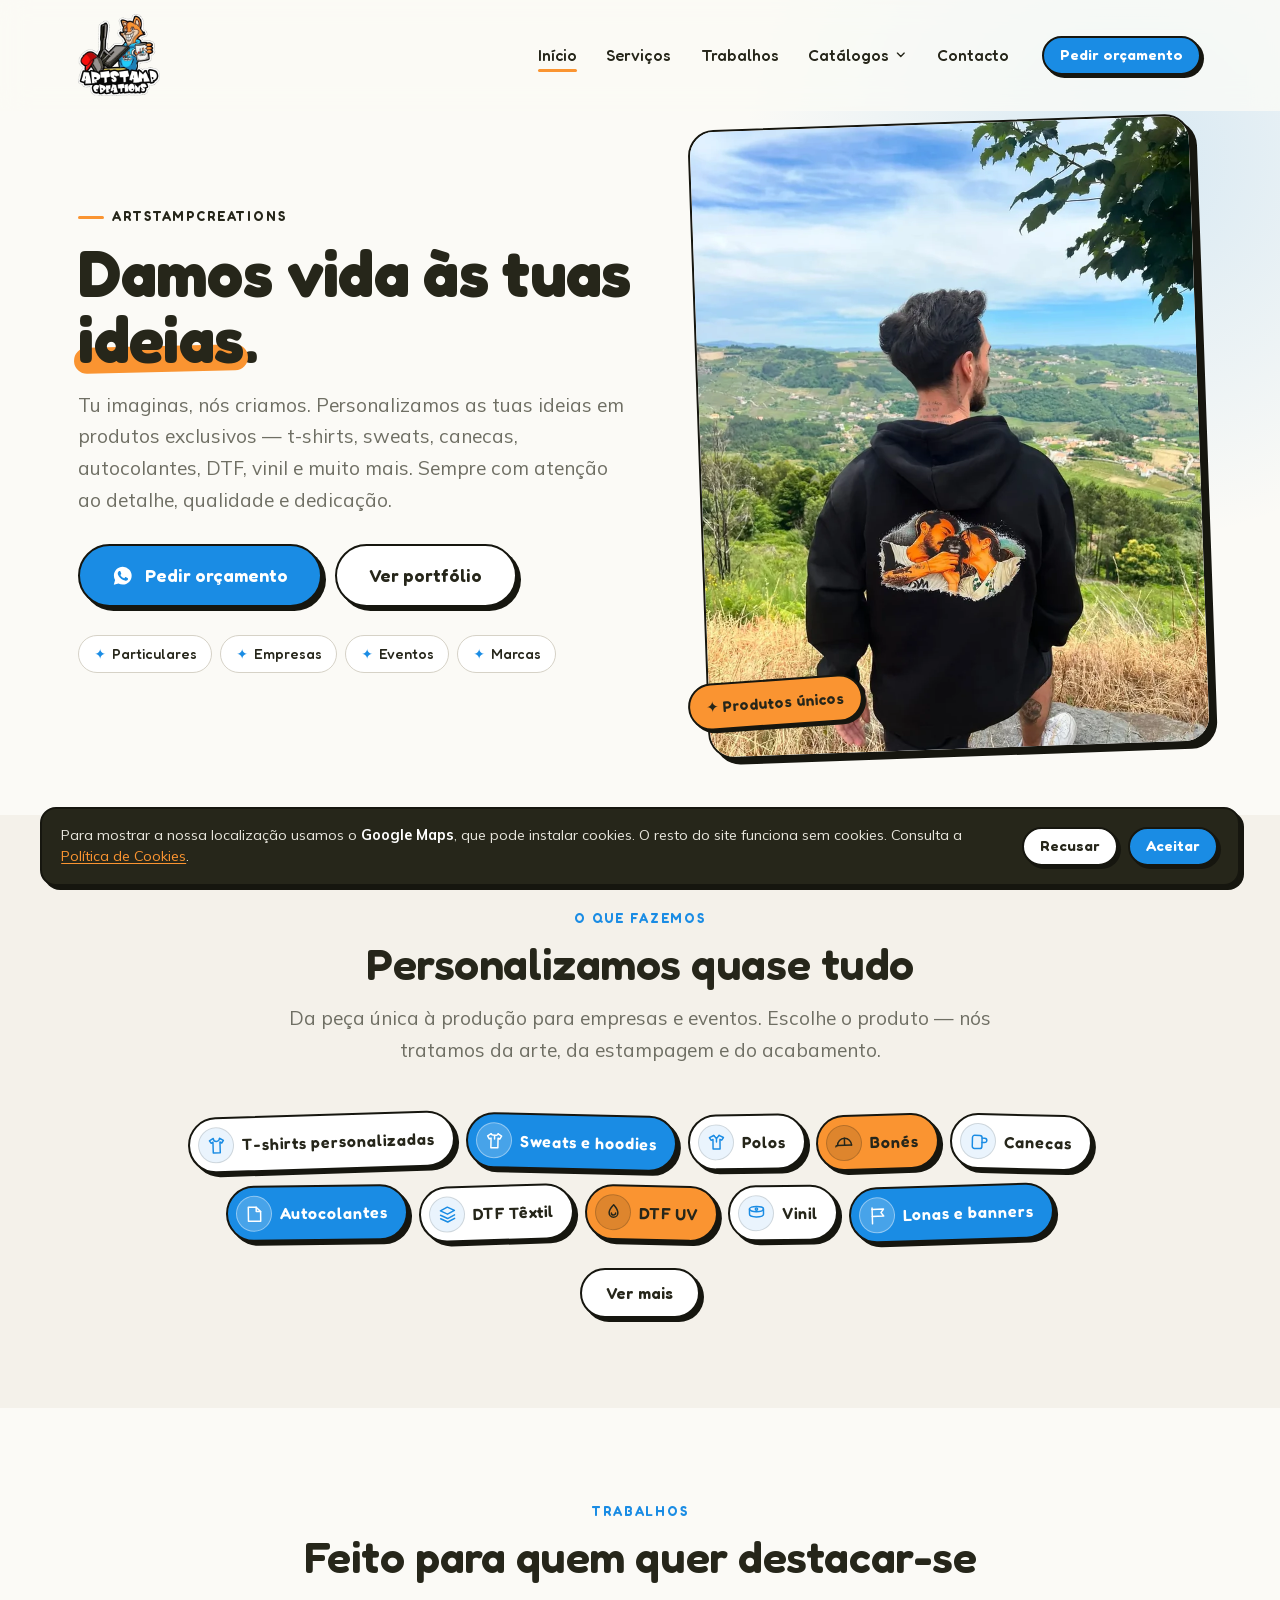
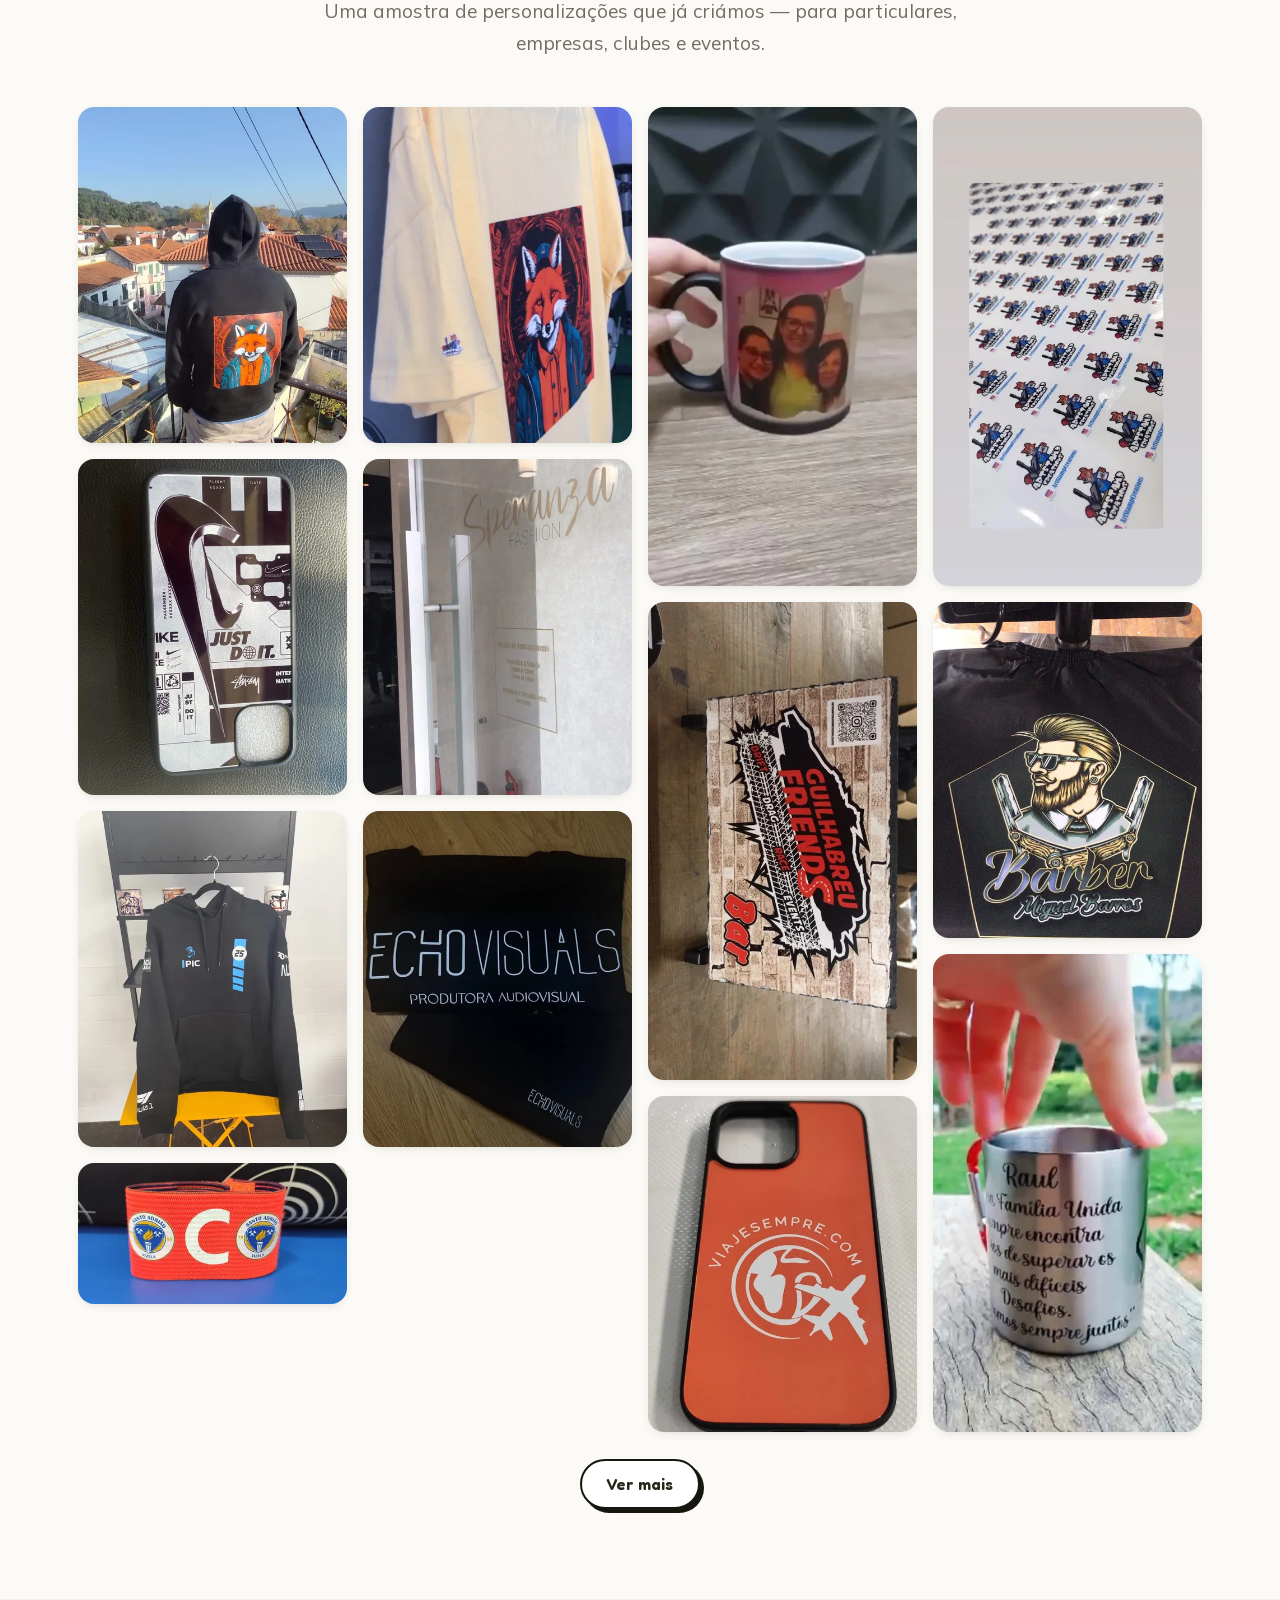
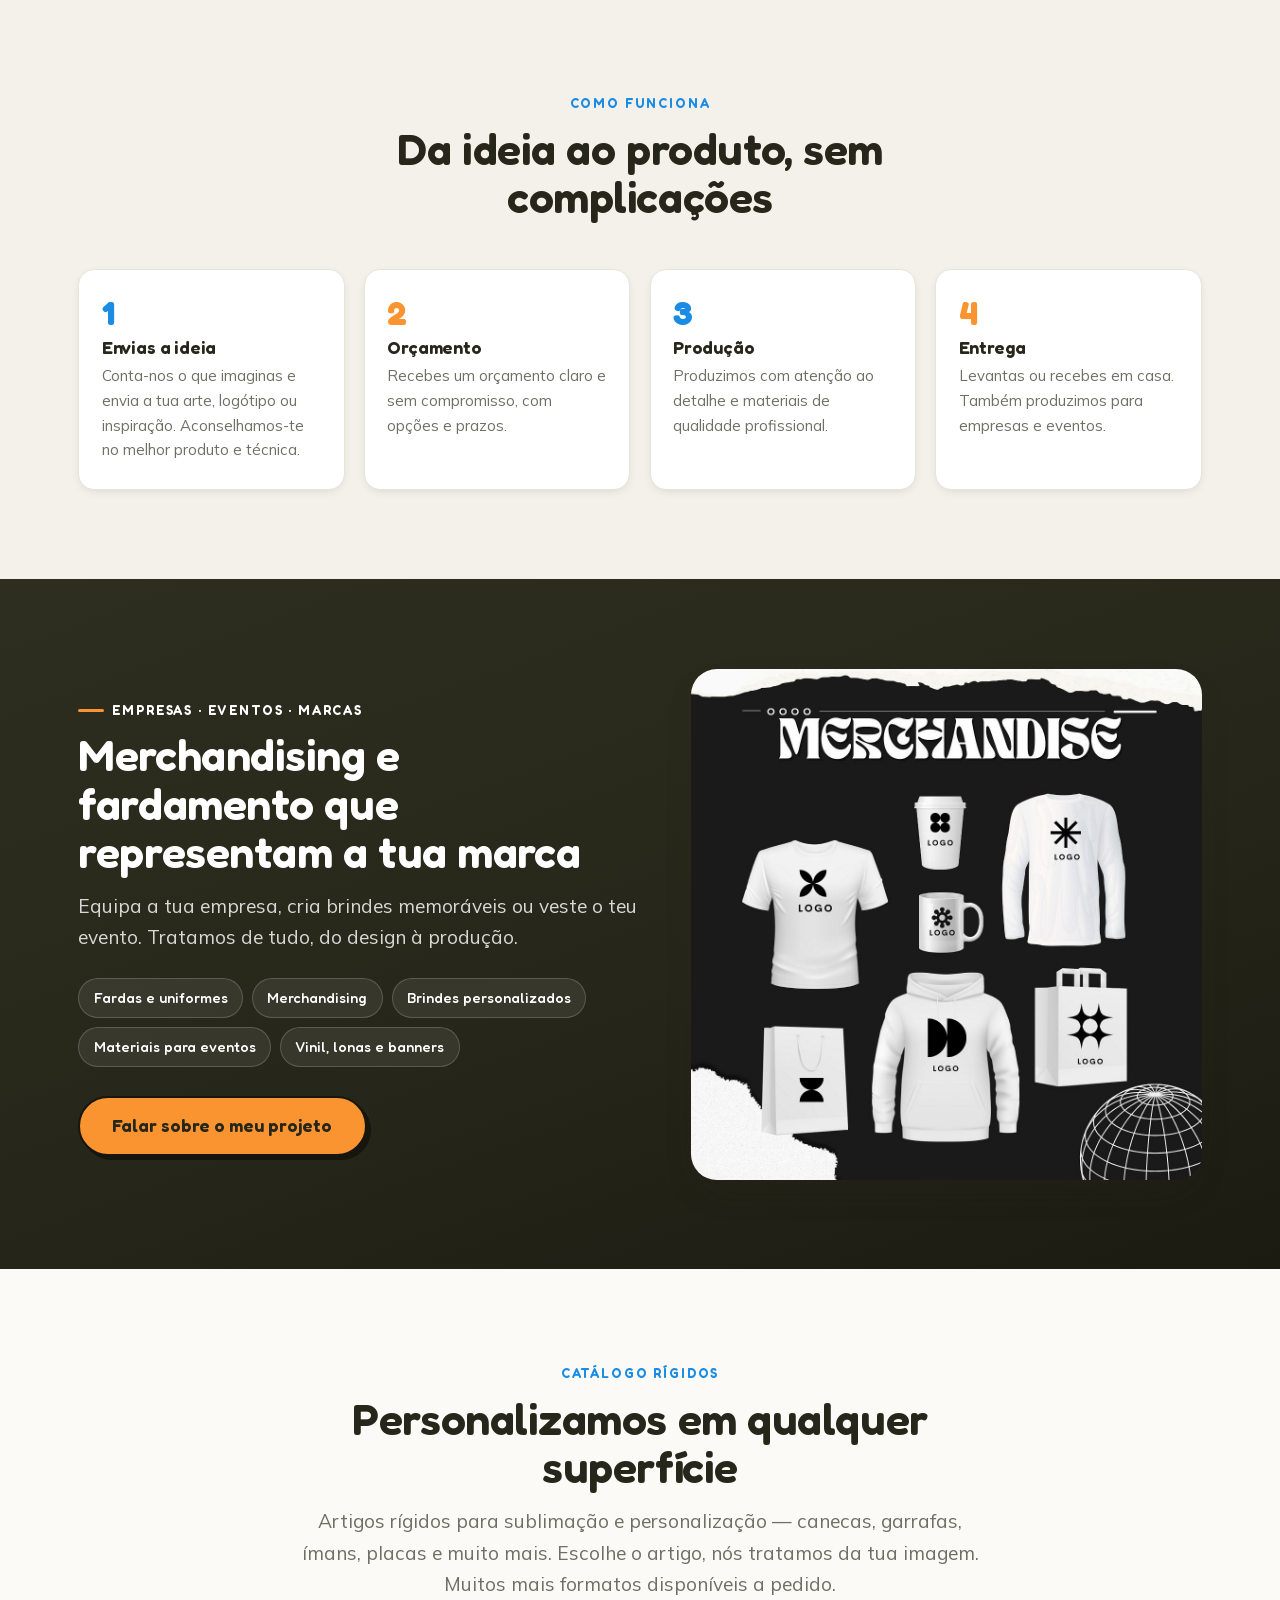
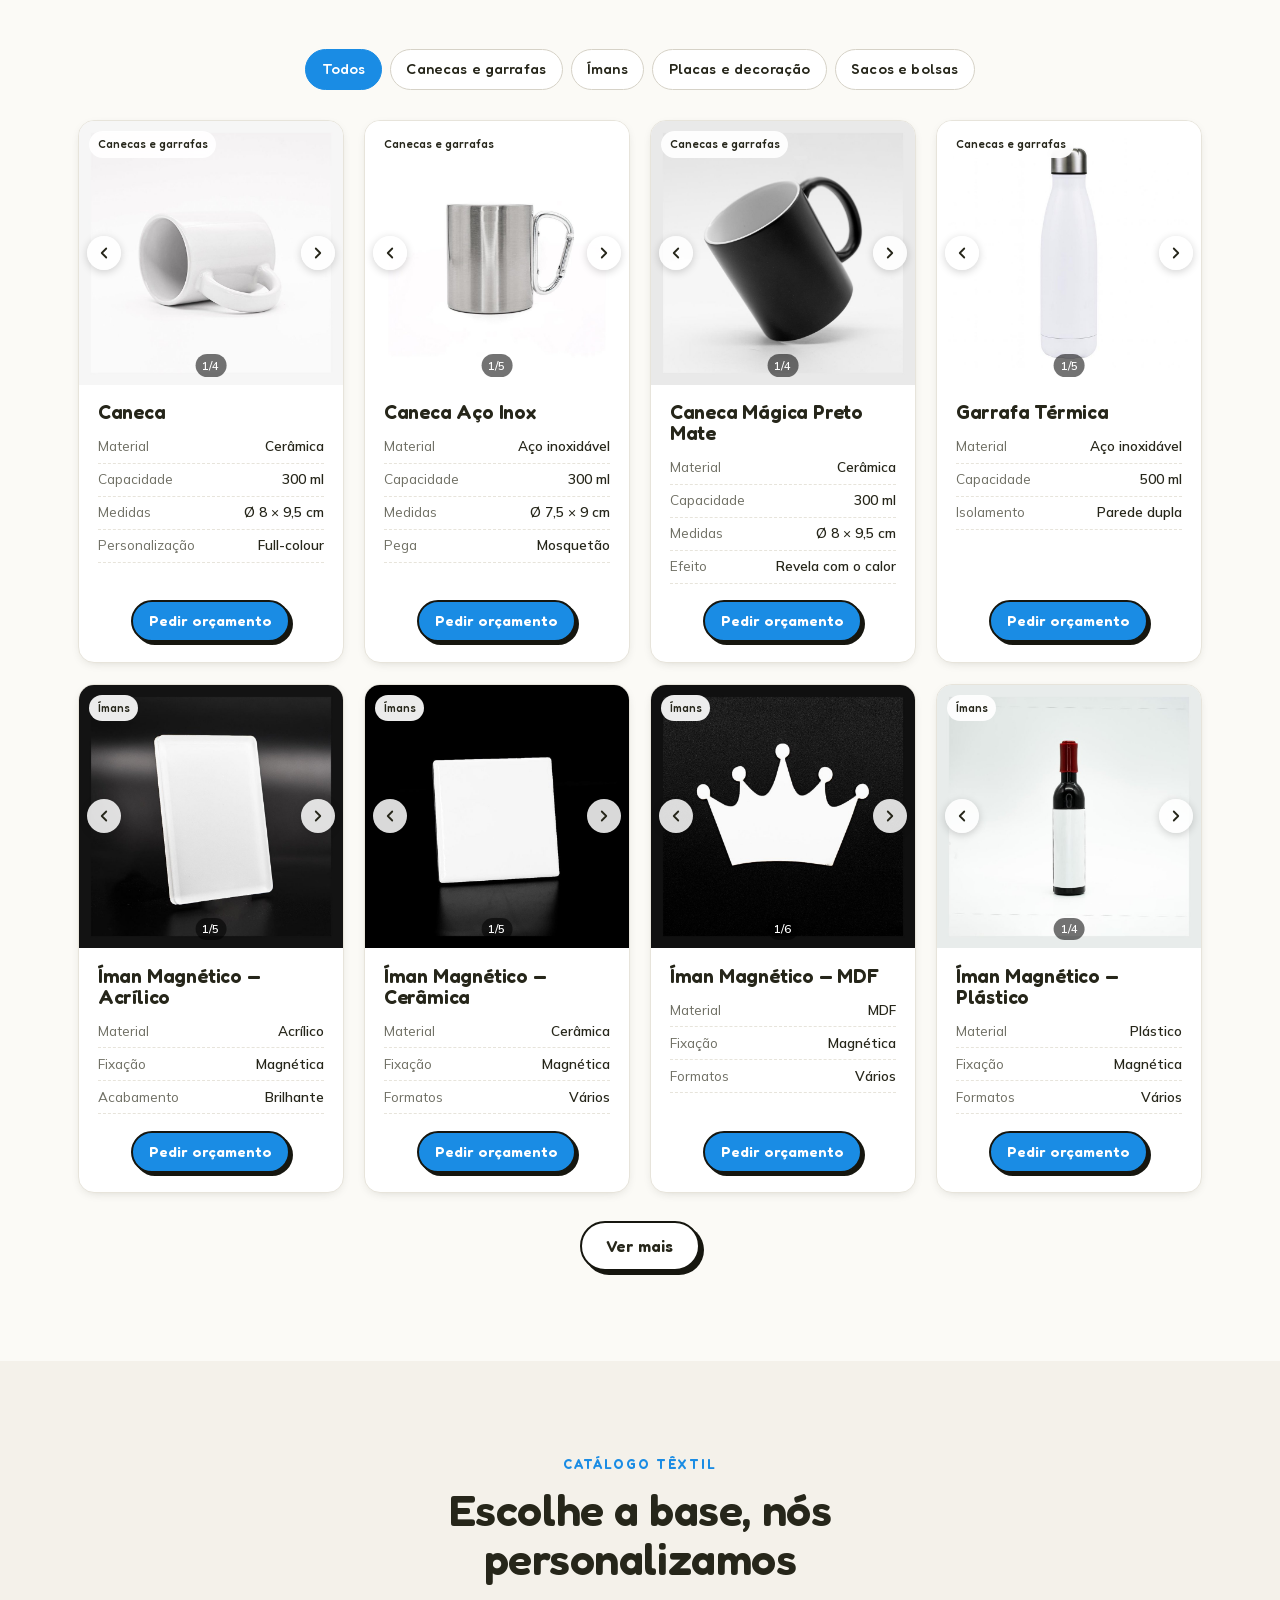
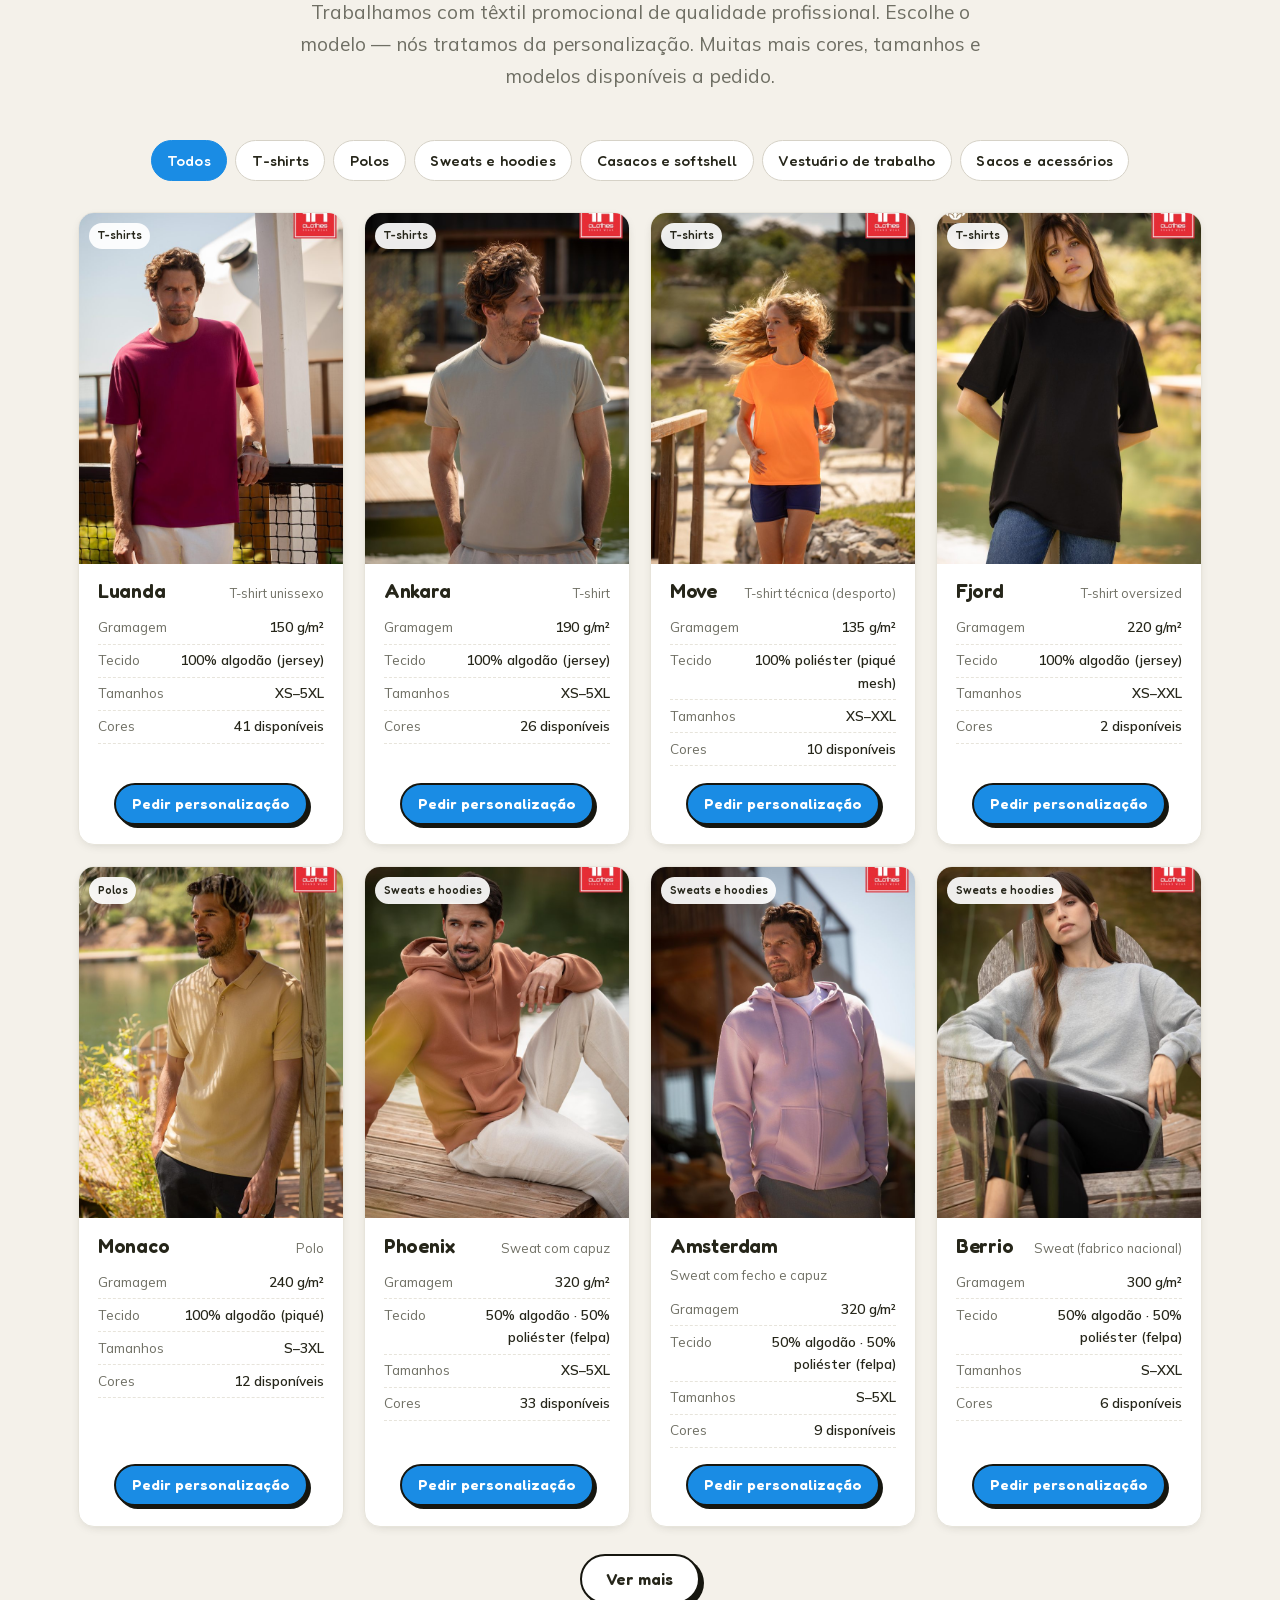
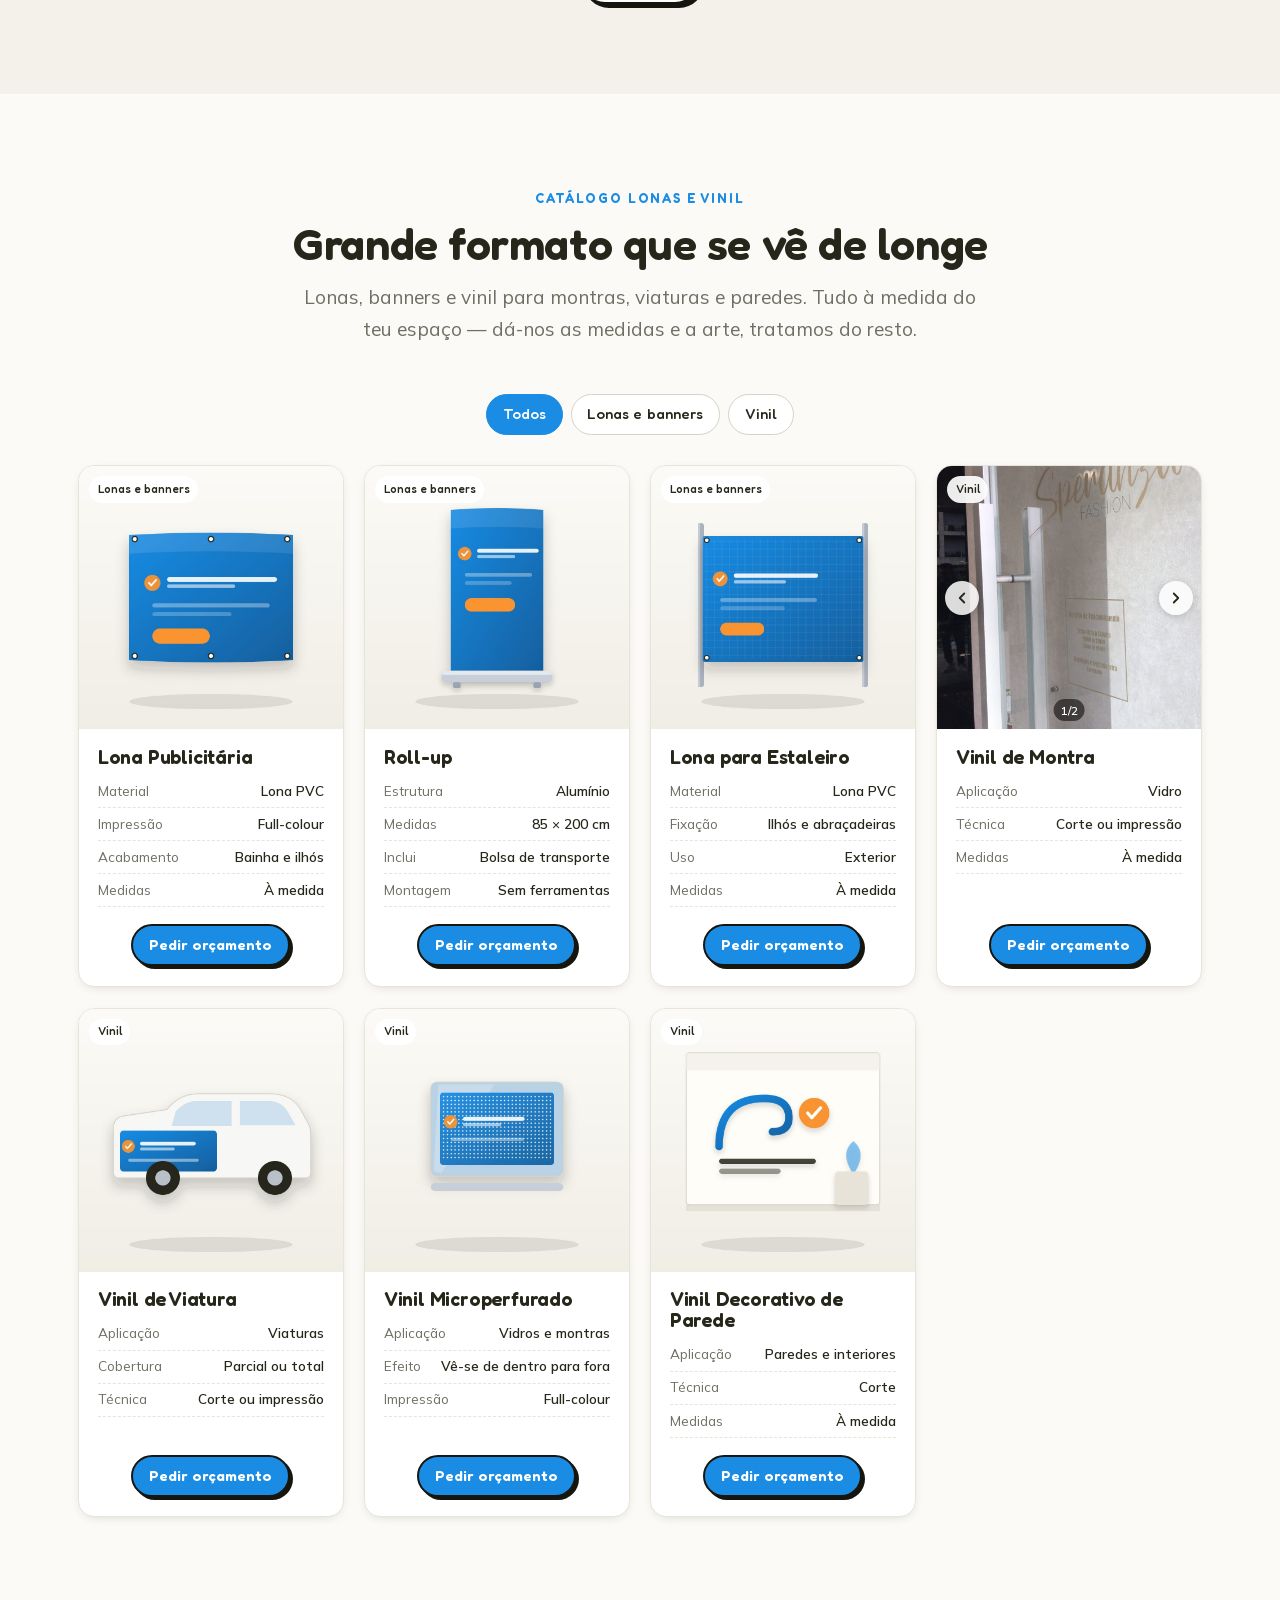
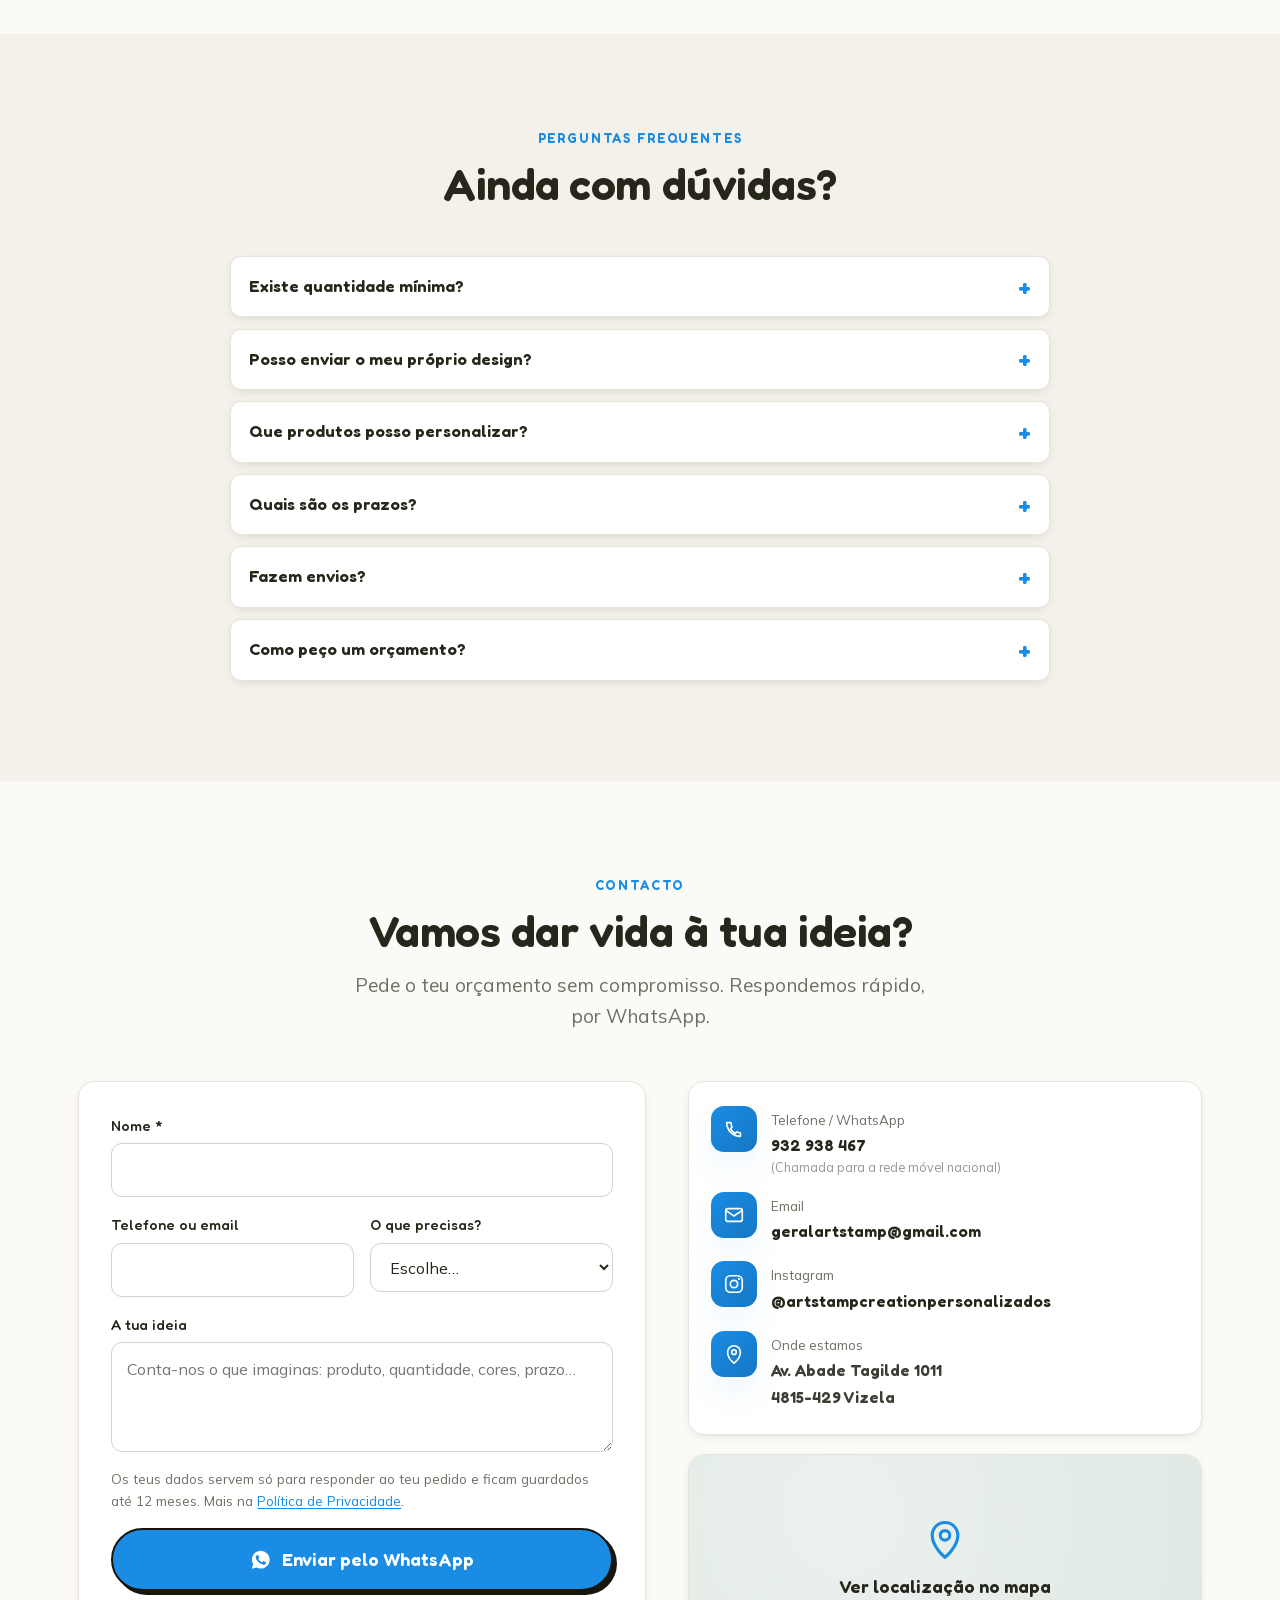
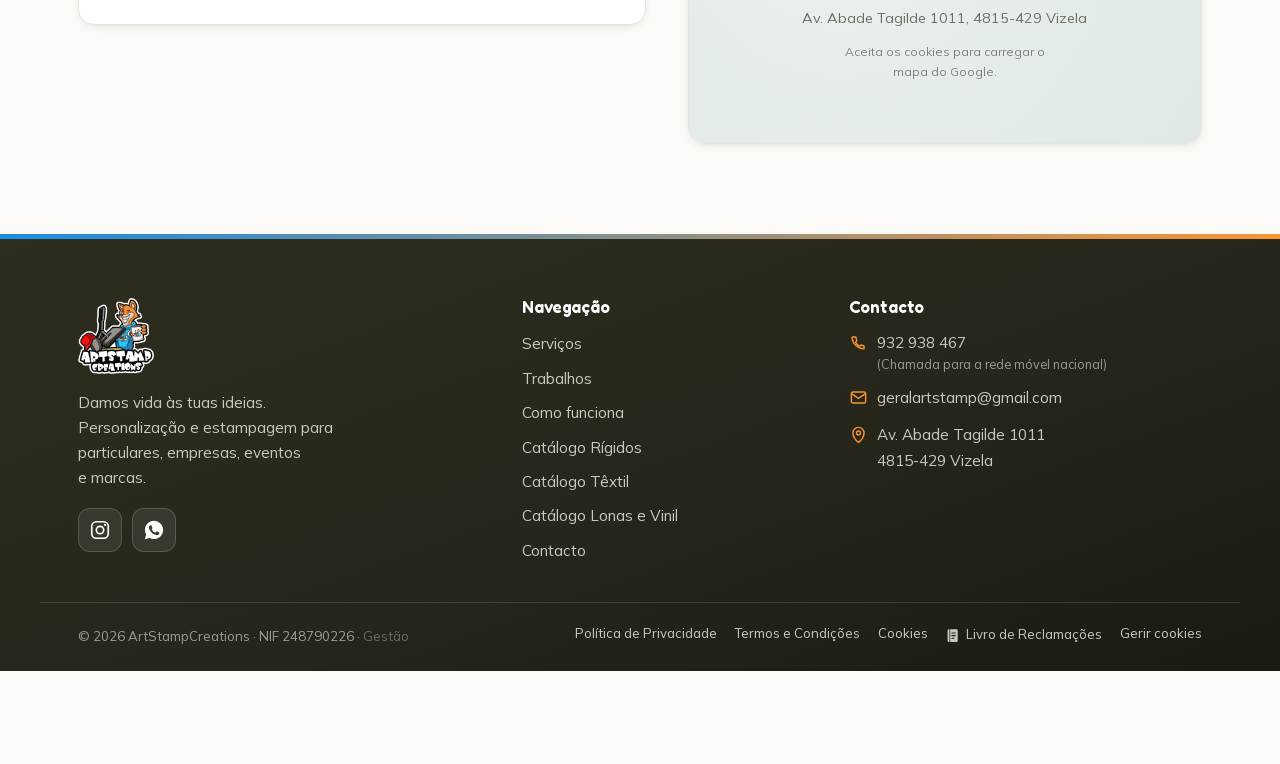
==== index.html @ 6c76837d "O «Gestão» do rodapé leva ao painel novo, e o guia passa a ser o dele O backoffice deixa de ser o Pa" ====
<!doctype html>
<html lang="pt">
<head>
  <meta charset="utf-8" />
  <meta name="viewport" content="width=device-width, initial-scale=1" />
  <title>ArtStampCreations — Personalização e Estampagem | Tu imaginas, nós criamos</title>
  <meta name="description" content="Damos vida às tuas ideias. Personalização de t-shirts, sweats, polos, bonés, canecas, autocolantes, DTF têxtil e UV, vinil, lonas e banners. Para particulares, empresas, eventos e marcas." />
  <!-- só max-image-preview: index,follow, max-snippet e max-video-preview já são
       o comportamento por omissão e só acrescentariam superfície para erro -->
  <meta name="robots" content="max-image-preview:large" />
  <meta name="theme-color" content="#1A8CE4" />
  <link rel="icon" type="image/png" href="assets/img/favicon.png" />
  <link rel="apple-touch-icon" href="assets/img/apple-touch-icon.png" />
  <meta property="og:type" content="website" />
  <meta property="og:title" content="ArtStampCreations — Tu imaginas, nós criamos" />
  <meta property="og:description" content="Personalização e estampagem de produtos únicos. T-shirts, sweats, canecas, autocolantes, DTF, vinil e muito mais." />
  <meta property="og:image" content="https://artstampcreations.pt/assets/img/og.jpg" />
  <meta property="og:image:width" content="1200" />
  <meta property="og:image:height" content="630" />
  <meta property="og:image:alt" content="Trabalhos personalizados da ArtStampCreations" />
  <meta property="og:url" content="https://artstampcreations.pt/" />
  <meta property="og:locale" content="pt_PT" />
  <meta name="twitter:card" content="summary_large_image" />
  <link rel="canonical" href="https://artstampcreations.pt/" />
  <!--pre:jsonld--><script type="application/ld+json">
{
  "@context": "https://schema.org",
  "@graph": [
    {
      "@type": [
        "LocalBusiness",
        "Store"
      ],
      "@id": "https://artstampcreations.pt/#loja",
      "name": "ArtStampCreations",
      "alternateName": [
        "Art Stamp Creations",
        "ArtStamp Creations",
        "ArtStamp",
        "Art Stamp"
      ],
      "description": "Estampagem e personalização de t-shirts, sweats, fardas, canecas, brindes, autocolantes, vinil e lonas, em Vizela.",
      "url": "https://artstampcreations.pt/",
      "logo": "https://artstampcreations.pt/assets/img/logo.webp",
      "image": "https://artstampcreations.pt/assets/img/og.jpg",
      "telephone": "+351932938467",
      "email": "geralartstamp@gmail.com",
      "vatID": "PT248790226",
      "priceRange": "€€",
      "address": {
        "@type": "PostalAddress",
        "streetAddress": "Av. Abade Tagilde 1011",
        "postalCode": "4815-429",
        "addressLocality": "Vizela",
        "addressRegion": "Braga",
        "addressCountry": "PT"
      },
      "geo": {
        "@type": "GeoCoordinates",
        "latitude": 41.3758249,
        "longitude": -8.3047875
      },
      "areaServed": [
        {
          "@type": "City",
          "name": "Vizela"
        },
        {
          "@type": "City",
          "name": "Guimarães"
        },
        {
          "@type": "City",
          "name": "Felgueiras"
        },
        {
          "@type": "City",
          "name": "Lousada"
        },
        {
          "@type": "City",
          "name": "Santo Tirso"
        },
        {
          "@type": "City",
          "name": "Fafe"
        }
      ],
      "sameAs": [
        "https://www.instagram.com/artstampcreationpersonalizados",
        "https://maps.app.goo.gl/Ldxvx7jcarjanmXb6"
      ],
      "hasOfferCatalog": {
        "@type": "OfferCatalog",
        "name": "Serviços de personalização e estampagem",
        "itemListElement": [
          {
            "@type": "Offer",
            "itemOffered": {
              "@type": "Service",
              "name": "T-shirts personalizadas",
              "description": "Estampagem de alta qualidade em t-shirts para todas as ocasiões — do exemplar único à produção para eventos."
            }
          },
          {
            "@type": "Offer",
            "itemOffered": {
              "@type": "Service",
              "name": "Sweats e hoodies",
              "description": "Sweatshirts e hoodies personalizados, confortáveis e resistentes, com a sua arte ou logótipo."
            }
          },
          {
            "@type": "Offer",
            "itemOffered": {
              "@type": "Service",
              "name": "Polos",
              "description": "Polos elegantes para equipas, empresas e uniformes, com estampagem ou vinil."
            }
          },
          {
            "@type": "Offer",
            "itemOffered": {
              "@type": "Service",
              "name": "Bonés",
              "description": "Bonés personalizados para marcas, eventos e equipas — o detalhe que completa o look."
            }
          },
          {
            "@type": "Offer",
            "itemOffered": {
              "@type": "Service",
              "name": "Canecas",
              "description": "Canecas com fotografias, frases ou logótipos. Presentes únicos que ficam para sempre."
            }
          },
          {
            "@type": "Offer",
            "itemOffered": {
              "@type": "Service",
              "name": "Autocolantes",
              "description": "Autocolantes e etiquetas em qualquer forma e tamanho — para produtos, montras e brindes."
            }
          },
          {
            "@type": "Offer",
            "itemOffered": {
              "@type": "Service",
              "name": "DTF Têxtil",
              "description": "Transfers DTF de cores vivas e grande durabilidade, ideais para designs detalhados em tecido."
            }
          },
          {
            "@type": "Offer",
            "itemOffered": {
              "@type": "Service",
              "name": "DTF UV",
              "description": "Autocolantes DTF UV com relevo e acabamento premium para copos, capas, brindes e superfícies rígidas."
            }
          },
          {
            "@type": "Offer",
            "itemOffered": {
              "@type": "Service",
              "name": "Vinil",
              "description": "Corte de vinil para montras, viaturas, paredes e decoração — impacto visual garantido."
            }
          },
          {
            "@type": "Offer",
            "itemOffered": {
              "@type": "Service",
              "name": "Lonas e banners",
              "description": "Lonas e banners de grande formato para eventos, campanhas e sinalética."
            }
          },
          {
            "@type": "Offer",
            "itemOffered": {
              "@type": "Service",
              "name": "Fardas e merchandising",
              "description": "Fardas, uniformes e brindes com a tua marca, para empresas, clubes e eventos."
            }
          },
          {
            "@type": "Offer",
            "itemOffered": {
              "@type": "Service",
              "name": "Brindes e artigos rígidos",
              "description": "Ímans, placas, puzzles, garrafas e outros artigos para sublimação."
            }
          },
          {
            "@type": "Offer",
            "itemOffered": {
              "@type": "Service",
              "name": "Vestuário de trabalho",
              "description": "Coletes, softshell de alta visibilidade e aventais, com o teu logótipo."
            }
          },
          {
            "@type": "Offer",
            "itemOffered": {
              "@type": "Service",
              "name": "Sacos e bolsas",
              "description": "Sacos de algodão, totes e bolsas em cortiça personalizados à tua medida."
            }
          },
          {
            "@type": "Offer",
            "itemOffered": {
              "@type": "Service",
              "name": "Capas de telemóvel",
              "description": "Capas com fotografia, logótipo ou arte, em acabamento premium."
            }
          }
        ]
      },
      "hasMap": "https://maps.app.goo.gl/Ldxvx7jcarjanmXb6"
    },
    {
      "@type": "WebSite",
      "@id": "https://artstampcreations.pt/#site",
      "url": "https://artstampcreations.pt/",
      "name": "ArtStampCreations",
      "inLanguage": "pt-PT",
      "publisher": {
        "@id": "https://artstampcreations.pt/#loja"
      }
    },
    {
      "@type": [
        "WebPage",
        "FAQPage"
      ],
      "@id": "https://artstampcreations.pt/",
      "url": "https://artstampcreations.pt/",
      "name": "ArtStampCreations — Personalização e Estampagem",
      "inLanguage": "pt-PT",
      "isPartOf": {
        "@id": "https://artstampcreations.pt/#site"
      },
      "about": {
        "@id": "https://artstampcreations.pt/#loja"
      },
      "mainEntity": [
        {
          "@type": "Question",
          "name": "Existe quantidade mínima?",
          "acceptedAnswer": {
            "@type": "Answer",
            "text": "Não há mínimos. Fazemos desde uma peça única até grandes produções para empresas e eventos."
          }
        },
        {
          "@type": "Question",
          "name": "Posso enviar o meu próprio design?",
          "acceptedAnswer": {
            "@type": "Answer",
            "text": "Sim! Aceitamos a tua arte ou logótipo. Se precisares, também ajudamos a criar ou ajustar o design."
          }
        },
        {
          "@type": "Question",
          "name": "Que produtos posso personalizar?",
          "acceptedAnswer": {
            "@type": "Answer",
            "text": "T-shirts, sweats, hoodies, polos, bonés, canecas, autocolantes, capas, brindes, vinil de montra, lonas e banners — e muito mais."
          }
        },
        {
          "@type": "Question",
          "name": "Quais são os prazos?",
          "acceptedAnswer": {
            "@type": "Answer",
            "text": "Dependem do produto e da quantidade. Indicamos sempre o prazo no orçamento, antes de avançar."
          }
        },
        {
          "@type": "Question",
          "name": "Fazem envios?",
          "acceptedAnswer": {
            "@type": "Answer",
            "text": "Sim, enviamos para todo o país. Também pode combinar o levantamento diretamente connosco."
          }
        },
        {
          "@type": "Question",
          "name": "Como peço um orçamento?",
          "acceptedAnswer": {
            "@type": "Answer",
            "text": "Fala connosco por WhatsApp ou pelo formulário de contacto — respondemos rapidamente."
          }
        }
      ]
    }
  ]
}
  </script><!--/pre:jsonld-->
  <link rel="preload" as="font" type="font/woff2" href="assets/fonts/fredoka-var.woff2" crossorigin />
  <link rel="preload" as="font" type="font/woff2" href="assets/fonts/mulish-var.woff2" crossorigin />
  <link rel="stylesheet" href="assets/css/fonts.css?v=86cc8da4" />
  <link rel="stylesheet" href="assets/css/base.css?v=2c9c2830" />
  <link rel="stylesheet" href="assets/css/styles.css?v=1270376a" />
</head>
<body>
  <a class="skip-link" href="#conteudo">Saltar para o conteúdo</a>

  <!-- ================= HEADER / NAVBAR ================= -->
  <header id="site-header" class="site-header" data-header>
    <div class="container nav">
      <a class="nav__brand" href="#inicio" aria-label="ArtStampCreations — início">
        <img class="nav__logo" src="assets/img/logo.webp" alt="ArtStampCreations — estampagem e personalização em Vizela" width="248" height="250" />
      </a>
      <div class="nav__spacer"></div>
      <nav class="nav__links" aria-label="Navegação principal">
        <a href="#inicio">Início</a>
        <a href="#servicos">Serviços</a>
        <a href="#trabalhos">Trabalhos</a>
        <div class="nav__dd" data-dd>
          <button class="nav__dd-toggle" type="button" aria-haspopup="true" aria-expanded="false">Catálogos<svg class="nav__dd-caret" viewBox="0 0 24 24" fill="none" stroke="currentColor" stroke-width="2.4" stroke-linecap="round" stroke-linejoin="round" aria-hidden="true"><path d="M6 9l6 6 6-6"/></svg></button>
          <div class="nav__dd-menu" role="menu">
            <a href="#rigidos" role="menuitem">Catálogo Rígidos</a>
            <a href="#modelos" role="menuitem">Catálogo Têxtil</a>
            <a href="#lonas" role="menuitem">Catálogo Lonas e Vinil</a>
          </div>
        </div>
        <a href="#contacto">Contacto</a>
      </nav>
      <div class="nav__actions">
        <a class="btn btn--primary btn--sm nav__cta" href="https://wa.me/351932938467?text=Ol%C3%A1%21%20Gostaria%20de%20um%20or%C3%A7amento." target="_blank" rel="noopener">Pedir orçamento</a>
        <button class="nav__toggle" type="button" aria-expanded="false" aria-controls="mobile-menu" data-menu-open aria-label="Abrir menu">
          <span class="nav__burger" aria-hidden="true"></span>
        </button>
      </div>
    </div>
  </header>

  <!-- ================= MENU MOBILE (ECRÃ INTEIRO) ================= -->
  <div id="mobile-menu" class="mobile-menu" aria-hidden="true">
    <div class="mobile-menu__inner">
      <div class="mobile-menu__top">
        <img class="mobile-menu__logo" src="assets/img/logo.webp" alt="ArtStampCreations" width="248" height="250" />
        <button class="mobile-menu__close" type="button" data-menu-close aria-label="Fechar menu">
          <svg viewBox="0 0 24 24" aria-hidden="true"><path d="M6 6l12 12M18 6L6 18" fill="none" stroke="currentColor" stroke-width="2.2" stroke-linecap="round"/></svg>
        </button>
      </div>
      <nav class="mobile-menu__nav" aria-label="Navegação mobile">
        <ul>
          <li><a href="#inicio" data-menu-link><span>01</span> Início</a></li>
          <li><a href="#servicos" data-menu-link><span>02</span> Serviços</a></li>
          <li><a href="#trabalhos" data-menu-link><span>03</span> Trabalhos</a></li>
          <li><a href="#rigidos" data-menu-link><span>04</span> Catálogo Rígidos</a></li>
          <li><a href="#modelos" data-menu-link><span>05</span> Catálogo Têxtil</a></li>
          <li><a href="#lonas" data-menu-link><span>06</span> Catálogo Lonas e Vinil</a></li>
          <li><a href="#contacto" data-menu-link><span>07</span> Contacto</a></li>
        </ul>
      </nav>
      <div class="mobile-menu__footer">
        <a class="btn btn--primary btn--lg" href="https://wa.me/351932938467?text=Ol%C3%A1%21%20Gostaria%20de%20um%20or%C3%A7amento." target="_blank" rel="noopener" data-menu-link>
          <svg viewBox="0 0 24 24" aria-hidden="true" fill="currentColor"><path d="M12.04 2C6.58 2 2.13 6.45 2.13 11.91c0 1.75.46 3.45 1.32 4.95L2 22l5.25-1.38c1.45.79 3.08 1.21 4.79 1.21h.01c5.46 0 9.91-4.45 9.91-9.91 0-2.65-1.03-5.14-2.9-7.01A9.82 9.82 0 0012.04 2zm5.8 14.16c-.24.68-1.42 1.31-1.95 1.35-.5.04-.99.21-3.42-.71-2.88-1.14-4.72-4.09-4.86-4.28-.14-.19-1.17-1.56-1.17-2.97 0-1.41.74-2.11 1-2.4.26-.28.57-.35.76-.35.19 0 .38 0 .55.01.18.01.42-.07.65.5.24.58.81 2 .88 2.15.07.14.12.31.02.5-.09.19-.14.31-.28.48-.14.17-.29.37-.42.5-.14.14-.28.29-.12.57.16.28.71 1.17 1.53 1.9 1.05.94 1.94 1.23 2.22 1.37.28.14.44.12.6-.07.16-.19.69-.81.88-1.09.19-.28.37-.23.63-.14.26.09 1.65.78 1.93.92.28.14.47.21.54.33.07.11.07.66-.17 1.34z"/></svg>
          Pedir orçamento
        </a>
        <div class="mobile-menu__contact">
          <a href="tel:+351932938467" data-site="contacts.phone" data-tel>932 938 467</a>
          <!-- legal-comum:nota-chamada v1.1.0 --><small class="call-note">(Chamada para a rede móvel nacional)</small><!-- /legal-comum:nota-chamada -->
          <a href="mailto:geralartstamp@gmail.com" data-site="contacts.email" data-mail>geralartstamp@gmail.com</a>
        </div>
      </div>
    </div>
  </div>

  <main id="conteudo">
    <!-- ================= HERO ================= -->
    <section id="inicio" class="hero">
      <div class="container hero__grid">
        <div class="hero__copy" data-reveal>
          <span class="eyebrow" data-site="hero.eyebrow">ArtStampCreations</span>
          <h1 class="hero__title" id="hero-title">Damos vida às tuas <span class="hl">ideias</span>.</h1>
          <p class="hero__lead" data-site="hero.lead"><strong>Tu imaginas, nós criamos.</strong> Personalizamos as tuas ideias em produtos exclusivos — t-shirts, sweats, canecas, autocolantes, DTF, vinil e muito mais. Sempre com atenção ao detalhe, qualidade e dedicação.</p>
          <div class="hero__cta">
            <a class="btn btn--primary btn--lg" href="https://wa.me/351932938467?text=Ol%C3%A1%21%20Gostaria%20de%20um%20or%C3%A7amento." target="_blank" rel="noopener">
              <svg viewBox="0 0 24 24" aria-hidden="true" fill="currentColor"><path d="M12.04 2C6.58 2 2.13 6.45 2.13 11.91c0 1.75.46 3.45 1.32 4.95L2 22l5.25-1.38c1.45.79 3.08 1.21 4.79 1.21h.01c5.46 0 9.91-4.45 9.91-9.91 0-2.65-1.03-5.14-2.9-7.01A9.82 9.82 0 0012.04 2zm5.8 14.16c-.24.68-1.42 1.31-1.95 1.35-.5.04-.99.21-3.42-.71-2.88-1.14-4.72-4.09-4.86-4.28-.14-.19-1.17-1.56-1.17-2.97 0-1.41.74-2.11 1-2.4.26-.28.57-.35.76-.35.19 0 .38 0 .55.01.18.01.42-.07.65.5.24.58.81 2 .88 2.15.07.14.12.31.02.5-.09.19-.14.31-.28.48-.14.17-.29.37-.42.5-.14.14-.28.29-.12.57.16.28.71 1.17 1.53 1.9 1.05.94 1.94 1.23 2.22 1.37.28.14.44.12.6-.07.16-.19.69-.81.88-1.09.19-.28.37-.23.63-.14.26.09 1.65.78 1.93.92.28.14.47.21.54.33.07.11.07.66-.17 1.34z"/></svg>
              <span data-site="hero.cta_primary">Pedir orçamento</span>
            </a>
            <a class="btn btn--outline btn--lg" href="#trabalhos"><span data-site="hero.cta_secondary">Ver portfólio</span></a>
          </div>
          <ul class="hero__aud" id="hero-aud">
            <li>Particulares</li>
            <li>Empresas</li>
            <li>Eventos</li>
            <li>Marcas</li>
          </ul>
        </div>
        <div class="hero__media" data-reveal>
          <div class="hero__photo">
            <img src="assets/img/trabalhos/hero-hoodie-douro.webp" srcset="assets/img/trabalhos/hero-hoodie-douro-760.webp 760w, assets/img/trabalhos/hero-hoodie-douro.webp 1200w" sizes="(max-width:860px) 92vw, 44vw" data-site-src="hero.image" alt="Hoodie personalizado pela ArtStampCreations" width="1200" height="1600" fetchpriority="high" />
          </div>
          <span class="hero__badge" data-site="hero.badge">✦ Produtos únicos</span>
        </div>
      </div>
    </section>
    <!-- ================= SERVIÇOS ================= -->
    <section id="servicos" class="section section--soft">
      <div class="container">
        <div class="section-head section-head--center" data-reveal>
          <span class="eyebrow">O que fazemos</span>
          <h2 class="section-title">Personalizamos quase tudo</h2>
          <p class="section-lead">Da peça única à produção para empresas e eventos. Escolhe o produto — nós tratamos da arte, da estampagem e do acabamento.</p>
        </div>
        <div class="services__grid" id="services-grid"><!--pre:services-grid--><article class="svc" data-reveal=""><span class="svc__icon" aria-hidden="true"><svg viewBox="0 0 24 24" fill="none" stroke="currentColor" stroke-width="1.7" stroke-linecap="round" stroke-linejoin="round"><path d="M8.5 3.5 4 6l2 3 2-1.2V20h8V7.8L18 9l2-3-4.5-2.5a3.5 3.5 0 0 1-7 0Z"></path></svg></span><h3 class="svc__title">T-shirts personalizadas</h3></article><article class="svc svc--azul" data-reveal=""><span class="svc__icon" aria-hidden="true"><svg viewBox="0 0 24 24" fill="none" stroke="currentColor" stroke-width="1.7" stroke-linecap="round" stroke-linejoin="round"><path d="M8 4 4 6.5 6 10l2-1v11h8V9l2 1 2-3.5L16 4"></path><path d="M8 4c.6 2.4 7.4 2.4 8 0"></path><path d="M12 6v4"></path></svg></span><h3 class="svc__title">Sweats e hoodies</h3></article><article class="svc" data-reveal=""><span class="svc__icon" aria-hidden="true"><svg viewBox="0 0 24 24" fill="none" stroke="currentColor" stroke-width="1.7" stroke-linecap="round" stroke-linejoin="round"><path d="M9 3.5 4 6l2 3 2-1v11h8V8l2 1 2-3-5-2.5"></path><path d="M9 3.5 12 7l3-3.5"></path><path d="M12 7v4"></path></svg></span><h3 class="svc__title">Polos</h3></article><article class="svc svc--laranja" data-reveal=""><span class="svc__icon" aria-hidden="true"><svg viewBox="0 0 24 24" fill="none" stroke="currentColor" stroke-width="1.7" stroke-linecap="round" stroke-linejoin="round"><path d="M4 14a8 8 0 0 1 16 0"></path><path d="M12 6v8"></path><path d="M20 14H4"></path><path d="M4 14c-1 0-2 .4-2 1.5"></path></svg></span><h3 class="svc__title">Bonés</h3></article><article class="svc" data-reveal=""><span class="svc__icon" aria-hidden="true"><svg viewBox="0 0 24 24" fill="none" stroke="currentColor" stroke-width="1.7" stroke-linecap="round" stroke-linejoin="round"><rect x="5" y="5" width="11" height="15" rx="2.5"></rect><path d="M16 8h3a2.5 2.5 0 0 1 0 5h-3"></path></svg></span><h3 class="svc__title">Canecas</h3></article><article class="svc svc--azul" data-reveal=""><span class="svc__icon" aria-hidden="true"><svg viewBox="0 0 24 24" fill="none" stroke="currentColor" stroke-width="1.7" stroke-linecap="round" stroke-linejoin="round"><path d="M5 4h9l5 5v11H5Z"></path><path d="M14 4v5h5"></path></svg></span><h3 class="svc__title">Autocolantes</h3></article><article class="svc" data-reveal=""><span class="svc__icon" aria-hidden="true"><svg viewBox="0 0 24 24" fill="none" stroke="currentColor" stroke-width="1.7" stroke-linecap="round" stroke-linejoin="round"><path d="m12 3 8 4-8 4-8-4Z"></path><path d="m4 12 8 4 8-4"></path><path d="m4 16 8 4 8-4"></path></svg></span><h3 class="svc__title">DTF Têxtil</h3></article><article class="svc svc--laranja" data-reveal=""><span class="svc__icon" aria-hidden="true"><svg viewBox="0 0 24 24" fill="none" stroke="currentColor" stroke-width="1.7" stroke-linecap="round" stroke-linejoin="round"><path d="M12 3s5 5.4 5 9.2A5 5 0 0 1 7 12.2C7 8.4 12 3 12 3Z"></path><path d="M9.6 12.4a2.4 2.4 0 0 0 4.8 0"></path></svg></span><h3 class="svc__title">DTF UV</h3></article><article class="svc" data-reveal=""><span class="svc__icon" aria-hidden="true"><svg viewBox="0 0 24 24" fill="none" stroke="currentColor" stroke-width="1.7" stroke-linecap="round" stroke-linejoin="round"><ellipse cx="12" cy="6.5" rx="8" ry="3"></ellipse><path d="M4 6.5v6c0 1.7 3.6 3 8 3s8-1.3 8-3v-6"></path><circle cx="12" cy="6.5" r="1.3"></circle></svg></span><h3 class="svc__title">Vinil</h3></article><article class="svc svc--azul" data-reveal=""><span class="svc__icon" aria-hidden="true"><svg viewBox="0 0 24 24" fill="none" stroke="currentColor" stroke-width="1.7" stroke-linecap="round" stroke-linejoin="round"><path d="M6 3v18"></path><path d="M6 4.5h13l-3 4 3 4H6"></path></svg></span><h3 class="svc__title">Lonas e banners</h3></article><article class="svc" data-reveal="" style=""><span class="svc__icon" aria-hidden="true"><svg viewBox="0 0 24 24" fill="none" stroke="currentColor" stroke-width="1.7" stroke-linecap="round" stroke-linejoin="round"><path d="M4 8h16l-1.2 12H5.2Z"></path><path d="M8.5 8V6a3.5 3.5 0 0 1 7 0v2"></path><path d="m12 11.5 1 2 2.2.3-1.6 1.5.4 2.2-2-1-2 1 .4-2.2L8.8 13.8l2.2-.3Z"></path></svg></span><h3 class="svc__title">Fardas e merchandising</h3></article><article class="svc svc--laranja" data-reveal="" style=""><span class="svc__icon" aria-hidden="true"><svg viewBox="0 0 24 24" fill="none" stroke="currentColor" stroke-width="1.7" stroke-linecap="round" stroke-linejoin="round"><rect x="3.5" y="9" width="17" height="11.5" rx="1.6"></rect><path d="M2.5 9h19"></path><path d="M12 9v11.5"></path><path d="M12 9C9.8 9 8 8 8 6.4A2.4 2.4 0 0 1 12 5a2.4 2.4 0 0 1 4 1.4C16 8 14.2 9 12 9Z"></path></svg></span><h3 class="svc__title">Brindes e artigos rígidos</h3></article><article class="svc" data-reveal="" style=""><span class="svc__icon" aria-hidden="true"><svg viewBox="0 0 24 24" fill="none" stroke="currentColor" stroke-width="1.7" stroke-linecap="round" stroke-linejoin="round"><path d="M9 3.5 5 5.5v15h14v-15l-4-2"></path><path d="m9 3.5 3 4 3-4"></path><path d="M5 11h4M15 11h4"></path><path d="M5 14.5h4M15 14.5h4"></path></svg></span><h3 class="svc__title">Vestuário de trabalho</h3></article><article class="svc svc--azul" data-reveal="" style=""><span class="svc__icon" aria-hidden="true"><svg viewBox="0 0 24 24" fill="none" stroke="currentColor" stroke-width="1.7" stroke-linecap="round" stroke-linejoin="round"><path d="M5 7.5h14l-1 13H6Z"></path><path d="M9 7.5V6a3 3 0 0 1 6 0v1.5"></path></svg></span><h3 class="svc__title">Sacos e bolsas</h3></article><article class="svc" data-reveal="" style=""><span class="svc__icon" aria-hidden="true"><svg viewBox="0 0 24 24" fill="none" stroke="currentColor" stroke-width="1.7" stroke-linecap="round" stroke-linejoin="round"><rect x="6.5" y="2.5" width="11" height="19" rx="2.6"></rect><path d="M10.5 5.5h3"></path></svg></span><h3 class="svc__title">Capas de telemóvel</h3></article><!--/pre:services-grid--></div>
        <div class="more-wrap"><button class="btn btn--outline more-btn" type="button" id="more-services" hidden>Ver mais</button></div>
      </div>
    </section>
    <!-- ================= TRABALHOS / PORTFÓLIO ================= -->
    <section id="trabalhos" class="section">
      <div class="container">
        <div class="section-head section-head--center" data-reveal>
          <span class="eyebrow">Trabalhos</span>
          <h2 class="section-title">Feito para quem quer destacar-se</h2>
          <p class="section-lead">Uma amostra de personalizações que já criámos — para particulares, empresas, clubes e eventos.</p>
        </div>
        <div class="gallery" id="gallery-grid"><!--pre:gallery-grid--><div class="gallery__col"><figure class="gitem" data-i="0" data-reveal=""><img src="assets/img/trabalhos/hoodie-raposa-costas.jpg" srcset="assets/img/trabalhos/webp/hoodie-raposa-costas-480.webp 480w, assets/img/trabalhos/webp/hoodie-raposa-costas-760.webp 760w, assets/img/trabalhos/webp/hoodie-raposa-costas-920.webp 920w" sizes="(max-width:375px) 77vw, (max-width:790px) 46vw, (max-width:1050px) 30vw, 23vw" alt="Hoodie com estampagem DTF — trabalho da ArtStampCreations" loading="lazy" width="920" height="1150"><figcaption>Hoodie com estampagem DTF</figcaption></figure><figure class="gitem" data-i="4" data-reveal=""><img src="assets/img/trabalhos/capa-telemovel-nike.jpg" srcset="assets/img/trabalhos/webp/capa-telemovel-nike-480.webp 480w, assets/img/trabalhos/webp/capa-telemovel-nike-760.webp 760w, assets/img/trabalhos/webp/capa-telemovel-nike-1280.webp 1280w" sizes="(max-width:375px) 77vw, (max-width:790px) 46vw, (max-width:1050px) 30vw, 23vw" alt="Capa de telemóvel (DTF UV) — trabalho da ArtStampCreations" loading="lazy" width="1280" height="1600"><figcaption>Capa de telemóvel (DTF UV)</figcaption></figure><figure class="gitem" data-i="8" data-reveal=""><img src="assets/img/trabalhos/hoodie-clube-ipic.jpg" srcset="assets/img/trabalhos/webp/hoodie-clube-ipic-480.webp 480w, assets/img/trabalhos/webp/hoodie-clube-ipic-760.webp 760w, assets/img/trabalhos/webp/hoodie-clube-ipic-1280.webp 1280w" sizes="(max-width:375px) 77vw, (max-width:790px) 46vw, (max-width:1050px) 30vw, 23vw" alt="Equipamento de clube — trabalho da ArtStampCreations" loading="lazy" width="1280" height="1600"><figcaption>Equipamento de clube</figcaption></figure><figure class="gitem" data-i="12" data-reveal=""><img src="assets/img/trabalhos/bracadeira-capitao.jpg" srcset="assets/img/trabalhos/webp/bracadeira-capitao-480.webp 480w, assets/img/trabalhos/webp/bracadeira-capitao-760.webp 760w, assets/img/trabalhos/webp/bracadeira-capitao-1440.webp 1440w" sizes="(max-width:375px) 77vw, (max-width:790px) 46vw, (max-width:1050px) 30vw, 23vw" alt="Braçadeira de capitão — trabalho da ArtStampCreations" loading="lazy" width="1440" height="754"><figcaption>Braçadeira de capitão</figcaption></figure><figure class="gitem" data-i="16" data-reveal="" style=""><img src="assets/img/trabalhos/azulejo-foto-casal.jpg" srcset="assets/img/trabalhos/webp/azulejo-foto-casal-480.webp 480w, assets/img/trabalhos/webp/azulejo-foto-casal-760.webp 760w, assets/img/trabalhos/webp/azulejo-foto-casal-1280.webp 1280w" sizes="(max-width:375px) 77vw, (max-width:790px) 46vw, (max-width:1050px) 30vw, 23vw" alt="Azulejo com fotografia — trabalho da ArtStampCreations" loading="lazy" width="1280" height="1600"><figcaption>Azulejo com fotografia</figcaption></figure><figure class="gitem" data-i="20" data-reveal="" style=""><img src="assets/img/trabalhos/capa-telemovel-fcp.jpg" srcset="assets/img/trabalhos/webp/capa-telemovel-fcp-480.webp 480w, assets/img/trabalhos/webp/capa-telemovel-fcp-760.webp 760w, assets/img/trabalhos/webp/capa-telemovel-fcp-1145.webp 1145w" sizes="(max-width:375px) 77vw, (max-width:790px) 46vw, (max-width:1050px) 30vw, 23vw" alt="Capa de telemóvel personalizada — trabalho da ArtStampCreations" loading="lazy" width="1145" height="1431"><figcaption>Capa de telemóvel personalizada</figcaption></figure></div><div class="gallery__col"><figure class="gitem" data-i="1" data-reveal=""><img src="assets/img/trabalhos/tshirt-raposa-vermelha.jpg" srcset="assets/img/trabalhos/webp/tshirt-raposa-vermelha-480.webp 480w, assets/img/trabalhos/webp/tshirt-raposa-vermelha-760.webp 760w, assets/img/trabalhos/webp/tshirt-raposa-vermelha-937.webp 937w" sizes="(max-width:375px) 77vw, (max-width:790px) 46vw, (max-width:1050px) 30vw, 23vw" alt="T-shirt com arte personalizada — trabalho da ArtStampCreations" loading="lazy" width="937" height="1172"><figcaption>T-shirt com arte personalizada</figcaption></figure><figure class="gitem" data-i="5" data-reveal=""><img src="assets/img/trabalhos/vinil-montra-speranza.jpg" srcset="assets/img/trabalhos/webp/vinil-montra-speranza-480.webp 480w, assets/img/trabalhos/webp/vinil-montra-speranza-760.webp 760w, assets/img/trabalhos/webp/vinil-montra-speranza-937.webp 937w" sizes="(max-width:375px) 77vw, (max-width:790px) 46vw, (max-width:1050px) 30vw, 23vw" alt="Vinil de montra — trabalho da ArtStampCreations" loading="lazy" width="937" height="1172"><figcaption>Vinil de montra</figcaption></figure><figure class="gitem" data-i="9" data-reveal=""><img src="assets/img/trabalhos/tshirt-echovisuals.jpg" srcset="assets/img/trabalhos/webp/tshirt-echovisuals-480.webp 480w, assets/img/trabalhos/webp/tshirt-echovisuals-760.webp 760w, assets/img/trabalhos/webp/tshirt-echovisuals-900.webp 900w" sizes="(max-width:375px) 77vw, (max-width:790px) 46vw, (max-width:1050px) 30vw, 23vw" alt="T-shirt para empresa — trabalho da ArtStampCreations" loading="lazy" width="900" height="1125"><figcaption>T-shirt para empresa</figcaption></figure><figure class="gitem" data-i="13" data-reveal="" style=""><img src="assets/img/trabalhos/casaco-personal-trainer.jpg" srcset="assets/img/trabalhos/webp/casaco-personal-trainer-480.webp 480w, assets/img/trabalhos/webp/casaco-personal-trainer-760.webp 760w, assets/img/trabalhos/webp/casaco-personal-trainer-1024.webp 1024w" sizes="(max-width:375px) 77vw, (max-width:790px) 46vw, (max-width:1050px) 30vw, 23vw" alt="Casaco para personal trainer — trabalho da ArtStampCreations" loading="lazy" width="1024" height="1365"><figcaption>Casaco para personal trainer</figcaption></figure><figure class="gitem" data-i="17" data-reveal="" style=""><img src="assets/img/trabalhos/vinil-montra-cafe.jpg" srcset="assets/img/trabalhos/webp/vinil-montra-cafe-480.webp 480w, assets/img/trabalhos/webp/vinil-montra-cafe-760.webp 760w, assets/img/trabalhos/webp/vinil-montra-cafe-1200.webp 1200w" sizes="(max-width:375px) 77vw, (max-width:790px) 46vw, (max-width:1050px) 30vw, 23vw" alt="Decoração de montra em vinil — trabalho da ArtStampCreations" loading="lazy" width="1200" height="1600"><figcaption>Decoração de montra em vinil</figcaption></figure><figure class="gitem" data-i="21" data-reveal="" style=""><img src="assets/img/trabalhos/canetas-personalizadas.jpg" srcset="assets/img/trabalhos/webp/canetas-personalizadas-480.webp 480w, assets/img/trabalhos/webp/canetas-personalizadas-760.webp 760w, assets/img/trabalhos/webp/canetas-personalizadas-1126.webp 1126w" sizes="(max-width:375px) 77vw, (max-width:790px) 46vw, (max-width:1050px) 30vw, 23vw" alt="Canetas personalizadas — trabalho da ArtStampCreations" loading="lazy" width="1126" height="1407"><figcaption>Canetas personalizadas</figcaption></figure></div><div class="gallery__col"><figure class="gitem" data-i="2" data-reveal=""><img src="assets/img/trabalhos/caneca-magica-foto.jpg" srcset="assets/img/trabalhos/webp/caneca-magica-foto-480.webp 480w, assets/img/trabalhos/webp/caneca-magica-foto-640.webp 640w" sizes="(max-width:375px) 77vw, (max-width:790px) 46vw, (max-width:1050px) 30vw, 23vw" alt="Caneca mágica com fotografia — trabalho da ArtStampCreations" loading="lazy" width="640" height="1138"><figcaption>Caneca mágica com fotografia</figcaption></figure><figure class="gitem" data-i="6" data-reveal=""><img src="assets/img/trabalhos/dtf-textil-transfer.jpg" srcset="assets/img/trabalhos/webp/dtf-textil-transfer-480.webp 480w, assets/img/trabalhos/webp/dtf-textil-transfer-640.webp 640w" sizes="(max-width:375px) 77vw, (max-width:790px) 46vw, (max-width:1050px) 30vw, 23vw" alt="Transfer DTF têxtil — trabalho da ArtStampCreations" loading="lazy" width="640" height="1138"><figcaption>Transfer DTF têxtil</figcaption></figure><figure class="gitem" data-i="10" data-reveal=""><img src="assets/img/trabalhos/caneca-inox-texto.jpg" srcset="assets/img/trabalhos/webp/caneca-inox-texto-480.webp 480w, assets/img/trabalhos/webp/caneca-inox-texto-640.webp 640w" sizes="(max-width:375px) 77vw, (max-width:790px) 46vw, (max-width:1050px) 30vw, 23vw" alt="Caneca inox com mensagem — trabalho da ArtStampCreations" loading="lazy" width="640" height="1138"><figcaption>Caneca inox com mensagem</figcaption></figure><figure class="gitem" data-i="14" data-reveal="" style=""><img src="assets/img/trabalhos/tshirts-evento.jpg" srcset="assets/img/trabalhos/webp/tshirts-evento-480.webp 480w, assets/img/trabalhos/webp/tshirts-evento-760.webp 760w, assets/img/trabalhos/webp/tshirts-evento-1023.webp 1023w" sizes="(max-width:375px) 77vw, (max-width:790px) 46vw, (max-width:1050px) 30vw, 23vw" alt="T-shirts para evento — trabalho da ArtStampCreations" loading="lazy" width="1023" height="1364"><figcaption>T-shirts para evento</figcaption></figure><figure class="gitem" data-i="18" data-reveal="" style=""><img src="assets/img/trabalhos/tshirt-crest-loja.jpg" srcset="assets/img/trabalhos/webp/tshirt-crest-loja-480.webp 480w, assets/img/trabalhos/webp/tshirt-crest-loja-760.webp 760w, assets/img/trabalhos/webp/tshirt-crest-loja-1086.webp 1086w" sizes="(max-width:375px) 77vw, (max-width:790px) 46vw, (max-width:1050px) 30vw, 23vw" alt="T-shirt com emblema — trabalho da ArtStampCreations" loading="lazy" width="1086" height="1448"><figcaption>T-shirt com emblema</figcaption></figure><figure class="gitem" data-i="22" data-reveal="" style=""><img src="assets/img/trabalhos/tshirt-texto-humor.jpg" srcset="assets/img/trabalhos/webp/tshirt-texto-humor-480.webp 480w, assets/img/trabalhos/webp/tshirt-texto-humor-760.webp 760w, assets/img/trabalhos/webp/tshirt-texto-humor-1024.webp 1024w" sizes="(max-width:375px) 77vw, (max-width:790px) 46vw, (max-width:1050px) 30vw, 23vw" alt="T-shirt com frase — trabalho da ArtStampCreations" loading="lazy" width="1024" height="1365"><figcaption>T-shirt com frase</figcaption></figure></div><div class="gallery__col"><figure class="gitem" data-i="3" data-reveal=""><img src="assets/img/trabalhos/autocolantes-mascote.jpg" srcset="assets/img/trabalhos/webp/autocolantes-mascote-480.webp 480w, assets/img/trabalhos/webp/autocolantes-mascote-722.webp 722w" sizes="(max-width:375px) 77vw, (max-width:790px) 46vw, (max-width:1050px) 30vw, 23vw" alt="Autocolantes personalizados — trabalho da ArtStampCreations" loading="lazy" width="722" height="1284"><figcaption>Autocolantes personalizados</figcaption></figure><figure class="gitem" data-i="7" data-reveal=""><img src="assets/img/trabalhos/saco-tote-barber.jpg" srcset="assets/img/trabalhos/webp/saco-tote-barber-480.webp 480w, assets/img/trabalhos/webp/saco-tote-barber-760.webp 760w, assets/img/trabalhos/webp/saco-tote-barber-938.webp 938w" sizes="(max-width:375px) 77vw, (max-width:790px) 46vw, (max-width:1050px) 30vw, 23vw" alt="Saco tote personalizado — trabalho da ArtStampCreations" loading="lazy" width="938" height="1172"><figcaption>Saco tote personalizado</figcaption></figure><figure class="gitem" data-i="11" data-reveal=""><img src="assets/img/trabalhos/capa-telemovel-laranja.jpg" srcset="assets/img/trabalhos/webp/capa-telemovel-laranja-480.webp 480w, assets/img/trabalhos/webp/capa-telemovel-laranja-760.webp 760w, assets/img/trabalhos/webp/capa-telemovel-laranja-916.webp 916w" sizes="(max-width:375px) 77vw, (max-width:790px) 46vw, (max-width:1050px) 30vw, 23vw" alt="Capa de telemóvel com logótipo — trabalho da ArtStampCreations" loading="lazy" width="916" height="1145"><figcaption>Capa de telemóvel com logótipo</figcaption></figure><figure class="gitem" data-i="15" data-reveal="" style=""><img src="assets/img/trabalhos/mangas-sublimadas.jpg" srcset="assets/img/trabalhos/webp/mangas-sublimadas-480.webp 480w, assets/img/trabalhos/webp/mangas-sublimadas-760.webp 760w, assets/img/trabalhos/webp/mangas-sublimadas-938.webp 938w" sizes="(max-width:375px) 77vw, (max-width:790px) 46vw, (max-width:1050px) 30vw, 23vw" alt="Vestuário desportivo sublimado — trabalho da ArtStampCreations" loading="lazy" width="938" height="1172"><figcaption>Vestuário desportivo sublimado</figcaption></figure><figure class="gitem" data-i="19" data-reveal="" style=""><img src="assets/img/trabalhos/autocolantes-redondos.jpg" srcset="assets/img/trabalhos/webp/autocolantes-redondos-480.webp 480w, assets/img/trabalhos/webp/autocolantes-redondos-760.webp 760w, assets/img/trabalhos/webp/autocolantes-redondos-938.webp 938w" sizes="(max-width:375px) 77vw, (max-width:790px) 46vw, (max-width:1050px) 30vw, 23vw" alt="Autocolantes em vinil — trabalho da ArtStampCreations" loading="lazy" width="938" height="1172"><figcaption>Autocolantes em vinil</figcaption></figure><figure class="gitem" data-i="23" data-reveal="" style=""><img src="assets/img/trabalhos/autocolantes-bella-donna.jpg" srcset="assets/img/trabalhos/webp/autocolantes-bella-donna-480.webp 480w, assets/img/trabalhos/webp/autocolantes-bella-donna-760.webp 760w, assets/img/trabalhos/webp/autocolantes-bella-donna-1145.webp 1145w" sizes="(max-width:375px) 77vw, (max-width:790px) 46vw, (max-width:1050px) 30vw, 23vw" alt="Autocolantes para cabeleireiro — trabalho da ArtStampCreations" loading="lazy" width="1145" height="1431"><figcaption>Autocolantes para cabeleireiro</figcaption></figure></div><!--/pre:gallery-grid--></div>
        <div class="more-wrap"><button class="btn btn--outline more-btn" type="button" id="more-gallery" hidden>Ver mais</button></div>
      </div>
    </section>
    <!-- ================= COMO FUNCIONA ================= -->
    <section id="como" class="section section--soft">
      <div class="container">
        <div class="section-head section-head--center" data-reveal>
          <span class="eyebrow">Como funciona</span>
          <h2 class="section-title">Da ideia ao produto, sem complicações</h2>
        </div>
        <div class="steps" id="steps-grid"><!--pre:steps-grid--><article class="step" data-reveal=""><div class="step__n">1</div><h3>Envias a ideia</h3><p>Conta-nos o que imaginas e envia a tua arte, logótipo ou inspiração. Aconselhamos-te no melhor produto e técnica.</p></article><article class="step" data-reveal=""><div class="step__n">2</div><h3>Orçamento</h3><p>Recebes um orçamento claro e sem compromisso, com opções e prazos.</p></article><article class="step" data-reveal=""><div class="step__n">3</div><h3>Produção</h3><p>Produzimos com atenção ao detalhe e materiais de qualidade profissional.</p></article><article class="step" data-reveal=""><div class="step__n">4</div><h3>Entrega</h3><p>Levantas ou recebes em casa. Também produzimos para empresas e eventos.</p></article><!--/pre:steps-grid--></div>
      </div>
    </section>


    <!-- ================= FAIXA B2B ================= -->
    <section id="b2b" class="section section--dark">
      <div class="container">
        <div class="b2b__grid">
          <div data-reveal>
            <span class="eyebrow" style="color:#fff">Empresas · Eventos · Marcas</span>
            <h2 class="section-title">Merchandising e fardamento que representam a tua marca</h2>
            <p class="section-lead" style="color:rgba(255,255,255,.82)">Equipa a tua empresa, cria brindes memoráveis ou veste o teu evento. Tratamos de tudo, do design à produção.</p>
            <ul class="b2b__list" id="b2b-list"><!--pre:b2b-list--><li>Fardas e uniformes</li><li>Merchandising</li><li>Brindes personalizados</li><li>Materiais para eventos</li><li>Vinil, lonas e banners</li><!--/pre:b2b-list--></ul>
            <a class="btn btn--accent btn--lg" id="b2b-cta" href="https://wa.me/351932938467?text=Ol%C3%A1%21%20Gostaria%20de%20falar%20sobre%20um%20projeto%20para%20a%20minha%20empresa." target="_blank" rel="noopener">Falar sobre o meu projeto</a>
          </div>
          <div class="b2b__media" data-reveal>
            <img id="b2b-img" data-site-src="b2b.image" src="assets/img/trabalhos/merchandising.jpg" alt="Merchandising personalizado — t-shirts, canecas, sacos e hoodies" loading="lazy" width="1080" height="1080" />
          </div>
        </div>
      </div>
    </section>

    <!-- ================= CATÁLOGO RÍGIDOS ================= -->
    <section id="rigidos" class="section">
      <div class="container">
        <div class="section-head section-head--center" data-reveal>
          <span class="eyebrow">Catálogo Rígidos</span>
          <h2 class="section-title">Personalizamos em qualquer superfície</h2>
          <p class="section-lead">Artigos rígidos para sublimação e personalização — canecas, garrafas, ímans, placas e muito mais. Escolhe o artigo, nós tratamos da tua imagem. Muitos mais formatos disponíveis a pedido.</p>
        </div>
        <div class="filters" id="rigidos-filters" role="group" aria-label="Filtrar artigos por categoria"><!--pre:rigidos-filters--><button class="chip" aria-pressed="true" data-cat="Todos">Todos</button><button class="chip" aria-pressed="false" data-cat="Canecas e garrafas">Canecas e garrafas</button><button class="chip" aria-pressed="false" data-cat="Ímans">Ímans</button><button class="chip" aria-pressed="false" data-cat="Placas e decoração">Placas e decoração</button><button class="chip" aria-pressed="false" data-cat="Sacos e bolsas">Sacos e bolsas</button><!--/pre:rigidos-filters--></div>
        <div class="models__grid" id="rigidos-grid"><!--pre:rigidos-grid--><article class="model" data-cat="Canecas e garrafas" data-reveal=""><div class="model__media"><img class="rig__img" src="assets/img/rigidos/caneca-1.jpg" data-imgs="assets/img/rigidos/caneca-1.jpg|assets/img/rigidos/caneca-2.jpg|assets/img/rigidos/caneca-3.jpg|assets/img/rigidos/caneca-4.jpg" data-i="0" alt="Caneca personalizado — ArtStampCreations, Vizela (foto 1 de 4)" loading="lazy"><span class="model__cat">Canecas e garrafas</span><button class="rig__nav rig__nav--prev" type="button" data-dir="-1" aria-label="Imagem anterior"><svg viewBox="0 0 24 24" fill="none" stroke="currentColor" stroke-width="2.4" stroke-linecap="round" stroke-linejoin="round"><path d="M15 6l-6 6 6 6"></path></svg></button><button class="rig__nav rig__nav--next" type="button" data-dir="1" aria-label="Imagem seguinte"><svg viewBox="0 0 24 24" fill="none" stroke="currentColor" stroke-width="2.4" stroke-linecap="round" stroke-linejoin="round"><path d="M9 6l6 6-6 6"></path></svg></button><span class="rig__count">1/4</span></div><div class="model__body"><div class="model__head"><h3 class="model__name">Caneca</h3></div><ul class="model__specs"><li><span>Material</span><b>Cerâmica</b></li><li><span>Capacidade</span><b>300 ml</b></li><li><span>Medidas</span><b>Ø 8 × 9,5 cm</b></li><li><span>Personalização</span><b>Full-colour</b></li></ul><a class="btn btn--primary btn--sm model__cta" href="https://wa.me/351932938467?text=Ol%C3%A1!%20Tenho%20interesse%20no%20artigo%20Caneca.%20Podem%20dar-me%20um%20or%C3%A7amento%3F" target="_blank" rel="noopener">Pedir orçamento</a></div></article><article class="model" data-cat="Canecas e garrafas" data-reveal=""><div class="model__media"><img class="rig__img" src="assets/img/rigidos/caneca-inox-1.jpg" data-imgs="assets/img/rigidos/caneca-inox-1.jpg|assets/img/rigidos/caneca-inox-2.jpg|assets/img/rigidos/caneca-inox-3.jpg|assets/img/rigidos/caneca-inox-4.jpg|assets/img/rigidos/caneca-inox-5.jpg" data-i="0" alt="Caneca Aço Inox personalizado — ArtStampCreations, Vizela (foto 1 de 5)" loading="lazy"><span class="model__cat">Canecas e garrafas</span><button class="rig__nav rig__nav--prev" type="button" data-dir="-1" aria-label="Imagem anterior"><svg viewBox="0 0 24 24" fill="none" stroke="currentColor" stroke-width="2.4" stroke-linecap="round" stroke-linejoin="round"><path d="M15 6l-6 6 6 6"></path></svg></button><button class="rig__nav rig__nav--next" type="button" data-dir="1" aria-label="Imagem seguinte"><svg viewBox="0 0 24 24" fill="none" stroke="currentColor" stroke-width="2.4" stroke-linecap="round" stroke-linejoin="round"><path d="M9 6l6 6-6 6"></path></svg></button><span class="rig__count">1/5</span></div><div class="model__body"><div class="model__head"><h3 class="model__name">Caneca Aço Inox</h3></div><ul class="model__specs"><li><span>Material</span><b>Aço inoxidável</b></li><li><span>Capacidade</span><b>300 ml</b></li><li><span>Medidas</span><b>Ø 7,5 × 9 cm</b></li><li><span>Pega</span><b>Mosquetão</b></li></ul><a class="btn btn--primary btn--sm model__cta" href="https://wa.me/351932938467?text=Ol%C3%A1!%20Tenho%20interesse%20no%20artigo%20Caneca%20A%C3%A7o%20Inox.%20Podem%20dar-me%20um%20or%C3%A7amento%3F" target="_blank" rel="noopener">Pedir orçamento</a></div></article><article class="model" data-cat="Canecas e garrafas" data-reveal=""><div class="model__media"><img class="rig__img" src="assets/img/rigidos/caneca-magica-1.jpg" data-imgs="assets/img/rigidos/caneca-magica-1.jpg|assets/img/rigidos/caneca-magica-2.jpg|assets/img/rigidos/caneca-magica-3.jpg|assets/img/rigidos/caneca-magica-4.jpg" data-i="0" alt="Caneca Mágica Preto Mate personalizado — ArtStampCreations, Vizela (foto 1 de 4)" loading="lazy"><span class="model__cat">Canecas e garrafas</span><button class="rig__nav rig__nav--prev" type="button" data-dir="-1" aria-label="Imagem anterior"><svg viewBox="0 0 24 24" fill="none" stroke="currentColor" stroke-width="2.4" stroke-linecap="round" stroke-linejoin="round"><path d="M15 6l-6 6 6 6"></path></svg></button><button class="rig__nav rig__nav--next" type="button" data-dir="1" aria-label="Imagem seguinte"><svg viewBox="0 0 24 24" fill="none" stroke="currentColor" stroke-width="2.4" stroke-linecap="round" stroke-linejoin="round"><path d="M9 6l6 6-6 6"></path></svg></button><span class="rig__count">1/4</span></div><div class="model__body"><div class="model__head"><h3 class="model__name">Caneca Mágica Preto Mate</h3></div><ul class="model__specs"><li><span>Material</span><b>Cerâmica</b></li><li><span>Capacidade</span><b>300 ml</b></li><li><span>Medidas</span><b>Ø 8 × 9,5 cm</b></li><li><span>Efeito</span><b>Revela com o calor</b></li></ul><a class="btn btn--primary btn--sm model__cta" href="https://wa.me/351932938467?text=Ol%C3%A1!%20Tenho%20interesse%20no%20artigo%20Caneca%20M%C3%A1gica%20Preto%20Mate.%20Podem%20dar-me%20um%20or%C3%A7amento%3F" target="_blank" rel="noopener">Pedir orçamento</a></div></article><article class="model" data-cat="Canecas e garrafas" data-reveal=""><div class="model__media"><img class="rig__img" src="assets/img/rigidos/garrafa-1.jpg" data-imgs="assets/img/rigidos/garrafa-1.jpg|assets/img/rigidos/garrafa-2.jpg|assets/img/rigidos/garrafa-3.jpg|assets/img/rigidos/garrafa-4.jpg|assets/img/rigidos/garrafa-5.jpg" data-i="0" alt="Garrafa Térmica personalizado — ArtStampCreations, Vizela (foto 1 de 5)" loading="lazy"><span class="model__cat">Canecas e garrafas</span><button class="rig__nav rig__nav--prev" type="button" data-dir="-1" aria-label="Imagem anterior"><svg viewBox="0 0 24 24" fill="none" stroke="currentColor" stroke-width="2.4" stroke-linecap="round" stroke-linejoin="round"><path d="M15 6l-6 6 6 6"></path></svg></button><button class="rig__nav rig__nav--next" type="button" data-dir="1" aria-label="Imagem seguinte"><svg viewBox="0 0 24 24" fill="none" stroke="currentColor" stroke-width="2.4" stroke-linecap="round" stroke-linejoin="round"><path d="M9 6l6 6-6 6"></path></svg></button><span class="rig__count">1/5</span></div><div class="model__body"><div class="model__head"><h3 class="model__name">Garrafa Térmica</h3></div><ul class="model__specs"><li><span>Material</span><b>Aço inoxidável</b></li><li><span>Capacidade</span><b>500 ml</b></li><li><span>Isolamento</span><b>Parede dupla</b></li></ul><a class="btn btn--primary btn--sm model__cta" href="https://wa.me/351932938467?text=Ol%C3%A1!%20Tenho%20interesse%20no%20artigo%20Garrafa%20T%C3%A9rmica.%20Podem%20dar-me%20um%20or%C3%A7amento%3F" target="_blank" rel="noopener">Pedir orçamento</a></div></article><article class="model" data-cat="Ímans" data-reveal=""><div class="model__media"><img class="rig__img" src="assets/img/rigidos/iman-acrilico-1.jpg" data-imgs="assets/img/rigidos/iman-acrilico-1.jpg|assets/img/rigidos/iman-acrilico-2.jpg|assets/img/rigidos/iman-acrilico-3.jpg|assets/img/rigidos/iman-acrilico-4.jpg|assets/img/rigidos/iman-acrilico-5.jpg" data-i="0" alt="Íman Magnético — Acrílico personalizado — ArtStampCreations, Vizela (foto 1 de 5)" loading="lazy"><span class="model__cat">Ímans</span><button class="rig__nav rig__nav--prev" type="button" data-dir="-1" aria-label="Imagem anterior"><svg viewBox="0 0 24 24" fill="none" stroke="currentColor" stroke-width="2.4" stroke-linecap="round" stroke-linejoin="round"><path d="M15 6l-6 6 6 6"></path></svg></button><button class="rig__nav rig__nav--next" type="button" data-dir="1" aria-label="Imagem seguinte"><svg viewBox="0 0 24 24" fill="none" stroke="currentColor" stroke-width="2.4" stroke-linecap="round" stroke-linejoin="round"><path d="M9 6l6 6-6 6"></path></svg></button><span class="rig__count">1/5</span></div><div class="model__body"><div class="model__head"><h3 class="model__name">Íman Magnético — Acrílico</h3></div><ul class="model__specs"><li><span>Material</span><b>Acrílico</b></li><li><span>Fixação</span><b>Magnética</b></li><li><span>Acabamento</span><b>Brilhante</b></li></ul><a class="btn btn--primary btn--sm model__cta" href="https://wa.me/351932938467?text=Ol%C3%A1!%20Tenho%20interesse%20no%20artigo%20%C3%8Dman%20Magn%C3%A9tico%20%E2%80%94%20Acr%C3%ADlico.%20Podem%20dar-me%20um%20or%C3%A7amento%3F" target="_blank" rel="noopener">Pedir orçamento</a></div></article><article class="model" data-cat="Ímans" data-reveal=""><div class="model__media"><img class="rig__img" src="assets/img/rigidos/iman-ceramica-1.jpg" data-imgs="assets/img/rigidos/iman-ceramica-1.jpg|assets/img/rigidos/iman-ceramica-2.jpg|assets/img/rigidos/iman-ceramica-3.jpg|assets/img/rigidos/iman-ceramica-4.jpg|assets/img/rigidos/iman-ceramica-5.jpg" data-i="0" alt="Íman Magnético — Cerâmica personalizado — ArtStampCreations, Vizela (foto 1 de 5)" loading="lazy"><span class="model__cat">Ímans</span><button class="rig__nav rig__nav--prev" type="button" data-dir="-1" aria-label="Imagem anterior"><svg viewBox="0 0 24 24" fill="none" stroke="currentColor" stroke-width="2.4" stroke-linecap="round" stroke-linejoin="round"><path d="M15 6l-6 6 6 6"></path></svg></button><button class="rig__nav rig__nav--next" type="button" data-dir="1" aria-label="Imagem seguinte"><svg viewBox="0 0 24 24" fill="none" stroke="currentColor" stroke-width="2.4" stroke-linecap="round" stroke-linejoin="round"><path d="M9 6l6 6-6 6"></path></svg></button><span class="rig__count">1/5</span></div><div class="model__body"><div class="model__head"><h3 class="model__name">Íman Magnético — Cerâmica</h3></div><ul class="model__specs"><li><span>Material</span><b>Cerâmica</b></li><li><span>Fixação</span><b>Magnética</b></li><li><span>Formatos</span><b>Vários</b></li></ul><a class="btn btn--primary btn--sm model__cta" href="https://wa.me/351932938467?text=Ol%C3%A1!%20Tenho%20interesse%20no%20artigo%20%C3%8Dman%20Magn%C3%A9tico%20%E2%80%94%20Cer%C3%A2mica.%20Podem%20dar-me%20um%20or%C3%A7amento%3F" target="_blank" rel="noopener">Pedir orçamento</a></div></article><article class="model" data-cat="Ímans" data-reveal=""><div class="model__media"><img class="rig__img" src="assets/img/rigidos/iman-mdf-1.jpg" data-imgs="assets/img/rigidos/iman-mdf-1.jpg|assets/img/rigidos/iman-mdf-2.jpg|assets/img/rigidos/iman-mdf-3.jpg|assets/img/rigidos/iman-mdf-4.jpg|assets/img/rigidos/iman-mdf-5.jpg|assets/img/rigidos/iman-mdf-6.jpg" data-i="0" alt="Íman Magnético — MDF personalizado — ArtStampCreations, Vizela (foto 1 de 6)" loading="lazy"><span class="model__cat">Ímans</span><button class="rig__nav rig__nav--prev" type="button" data-dir="-1" aria-label="Imagem anterior"><svg viewBox="0 0 24 24" fill="none" stroke="currentColor" stroke-width="2.4" stroke-linecap="round" stroke-linejoin="round"><path d="M15 6l-6 6 6 6"></path></svg></button><button class="rig__nav rig__nav--next" type="button" data-dir="1" aria-label="Imagem seguinte"><svg viewBox="0 0 24 24" fill="none" stroke="currentColor" stroke-width="2.4" stroke-linecap="round" stroke-linejoin="round"><path d="M9 6l6 6-6 6"></path></svg></button><span class="rig__count">1/6</span></div><div class="model__body"><div class="model__head"><h3 class="model__name">Íman Magnético — MDF</h3></div><ul class="model__specs"><li><span>Material</span><b>MDF</b></li><li><span>Fixação</span><b>Magnética</b></li><li><span>Formatos</span><b>Vários</b></li></ul><a class="btn btn--primary btn--sm model__cta" href="https://wa.me/351932938467?text=Ol%C3%A1!%20Tenho%20interesse%20no%20artigo%20%C3%8Dman%20Magn%C3%A9tico%20%E2%80%94%20MDF.%20Podem%20dar-me%20um%20or%C3%A7amento%3F" target="_blank" rel="noopener">Pedir orçamento</a></div></article><article class="model" data-cat="Ímans" data-reveal=""><div class="model__media"><img class="rig__img" src="assets/img/rigidos/iman-plastico-1.jpg" data-imgs="assets/img/rigidos/iman-plastico-1.jpg|assets/img/rigidos/iman-plastico-2.jpg|assets/img/rigidos/iman-plastico-3.jpg|assets/img/rigidos/iman-plastico-4.jpg" data-i="0" alt="Íman Magnético — Plástico personalizado — ArtStampCreations, Vizela (foto 1 de 4)" loading="lazy"><span class="model__cat">Ímans</span><button class="rig__nav rig__nav--prev" type="button" data-dir="-1" aria-label="Imagem anterior"><svg viewBox="0 0 24 24" fill="none" stroke="currentColor" stroke-width="2.4" stroke-linecap="round" stroke-linejoin="round"><path d="M15 6l-6 6 6 6"></path></svg></button><button class="rig__nav rig__nav--next" type="button" data-dir="1" aria-label="Imagem seguinte"><svg viewBox="0 0 24 24" fill="none" stroke="currentColor" stroke-width="2.4" stroke-linecap="round" stroke-linejoin="round"><path d="M9 6l6 6-6 6"></path></svg></button><span class="rig__count">1/4</span></div><div class="model__body"><div class="model__head"><h3 class="model__name">Íman Magnético — Plástico</h3></div><ul class="model__specs"><li><span>Material</span><b>Plástico</b></li><li><span>Fixação</span><b>Magnética</b></li><li><span>Formatos</span><b>Vários</b></li></ul><a class="btn btn--primary btn--sm model__cta" href="https://wa.me/351932938467?text=Ol%C3%A1!%20Tenho%20interesse%20no%20artigo%20%C3%8Dman%20Magn%C3%A9tico%20%E2%80%94%20Pl%C3%A1stico.%20Podem%20dar-me%20um%20or%C3%A7amento%3F" target="_blank" rel="noopener">Pedir orçamento</a></div></article><article class="model" data-cat="Placas e decoração" data-reveal="" style=""><div class="model__media"><img class="rig__img" src="assets/img/rigidos/placa-rua-1.jpg" data-imgs="assets/img/rigidos/placa-rua-1.jpg" data-i="0" alt="Placa de Rua em Alumínio personalizado — ArtStampCreations, Vizela" loading="lazy"><span class="model__cat">Placas e decoração</span></div><div class="model__body"><div class="model__head"><h3 class="model__name">Placa de Rua em Alumínio</h3></div><ul class="model__specs"><li><span>Material</span><b>Alumínio</b></li><li><span>Proteção</span><b>Anti-UV</b></li><li><span>Uso</span><b>Interior e exterior</b></li></ul><a class="btn btn--primary btn--sm model__cta" href="https://wa.me/351932938467?text=Ol%C3%A1!%20Tenho%20interesse%20no%20artigo%20Placa%20de%20Rua%20em%20Alum%C3%ADnio.%20Podem%20dar-me%20um%20or%C3%A7amento%3F" target="_blank" rel="noopener">Pedir orçamento</a></div></article><article class="model" data-cat="Placas e decoração" data-reveal="" style=""><div class="model__media"><img class="rig__img" src="assets/img/rigidos/pedra-xisto-1.jpg" data-imgs="assets/img/rigidos/pedra-xisto-1.jpg|assets/img/rigidos/pedra-xisto-2.jpg|assets/img/rigidos/pedra-xisto-3.jpg|assets/img/rigidos/pedra-xisto-4.jpg" data-i="0" alt="Pedra de Xisto personalizado — ArtStampCreations, Vizela (foto 1 de 4)" loading="lazy"><span class="model__cat">Placas e decoração</span><button class="rig__nav rig__nav--prev" type="button" data-dir="-1" aria-label="Imagem anterior"><svg viewBox="0 0 24 24" fill="none" stroke="currentColor" stroke-width="2.4" stroke-linecap="round" stroke-linejoin="round"><path d="M15 6l-6 6 6 6"></path></svg></button><button class="rig__nav rig__nav--next" type="button" data-dir="1" aria-label="Imagem seguinte"><svg viewBox="0 0 24 24" fill="none" stroke="currentColor" stroke-width="2.4" stroke-linecap="round" stroke-linejoin="round"><path d="M9 6l6 6-6 6"></path></svg></button><span class="rig__count">1/4</span></div><div class="model__body"><div class="model__head"><h3 class="model__name">Pedra de Xisto</h3></div><ul class="model__specs"><li><span>Material</span><b>Xisto natural</b></li><li><span>Peça</span><b>Única (natural)</b></li><li><span>Suporte</span><b>Inclui cavalete</b></li></ul><a class="btn btn--primary btn--sm model__cta" href="https://wa.me/351932938467?text=Ol%C3%A1!%20Tenho%20interesse%20no%20artigo%20Pedra%20de%20Xisto.%20Podem%20dar-me%20um%20or%C3%A7amento%3F" target="_blank" rel="noopener">Pedir orçamento</a></div></article><article class="model" data-cat="Placas e decoração" data-reveal="" style=""><div class="model__media"><img class="rig__img" src="assets/img/rigidos/puzzle-1.jpg" data-imgs="assets/img/rigidos/puzzle-1.jpg|assets/img/rigidos/puzzle-2.jpg" data-i="0" alt="Puzzle 70 peças personalizado — ArtStampCreations, Vizela (foto 1 de 2)" loading="lazy"><span class="model__cat">Placas e decoração</span><button class="rig__nav rig__nav--prev" type="button" data-dir="-1" aria-label="Imagem anterior"><svg viewBox="0 0 24 24" fill="none" stroke="currentColor" stroke-width="2.4" stroke-linecap="round" stroke-linejoin="round"><path d="M15 6l-6 6 6 6"></path></svg></button><button class="rig__nav rig__nav--next" type="button" data-dir="1" aria-label="Imagem seguinte"><svg viewBox="0 0 24 24" fill="none" stroke="currentColor" stroke-width="2.4" stroke-linecap="round" stroke-linejoin="round"><path d="M9 6l6 6-6 6"></path></svg></button><span class="rig__count">1/2</span></div><div class="model__body"><div class="model__head"><h3 class="model__name">Puzzle 70 peças</h3></div><ul class="model__specs"><li><span>Peças</span><b>70</b></li><li><span>Dimensões</span><b>29 × 21 cm</b></li><li><span>Material</span><b>Cartão</b></li></ul><a class="btn btn--primary btn--sm model__cta" href="https://wa.me/351932938467?text=Ol%C3%A1!%20Tenho%20interesse%20no%20artigo%20Puzzle%2070%20pe%C3%A7as.%20Podem%20dar-me%20um%20or%C3%A7amento%3F" target="_blank" rel="noopener">Pedir orçamento</a></div></article><article class="model" data-cat="Sacos e bolsas" data-reveal="" style=""><div class="model__media"><img class="rig__img" src="assets/img/rigidos/saco-algodao.jpg" data-imgs="assets/img/rigidos/saco-algodao.jpg" data-i="0" alt="Saco de Algodão personalizado — ArtStampCreations, Vizela" loading="lazy"><span class="model__cat">Sacos e bolsas</span></div><div class="model__body"><div class="model__head"><h3 class="model__name">Saco de Algodão</h3></div><ul class="model__specs"><li><span>Material</span><b>100% algodão</b></li><li><span>Gramagem</span><b>140 g/m²</b></li><li><span>Medidas</span><b>38 × 42 cm</b></li><li><span>Alças</span><b>Longas</b></li></ul><a class="btn btn--primary btn--sm model__cta" href="https://wa.me/351932938467?text=Ol%C3%A1!%20Tenho%20interesse%20no%20artigo%20Saco%20de%20Algod%C3%A3o.%20Podem%20dar-me%20um%20or%C3%A7amento%3F" target="_blank" rel="noopener">Pedir orçamento</a></div></article><article class="model" data-cat="Sacos e bolsas" data-reveal="" style=""><div class="model__media"><img class="rig__img" src="assets/img/rigidos/bolsa-cortica.jpg" data-imgs="assets/img/rigidos/bolsa-cortica.jpg" data-i="0" alt="Bolsa Lyrixon em Cortiça personalizado — ArtStampCreations, Vizela" loading="lazy"><span class="model__cat">Sacos e bolsas</span></div><div class="model__body"><div class="model__head"><h3 class="model__name">Bolsa Lyrixon em Cortiça</h3></div><ul class="model__specs"><li><span>Material</span><b>Cortiça natural</b></li><li><span>Resistência</span><b>Até 8 kg</b></li><li><span>Asas</span><b>Reforçadas</b></li></ul><a class="btn btn--primary btn--sm model__cta" href="https://wa.me/351932938467?text=Ol%C3%A1!%20Tenho%20interesse%20no%20artigo%20Bolsa%20Lyrixon%20em%20Corti%C3%A7a.%20Podem%20dar-me%20um%20or%C3%A7amento%3F" target="_blank" rel="noopener">Pedir orçamento</a></div></article><!--/pre:rigidos-grid--></div>
        <div class="more-wrap"><button class="btn btn--outline more-btn" type="button" id="more-rigidos" hidden>Ver mais</button></div>
      </div>
    </section>

    <!-- ================= CATÁLOGO TÊXTIL (THCLOTHES) ================= -->
    <section id="modelos" class="section section--soft">
      <div class="container">
        <div class="section-head section-head--center" data-reveal>
          <span class="eyebrow">Catálogo Têxtil</span>
          <h2 class="section-title">Escolhe a base, nós personalizamos</h2>
          <p class="section-lead" id="models-intro">Trabalhamos com têxtil promocional de qualidade profissional. Escolhe o modelo — nós tratamos da personalização. Muitas mais cores, tamanhos e modelos disponíveis a pedido.</p>
        </div>
        <div class="filters" id="models-filters" role="group" aria-label="Filtrar artigos por categoria"><!--pre:models-filters--><button class="chip" aria-pressed="true" data-cat="Todos">Todos</button><button class="chip" aria-pressed="false" data-cat="T-shirts">T-shirts</button><button class="chip" aria-pressed="false" data-cat="Polos">Polos</button><button class="chip" aria-pressed="false" data-cat="Sweats e hoodies">Sweats e hoodies</button><button class="chip" aria-pressed="false" data-cat="Casacos e softshell">Casacos e softshell</button><button class="chip" aria-pressed="false" data-cat="Vestuário de trabalho">Vestuário de trabalho</button><button class="chip" aria-pressed="false" data-cat="Sacos e acessórios">Sacos e acessórios</button><!--/pre:models-filters--></div>
        <div class="models__grid" id="models-grid"><!--pre:models-grid--><article class="model" data-cat="T-shirts" data-reveal=""><div class="model__media"><img src="assets/img/modelos/luanda.jpg" alt="Modelo Luanda — T-shirt unissexo" loading="lazy"><span class="model__cat">T-shirts</span></div><div class="model__body"><div class="model__head"><h3 class="model__name">Luanda</h3><span class="model__tag">T-shirt unissexo</span></div><ul class="model__specs"><li><span>Gramagem</span><b>150 g/m²</b></li><li><span>Tecido</span><b>100% algodão (jersey)</b></li><li><span>Tamanhos</span><b>XS–5XL</b></li><li><span>Cores</span><b>41 disponíveis</b></li></ul><a class="btn btn--primary btn--sm model__cta" href="https://wa.me/351932938467?text=Ol%C3%A1!%20Tenho%20interesse%20no%20modelo%20Luanda%20para%20personalizar.%20Podem%20dar-me%20um%20or%C3%A7amento%3F" target="_blank" rel="noopener">Pedir personalização</a></div></article><article class="model" data-cat="T-shirts" data-reveal=""><div class="model__media"><img src="assets/img/modelos/ankara.jpg" alt="Modelo Ankara — T-shirt" loading="lazy"><span class="model__cat">T-shirts</span></div><div class="model__body"><div class="model__head"><h3 class="model__name">Ankara</h3><span class="model__tag">T-shirt</span></div><ul class="model__specs"><li><span>Gramagem</span><b>190 g/m²</b></li><li><span>Tecido</span><b>100% algodão (jersey)</b></li><li><span>Tamanhos</span><b>XS–5XL</b></li><li><span>Cores</span><b>26 disponíveis</b></li></ul><a class="btn btn--primary btn--sm model__cta" href="https://wa.me/351932938467?text=Ol%C3%A1!%20Tenho%20interesse%20no%20modelo%20Ankara%20para%20personalizar.%20Podem%20dar-me%20um%20or%C3%A7amento%3F" target="_blank" rel="noopener">Pedir personalização</a></div></article><article class="model" data-cat="T-shirts" data-reveal=""><div class="model__media"><img src="assets/img/modelos/move.jpg" alt="Modelo Move — T-shirt técnica (desporto)" loading="lazy"><span class="model__cat">T-shirts</span></div><div class="model__body"><div class="model__head"><h3 class="model__name">Move</h3><span class="model__tag">T-shirt técnica (desporto)</span></div><ul class="model__specs"><li><span>Gramagem</span><b>135 g/m²</b></li><li><span>Tecido</span><b>100% poliéster (piqué mesh)</b></li><li><span>Tamanhos</span><b>XS–XXL</b></li><li><span>Cores</span><b>10 disponíveis</b></li></ul><a class="btn btn--primary btn--sm model__cta" href="https://wa.me/351932938467?text=Ol%C3%A1!%20Tenho%20interesse%20no%20modelo%20Move%20para%20personalizar.%20Podem%20dar-me%20um%20or%C3%A7amento%3F" target="_blank" rel="noopener">Pedir personalização</a></div></article><article class="model" data-cat="T-shirts" data-reveal=""><div class="model__media"><img src="assets/img/modelos/fjord.jpg" alt="Modelo Fjord — T-shirt oversized" loading="lazy"><span class="model__cat">T-shirts</span></div><div class="model__body"><div class="model__head"><h3 class="model__name">Fjord</h3><span class="model__tag">T-shirt oversized</span></div><ul class="model__specs"><li><span>Gramagem</span><b>220 g/m²</b></li><li><span>Tecido</span><b>100% algodão (jersey)</b></li><li><span>Tamanhos</span><b>XS–XXL</b></li><li><span>Cores</span><b>2 disponíveis</b></li></ul><a class="btn btn--primary btn--sm model__cta" href="https://wa.me/351932938467?text=Ol%C3%A1!%20Tenho%20interesse%20no%20modelo%20Fjord%20para%20personalizar.%20Podem%20dar-me%20um%20or%C3%A7amento%3F" target="_blank" rel="noopener">Pedir personalização</a></div></article><article class="model" data-cat="Polos" data-reveal=""><div class="model__media"><img src="assets/img/modelos/monaco.jpg" alt="Modelo Monaco — Polo" loading="lazy"><span class="model__cat">Polos</span></div><div class="model__body"><div class="model__head"><h3 class="model__name">Monaco</h3><span class="model__tag">Polo</span></div><ul class="model__specs"><li><span>Gramagem</span><b>240 g/m²</b></li><li><span>Tecido</span><b>100% algodão (piqué)</b></li><li><span>Tamanhos</span><b>S–3XL</b></li><li><span>Cores</span><b>12 disponíveis</b></li></ul><a class="btn btn--primary btn--sm model__cta" href="https://wa.me/351932938467?text=Ol%C3%A1!%20Tenho%20interesse%20no%20modelo%20Monaco%20para%20personalizar.%20Podem%20dar-me%20um%20or%C3%A7amento%3F" target="_blank" rel="noopener">Pedir personalização</a></div></article><article class="model" data-cat="Sweats e hoodies" data-reveal=""><div class="model__media"><img src="assets/img/modelos/phoenix.jpg" alt="Modelo Phoenix — Sweat com capuz" loading="lazy"><span class="model__cat">Sweats e hoodies</span></div><div class="model__body"><div class="model__head"><h3 class="model__name">Phoenix</h3><span class="model__tag">Sweat com capuz</span></div><ul class="model__specs"><li><span>Gramagem</span><b>320 g/m²</b></li><li><span>Tecido</span><b>50% algodão · 50% poliéster (felpa)</b></li><li><span>Tamanhos</span><b>XS–5XL</b></li><li><span>Cores</span><b>33 disponíveis</b></li></ul><a class="btn btn--primary btn--sm model__cta" href="https://wa.me/351932938467?text=Ol%C3%A1!%20Tenho%20interesse%20no%20modelo%20Phoenix%20para%20personalizar.%20Podem%20dar-me%20um%20or%C3%A7amento%3F" target="_blank" rel="noopener">Pedir personalização</a></div></article><article class="model" data-cat="Sweats e hoodies" data-reveal=""><div class="model__media"><img src="assets/img/modelos/amsterdam.jpg" alt="Modelo Amsterdam — Sweat com fecho e capuz" loading="lazy"><span class="model__cat">Sweats e hoodies</span></div><div class="model__body"><div class="model__head"><h3 class="model__name">Amsterdam</h3><span class="model__tag">Sweat com fecho e capuz</span></div><ul class="model__specs"><li><span>Gramagem</span><b>320 g/m²</b></li><li><span>Tecido</span><b>50% algodão · 50% poliéster (felpa)</b></li><li><span>Tamanhos</span><b>S–5XL</b></li><li><span>Cores</span><b>9 disponíveis</b></li></ul><a class="btn btn--primary btn--sm model__cta" href="https://wa.me/351932938467?text=Ol%C3%A1!%20Tenho%20interesse%20no%20modelo%20Amsterdam%20para%20personalizar.%20Podem%20dar-me%20um%20or%C3%A7amento%3F" target="_blank" rel="noopener">Pedir personalização</a></div></article><article class="model" data-cat="Sweats e hoodies" data-reveal=""><div class="model__media"><img src="assets/img/modelos/berrio.jpg" alt="Modelo Berrio — Sweat (fabrico nacional)" loading="lazy"><span class="model__cat">Sweats e hoodies</span></div><div class="model__body"><div class="model__head"><h3 class="model__name">Berrio</h3><span class="model__tag">Sweat (fabrico nacional)</span></div><ul class="model__specs"><li><span>Gramagem</span><b>300 g/m²</b></li><li><span>Tecido</span><b>50% algodão · 50% poliéster (felpa)</b></li><li><span>Tamanhos</span><b>S–XXL</b></li><li><span>Cores</span><b>6 disponíveis</b></li></ul><a class="btn btn--primary btn--sm model__cta" href="https://wa.me/351932938467?text=Ol%C3%A1!%20Tenho%20interesse%20no%20modelo%20Berrio%20para%20personalizar.%20Podem%20dar-me%20um%20or%C3%A7amento%3F" target="_blank" rel="noopener">Pedir personalização</a></div></article><article class="model" data-cat="Casacos e softshell" data-reveal="" style=""><div class="model__media"><img src="assets/img/modelos/zagreb.jpg" alt="Modelo Zagreb — Softshell com capuz removível" loading="lazy"><span class="model__cat">Casacos e softshell</span></div><div class="model__body"><div class="model__head"><h3 class="model__name">Zagreb</h3><span class="model__tag">Softshell com capuz removível</span></div><ul class="model__specs"><li><span>Gramagem</span><b>280 g/m²</b></li><li><span>Tecido</span><b>96% poliéster · 4% elastano (2 camadas)</b></li><li><span>Tamanhos</span><b>S–3XL</b></li><li><span>Cores</span><b>9 disponíveis</b></li></ul><a class="btn btn--primary btn--sm model__cta" href="https://wa.me/351932938467?text=Ol%C3%A1!%20Tenho%20interesse%20no%20modelo%20Zagreb%20para%20personalizar.%20Podem%20dar-me%20um%20or%C3%A7amento%3F" target="_blank" rel="noopener">Pedir personalização</a></div></article><article class="model" data-cat="Casacos e softshell" data-reveal="" style=""><div class="model__media"><img src="assets/img/modelos/baku.jpg" alt="Modelo Baku — Colete softshell" loading="lazy"><span class="model__cat">Casacos e softshell</span></div><div class="model__body"><div class="model__head"><h3 class="model__name">Baku</h3><span class="model__tag">Colete softshell</span></div><ul class="model__specs"><li><span>Gramagem</span><b>280 g/m²</b></li><li><span>Tecido</span><b>96% poliéster · 4% elastano (2 camadas)</b></li><li><span>Tamanhos</span><b>S–XXXL</b></li><li><span>Cores</span><b>5 disponíveis</b></li></ul><a class="btn btn--primary btn--sm model__cta" href="https://wa.me/351932938467?text=Ol%C3%A1!%20Tenho%20interesse%20no%20modelo%20Baku%20para%20personalizar.%20Podem%20dar-me%20um%20or%C3%A7amento%3F" target="_blank" rel="noopener">Pedir personalização</a></div></article><article class="model" data-cat="Vestuário de trabalho" data-reveal="" style=""><div class="model__media"><img src="assets/img/modelos/zagreb_work.jpg" alt="Modelo Zagreb Work — Softshell alta-visibilidade" loading="lazy"><span class="model__cat">Vestuário de trabalho</span></div><div class="model__body"><div class="model__head"><h3 class="model__name">Zagreb Work</h3><span class="model__tag">Softshell alta-visibilidade</span></div><ul class="model__specs"><li><span>Gramagem</span><b>300 g/m²</b></li><li><span>Tecido</span><b>100% poliéster (3 camadas)</b></li><li><span>Tamanhos</span><b>S–XXL</b></li><li><span>Cores</span><b>2 disponíveis</b></li></ul><a class="btn btn--primary btn--sm model__cta" href="https://wa.me/351932938467?text=Ol%C3%A1!%20Tenho%20interesse%20no%20modelo%20Zagreb%20Work%20para%20personalizar.%20Podem%20dar-me%20um%20or%C3%A7amento%3F" target="_blank" rel="noopener">Pedir personalização</a></div></article><article class="model" data-cat="Vestuário de trabalho" data-reveal="" style=""><div class="model__media"><img src="assets/img/modelos/alexandria.jpg" alt="Modelo Alexandria — Colete de segurança" loading="lazy"><span class="model__cat">Vestuário de trabalho</span></div><div class="model__body"><div class="model__head"><h3 class="model__name">Alexandria</h3><span class="model__tag">Colete de segurança</span></div><ul class="model__specs"><li><span>Gramagem</span><b>120 g/m²</b></li><li><span>Tecido</span><b>100% poliéster (malha rede)</b></li><li><span>Tamanhos</span><b>M/L · XL/XXL</b></li><li><span>Cores</span><b>2 disponíveis</b></li></ul><a class="btn btn--primary btn--sm model__cta" href="https://wa.me/351932938467?text=Ol%C3%A1!%20Tenho%20interesse%20no%20modelo%20Alexandria%20para%20personalizar.%20Podem%20dar-me%20um%20or%C3%A7amento%3F" target="_blank" rel="noopener">Pedir personalização</a></div></article><article class="model" data-cat="Vestuário de trabalho" data-reveal="" style=""><div class="model__media"><img src="assets/img/modelos/pixel.jpg" alt="Modelo Pixel — Colete multifunções" loading="lazy"><span class="model__cat">Vestuário de trabalho</span></div><div class="model__body"><div class="model__head"><h3 class="model__name">Pixel</h3><span class="model__tag">Colete multifunções</span></div><ul class="model__specs"><li><span>Gramagem</span><b>200 g/m²</b></li><li><span>Tecido</span><b>65% poliéster · 35% algodão (sarja)</b></li><li><span>Tamanhos</span><b>S–XXXL</b></li><li><span>Cores</span><b>4 disponíveis</b></li></ul><a class="btn btn--primary btn--sm model__cta" href="https://wa.me/351932938467?text=Ol%C3%A1!%20Tenho%20interesse%20no%20modelo%20Pixel%20para%20personalizar.%20Podem%20dar-me%20um%20or%C3%A7amento%3F" target="_blank" rel="noopener">Pedir personalização</a></div></article><article class="model" data-cat="Vestuário de trabalho" data-reveal="" style=""><div class="model__media"><img src="assets/img/modelos/vaduz.jpg" alt="Modelo Vaduz — Avental 2 em 1" loading="lazy"><span class="model__cat">Vestuário de trabalho</span></div><div class="model__body"><div class="model__head"><h3 class="model__name">Vaduz</h3><span class="model__tag">Avental 2 em 1</span></div><ul class="model__specs"><li><span>Gramagem</span><b>190 g/m²</b></li><li><span>Tecido</span><b>80% poliéster · 20% algodão</b></li><li><span>Tamanhos</span><b>Único</b></li><li><span>Cores</span><b>3 disponíveis</b></li></ul><a class="btn btn--primary btn--sm model__cta" href="https://wa.me/351932938467?text=Ol%C3%A1!%20Tenho%20interesse%20no%20modelo%20Vaduz%20para%20personalizar.%20Podem%20dar-me%20um%20or%C3%A7amento%3F" target="_blank" rel="noopener">Pedir personalização</a></div></article><article class="model" data-cat="Sacos e acessórios" data-reveal="" style=""><div class="model__media"><img src="assets/img/modelos/tote-bag.jpg" alt="Modelo Saco de alças — Alças longas · costuras reforçadas" loading="lazy"><span class="model__cat">Sacos e acessórios</span></div><div class="model__body"><div class="model__head"><h3 class="model__name">Saco de alças</h3><span class="model__tag">Alças longas · costuras reforçadas</span></div><ul class="model__specs"><li><span>Gramagem</span><b>135 g/m²</b></li><li><span>Tecido</span><b>Canvas · 100% algodão</b></li><li><span>Capacidade</span><b>8 L</b></li><li><span>Cores</span><b>4 disponíveis</b></li></ul><a class="btn btn--primary btn--sm model__cta" href="https://wa.me/351932938467?text=Ol%C3%A1!%20Tenho%20interesse%20no%20modelo%20Saco%20de%20al%C3%A7as%20para%20personalizar.%20Podem%20dar-me%20um%20or%C3%A7amento%3F" target="_blank" rel="noopener">Pedir personalização</a></div></article><!--/pre:models-grid--></div>
        <div class="more-wrap"><button class="btn btn--outline more-btn" type="button" id="more-models" hidden>Ver mais</button></div>
      </div>
    </section>

    <!-- ================= FAQ ================= -->
    <!-- ================= CATÁLOGO LONAS E VINIL ================= -->
    <section id="lonas" class="section">
      <div class="container">
        <div class="section-head section-head--center" data-reveal>
          <span class="eyebrow">Catálogo Lonas e Vinil</span>
          <h2 class="section-title">Grande formato que se vê de longe</h2>
          <p class="section-lead">Lonas, banners e vinil para montras, viaturas e paredes. Tudo à medida do teu espaço — dá-nos as medidas e a arte, tratamos do resto.</p>
        </div>
        <div class="filters" id="lonas-filters" role="group" aria-label="Filtrar artigos por categoria"><!--pre:lonas-filters--><button class="chip" aria-pressed="true" data-cat="Todos">Todos</button><button class="chip" aria-pressed="false" data-cat="Lonas e banners">Lonas e banners</button><button class="chip" aria-pressed="false" data-cat="Vinil">Vinil</button><!--/pre:lonas-filters--></div>
        <div class="models__grid" id="lonas-grid"><!--pre:lonas-grid--><article class="model" data-cat="Lonas e banners" data-reveal=""><div class="model__media"><img class="rig__img" src="assets/img/lonas/lona-publicitaria.jpg" data-imgs="assets/img/lonas/lona-publicitaria.jpg" data-i="0" alt="Lona Publicitária personalizado — ArtStampCreations, Vizela" loading="lazy"><span class="model__cat">Lonas e banners</span></div><div class="model__body"><div class="model__head"><h3 class="model__name">Lona Publicitária</h3></div><ul class="model__specs"><li><span>Material</span><b>Lona PVC</b></li><li><span>Impressão</span><b>Full-colour</b></li><li><span>Acabamento</span><b>Bainha e ilhós</b></li><li><span>Medidas</span><b>À medida</b></li></ul><a class="btn btn--primary btn--sm model__cta" href="https://wa.me/351932938467?text=Ol%C3%A1!%20Tenho%20interesse%20em%20Lona%20Publicit%C3%A1ria.%20Podem%20dar-me%20um%20or%C3%A7amento%3F" target="_blank" rel="noopener">Pedir orçamento</a></div></article><article class="model" data-cat="Lonas e banners" data-reveal=""><div class="model__media"><img class="rig__img" src="assets/img/lonas/rollup.jpg" data-imgs="assets/img/lonas/rollup.jpg" data-i="0" alt="Roll-up personalizado — ArtStampCreations, Vizela" loading="lazy"><span class="model__cat">Lonas e banners</span></div><div class="model__body"><div class="model__head"><h3 class="model__name">Roll-up</h3></div><ul class="model__specs"><li><span>Estrutura</span><b>Alumínio</b></li><li><span>Medidas</span><b>85 × 200 cm</b></li><li><span>Inclui</span><b>Bolsa de transporte</b></li><li><span>Montagem</span><b>Sem ferramentas</b></li></ul><a class="btn btn--primary btn--sm model__cta" href="https://wa.me/351932938467?text=Ol%C3%A1!%20Tenho%20interesse%20em%20Roll-up.%20Podem%20dar-me%20um%20or%C3%A7amento%3F" target="_blank" rel="noopener">Pedir orçamento</a></div></article><article class="model" data-cat="Lonas e banners" data-reveal=""><div class="model__media"><img class="rig__img" src="assets/img/lonas/lona-obra.jpg" data-imgs="assets/img/lonas/lona-obra.jpg" data-i="0" alt="Lona para Estaleiro personalizado — ArtStampCreations, Vizela" loading="lazy"><span class="model__cat">Lonas e banners</span></div><div class="model__body"><div class="model__head"><h3 class="model__name">Lona para Estaleiro</h3></div><ul class="model__specs"><li><span>Material</span><b>Lona PVC</b></li><li><span>Fixação</span><b>Ilhós e abraçadeiras</b></li><li><span>Uso</span><b>Exterior</b></li><li><span>Medidas</span><b>À medida</b></li></ul><a class="btn btn--primary btn--sm model__cta" href="https://wa.me/351932938467?text=Ol%C3%A1!%20Tenho%20interesse%20em%20Lona%20para%20Estaleiro.%20Podem%20dar-me%20um%20or%C3%A7amento%3F" target="_blank" rel="noopener">Pedir orçamento</a></div></article><article class="model" data-cat="Vinil" data-reveal=""><div class="model__media"><img class="rig__img" src="assets/img/trabalhos/vinil-montra-speranza.jpg" data-imgs="assets/img/trabalhos/vinil-montra-speranza.jpg|assets/img/trabalhos/vinil-montra-cafe.jpg" data-i="0" alt="Vinil de Montra personalizado — ArtStampCreations, Vizela (foto 1 de 2)" loading="lazy"><span class="model__cat">Vinil</span><button class="rig__nav rig__nav--prev" type="button" data-dir="-1" aria-label="Imagem anterior"><svg viewBox="0 0 24 24" fill="none" stroke="currentColor" stroke-width="2.4" stroke-linecap="round" stroke-linejoin="round"><path d="M15 6l-6 6 6 6"></path></svg></button><button class="rig__nav rig__nav--next" type="button" data-dir="1" aria-label="Imagem seguinte"><svg viewBox="0 0 24 24" fill="none" stroke="currentColor" stroke-width="2.4" stroke-linecap="round" stroke-linejoin="round"><path d="M9 6l6 6-6 6"></path></svg></button><span class="rig__count">1/2</span></div><div class="model__body"><div class="model__head"><h3 class="model__name">Vinil de Montra</h3></div><ul class="model__specs"><li><span>Aplicação</span><b>Vidro</b></li><li><span>Técnica</span><b>Corte ou impressão</b></li><li><span>Medidas</span><b>À medida</b></li></ul><a class="btn btn--primary btn--sm model__cta" href="https://wa.me/351932938467?text=Ol%C3%A1!%20Tenho%20interesse%20em%20Vinil%20de%20Montra.%20Podem%20dar-me%20um%20or%C3%A7amento%3F" target="_blank" rel="noopener">Pedir orçamento</a></div></article><article class="model" data-cat="Vinil" data-reveal=""><div class="model__media"><img class="rig__img" src="assets/img/lonas/vinil-viatura.jpg" data-imgs="assets/img/lonas/vinil-viatura.jpg" data-i="0" alt="Vinil de Viatura personalizado — ArtStampCreations, Vizela" loading="lazy"><span class="model__cat">Vinil</span></div><div class="model__body"><div class="model__head"><h3 class="model__name">Vinil de Viatura</h3></div><ul class="model__specs"><li><span>Aplicação</span><b>Viaturas</b></li><li><span>Cobertura</span><b>Parcial ou total</b></li><li><span>Técnica</span><b>Corte ou impressão</b></li></ul><a class="btn btn--primary btn--sm model__cta" href="https://wa.me/351932938467?text=Ol%C3%A1!%20Tenho%20interesse%20em%20Vinil%20de%20Viatura.%20Podem%20dar-me%20um%20or%C3%A7amento%3F" target="_blank" rel="noopener">Pedir orçamento</a></div></article><article class="model" data-cat="Vinil" data-reveal=""><div class="model__media"><img class="rig__img" src="assets/img/lonas/vinil-microperfurado.jpg" data-imgs="assets/img/lonas/vinil-microperfurado.jpg" data-i="0" alt="Vinil Microperfurado personalizado — ArtStampCreations, Vizela" loading="lazy"><span class="model__cat">Vinil</span></div><div class="model__body"><div class="model__head"><h3 class="model__name">Vinil Microperfurado</h3></div><ul class="model__specs"><li><span>Aplicação</span><b>Vidros e montras</b></li><li><span>Efeito</span><b>Vê-se de dentro para fora</b></li><li><span>Impressão</span><b>Full-colour</b></li></ul><a class="btn btn--primary btn--sm model__cta" href="https://wa.me/351932938467?text=Ol%C3%A1!%20Tenho%20interesse%20em%20Vinil%20Microperfurado.%20Podem%20dar-me%20um%20or%C3%A7amento%3F" target="_blank" rel="noopener">Pedir orçamento</a></div></article><article class="model" data-cat="Vinil" data-reveal=""><div class="model__media"><img class="rig__img" src="assets/img/lonas/vinil-parede.jpg" data-imgs="assets/img/lonas/vinil-parede.jpg" data-i="0" alt="Vinil Decorativo de Parede personalizado — ArtStampCreations, Vizela" loading="lazy"><span class="model__cat">Vinil</span></div><div class="model__body"><div class="model__head"><h3 class="model__name">Vinil Decorativo de Parede</h3></div><ul class="model__specs"><li><span>Aplicação</span><b>Paredes e interiores</b></li><li><span>Técnica</span><b>Corte</b></li><li><span>Medidas</span><b>À medida</b></li></ul><a class="btn btn--primary btn--sm model__cta" href="https://wa.me/351932938467?text=Ol%C3%A1!%20Tenho%20interesse%20em%20Vinil%20Decorativo%20de%20Parede.%20Podem%20dar-me%20um%20or%C3%A7amento%3F" target="_blank" rel="noopener">Pedir orçamento</a></div></article><!--/pre:lonas-grid--></div>
        <div class="more-wrap"><button class="btn btn--outline more-btn" type="button" id="more-lonas" hidden>Ver mais</button></div>
      </div>
    </section>

    <section id="faq" class="section section--soft">
      <div class="container">
        <div class="section-head section-head--center" data-reveal>
          <span class="eyebrow">Perguntas frequentes</span>
          <h2 class="section-title">Ainda com dúvidas?</h2>
        </div>
        <div class="faq" id="faq-list" data-reveal><!--pre:faq-list--><details><summary>Existe quantidade mínima?</summary><p>Não há mínimos. Fazemos desde uma peça única até grandes produções para empresas e eventos.</p></details><details><summary>Posso enviar o meu próprio design?</summary><p>Sim! Aceitamos a tua arte ou logótipo. Se precisares, também ajudamos a criar ou ajustar o design.</p></details><details><summary>Que produtos posso personalizar?</summary><p>T-shirts, sweats, hoodies, polos, bonés, canecas, autocolantes, capas, brindes, vinil de montra, lonas e banners — e muito mais.</p></details><details><summary>Quais são os prazos?</summary><p>Dependem do produto e da quantidade. Indicamos sempre o prazo no orçamento, antes de avançar.</p></details><details><summary>Fazem envios?</summary><p>Sim, enviamos para todo o país. Também pode combinar o levantamento diretamente connosco.</p></details><details><summary>Como peço um orçamento?</summary><p>Fala connosco por WhatsApp ou pelo formulário de contacto — respondemos rapidamente.</p></details><!--/pre:faq-list--></div>
      </div>
    </section>
    <!-- ================= CONTACTO ================= -->
    <section id="contacto" class="section">
      <div class="container">
        <div class="section-head section-head--center" data-reveal>
          <span class="eyebrow">Contacto</span>
          <h2 class="section-title">Vamos dar vida à tua ideia?</h2>
          <p class="section-lead">Pede o teu orçamento sem compromisso. Respondemos rápido, por WhatsApp.</p>
        </div>
        <div class="contact__grid">
          <form class="contact__form" id="quote-form" data-reveal novalidate>
            <div class="field">
              <label for="f-nome">Nome *</label>
              <input type="text" id="f-nome" name="nome" autocomplete="name" required />
            </div>
            <div class="form__row">
              <div class="field">
                <label for="f-contacto">Telefone ou email</label>
                <input type="text" id="f-contacto" name="contacto" autocomplete="tel" />
              </div>
              <div class="field">
                <label for="f-servico">O que precisas?</label>
                <select id="f-servico" name="servico">
                  <option value="">Escolhe…</option>
                  <option>T-shirts</option>
                  <option>Sweats e hoodies</option>
                  <option>Polos</option>
                  <option>Bonés</option>
                  <option>Canecas</option>
                  <option>Autocolantes</option>
                  <option>DTF Têxtil / UV</option>
                  <option>Vinil</option>
                  <option>Lonas e banners</option>
                  <option>Merchandising / empresa</option>
                  <option>Outro</option>
                </select>
              </div>
            </div>
            <div class="field">
              <label for="f-msg">A tua ideia</label>
              <textarea id="f-msg" name="mensagem" placeholder="Conta-nos o que imaginas: produto, quantidade, cores, prazo…"></textarea>
            </div>
            <p class="consent">Os teus dados servem só para responder ao teu pedido e ficam guardados até 12 meses. Mais na <a href="legal/privacidade.html" target="_blank" rel="noopener">Política de Privacidade</a>.</p>
            <button class="btn btn--primary btn--lg" type="submit">
              <svg viewBox="0 0 24 24" aria-hidden="true" fill="currentColor"><path d="M12.04 2C6.58 2 2.13 6.45 2.13 11.91c0 1.75.46 3.45 1.32 4.95L2 22l5.25-1.38c1.45.79 3.08 1.21 4.79 1.21h.01c5.46 0 9.91-4.45 9.91-9.91 0-2.65-1.03-5.14-2.9-7.01A9.82 9.82 0 0012.04 2zm5.8 14.16c-.24.68-1.42 1.31-1.95 1.35-.5.04-.99.21-3.42-.71-2.88-1.14-4.72-4.09-4.86-4.28-.14-.19-1.17-1.56-1.17-2.97 0-1.41.74-2.11 1-2.4.26-.28.57-.35.76-.35.19 0 .38 0 .55.01.18.01.42-.07.65.5.24.58.81 2 .88 2.15.07.14.12.31.02.5-.09.19-.14.31-.28.48-.14.17-.29.37-.42.5-.14.14-.28.29-.12.57.16.28.71 1.17 1.53 1.9 1.05.94 1.94 1.23 2.22 1.37.28.14.44.12.6-.07.16-.19.69-.81.88-1.09.19-.28.37-.23.63-.14.26.09 1.65.78 1.93.92.28.14.47.21.54.33.07.11.07.66-.17 1.34z"/></svg>
              Enviar pelo WhatsApp
            </button>
          </form>

          <div class="contact__side" data-reveal>
            <div class="contact__card">
              <div class="contact__row">
                <span class="ic" aria-hidden="true"><svg viewBox="0 0 24 24" fill="none" stroke="currentColor" stroke-width="1.8" stroke-linejoin="round"><path d="M4 5c0 8.3 6.7 15 15 15v-3.6l-4-1.2-1.6 1.6a12 12 0 01-5.2-5.2l1.6-1.6L8.6 5H5a1 1 0 00-1 1z"/></svg></span>
                <div><small>Telefone / WhatsApp</small><b><a href="tel:+351932938467" data-site="contacts.phone" data-tel>932 938 467</a></b><!-- legal-comum:nota-chamada v1.1.0 --><small class="call-note">(Chamada para a rede móvel nacional)</small><!-- /legal-comum:nota-chamada --></div>
              </div>
              <div class="contact__row">
                <span class="ic" aria-hidden="true"><svg viewBox="0 0 24 24" fill="none" stroke="currentColor" stroke-width="1.8"><rect x="3" y="5" width="18" height="14" rx="2"/><path d="m3 7 9 6 9-6" stroke-linecap="round"/></svg></span>
                <div><small>Email</small><b><a href="mailto:geralartstamp@gmail.com" data-site="contacts.email" data-mail>geralartstamp@gmail.com</a></b></div>
              </div>
              <div class="contact__row">
                <span class="ic" aria-hidden="true"><svg viewBox="0 0 24 24" fill="none" stroke="currentColor" stroke-width="1.8"><rect x="3" y="3" width="18" height="18" rx="5"/><circle cx="12" cy="12" r="4"/><circle cx="17.5" cy="6.5" r="1.2" fill="currentColor" stroke="none"/></svg></span>
                <div><small>Instagram</small><b><a href="https://www.instagram.com/artstampcreationpersonalizados" target="_blank" rel="noopener" data-site="contacts.instagram_handle" data-ig>@artstampcreationpersonalizados</a></b></div>
              </div>
              <div class="contact__row">
                <span class="ic" aria-hidden="true"><svg viewBox="0 0 24 24" fill="none" stroke="currentColor" stroke-width="1.8" stroke-linejoin="round"><path d="M12 22s7-5.6 7-12a7 7 0 10-14 0c0 6.4 7 12 7 12z"/><circle cx="12" cy="10" r="2.5"/></svg></span>
                <div><small>Onde estamos</small><b><span data-site="contacts.address_line1">Av. Abade Tagilde 1011</span><br><span data-site="contacts.address_line2">4815-429 Vizela</span></b></div>
              </div>
            </div>
            <div class="contact__map" id="map-box" data-embed="https://maps.google.com/maps?q=Av.%20Abade%20Tagilde%201011%2C%204815-429%20Vizela&amp;z=15&amp;hl=pt&amp;output=embed">
              <button class="map-facade" type="button" data-map-load aria-label="Carregar mapa do Google Maps">
                <svg viewBox="0 0 24 24" fill="none" stroke="currentColor" stroke-width="1.7" stroke-linejoin="round" aria-hidden="true"><path d="M12 22s7-5.6 7-12a7 7 0 10-14 0c0 6.4 7 12 7 12z"/><circle cx="12" cy="10" r="2.6"/></svg>
                <span class="map-facade__t">Ver localização no mapa</span>
                <span class="map-facade__s">Av. Abade Tagilde 1011, 4815-429 Vizela</span>
                <span class="map-facade__n">Aceita os cookies para carregar o mapa do Google.</span>
              </button>
            </div>
          </div>
        </div>
      </div>
    </section>
  </main>

  <!-- ================= FOOTER ================= -->
  <footer class="footer">
    <div class="container footer__grid">
      <div class="footer__brand">
        <img class="footer__logo" src="assets/img/logo.webp" alt="ArtStampCreations" width="248" height="250" />
        <p data-site="footer_tagline">Damos vida às tuas ideias. Personalização e estampagem para particulares, empresas, eventos e marcas.</p>
        <div class="footer__social">
          <a href="https://www.instagram.com/artstampcreationpersonalizados" target="_blank" rel="noopener" aria-label="Instagram">
            <svg viewBox="0 0 24 24" fill="none" stroke="currentColor" stroke-width="1.8"><rect x="3" y="3" width="18" height="18" rx="5"/><circle cx="12" cy="12" r="4"/><circle cx="17.5" cy="6.5" r="1.2" fill="currentColor" stroke="none"/></svg>
          </a>
          <a href="https://wa.me/351932938467" target="_blank" rel="noopener" aria-label="WhatsApp">
            <svg viewBox="0 0 24 24" fill="currentColor"><path d="M12.04 2C6.58 2 2.13 6.45 2.13 11.91c0 1.75.46 3.45 1.32 4.95L2 22l5.25-1.38c1.45.79 3.08 1.21 4.79 1.21h.01c5.46 0 9.91-4.45 9.91-9.91 0-2.65-1.03-5.14-2.9-7.01A9.82 9.82 0 0012.04 2zm5.8 14.16c-.24.68-1.42 1.31-1.95 1.35-.5.04-.99.21-3.42-.71-2.88-1.14-4.72-4.09-4.86-4.28-.14-.19-1.17-1.56-1.17-2.97 0-1.41.74-2.11 1-2.4.26-.28.57-.35.76-.35.19 0 .38 0 .55.01.18.01.42-.07.65.5.24.58.81 2 .88 2.15.07.14.12.31.02.5-.09.19-.14.31-.28.48-.14.17-.29.37-.42.5-.14.14-.28.29-.12.57.16.28.71 1.17 1.53 1.9 1.05.94 1.94 1.23 2.22 1.37.28.14.44.12.6-.07.16-.19.69-.81.88-1.09.19-.28.37-.23.63-.14.26.09 1.65.78 1.93.92.28.14.47.21.54.33.07.11.07.66-.17 1.34z"/></svg>
          </a>
        </div>
      </div>
      <nav class="footer__col" aria-label="Navegação do rodapé">
        <h3>Navegação</h3>
        <ul>
          <li><a href="#servicos">Serviços</a></li>
          <li><a href="#trabalhos">Trabalhos</a></li>
          <li><a href="#como">Como funciona</a></li>
          <li><a href="#rigidos">Catálogo Rígidos</a></li>
          <li><a href="#modelos">Catálogo Têxtil</a></li>
          <li><a href="#lonas">Catálogo Lonas e Vinil</a></li>
          <li><a href="#contacto">Contacto</a></li>
        </ul>
      </nav>
      <div class="footer__col">
        <h3>Contacto</h3>
        <div class="footer__contact">
          <span class="frow"><svg viewBox="0 0 24 24" fill="none" stroke="currentColor" stroke-width="1.8" stroke-linejoin="round" aria-hidden="true"><path d="M4 5c0 8.3 6.7 15 15 15v-3.6l-4-1.2-1.6 1.6a12 12 0 01-5.2-5.2l1.6-1.6L8.6 5H5a1 1 0 00-1 1z"/></svg><span><a href="tel:+351932938467" data-site="contacts.phone" data-tel>932 938 467</a><br><!-- legal-comum:nota-chamada v1.1.0 --><small class="call-note">(Chamada para a rede móvel nacional)</small><!-- /legal-comum:nota-chamada --></span></span>
          <span class="frow"><svg viewBox="0 0 24 24" fill="none" stroke="currentColor" stroke-width="1.8" aria-hidden="true"><rect x="3" y="5" width="18" height="14" rx="2"/><path d="m3 7 9 6 9-6" stroke-linecap="round"/></svg><a href="mailto:geralartstamp@gmail.com" data-site="contacts.email" data-mail>geralartstamp@gmail.com</a></span>
          <span class="frow"><svg viewBox="0 0 24 24" fill="none" stroke="currentColor" stroke-width="1.8" stroke-linejoin="round" aria-hidden="true"><path d="M12 22s7-5.6 7-12a7 7 0 10-14 0c0 6.4 7 12 7 12z"/><circle cx="12" cy="10" r="2.5"/></svg><span><span data-site="contacts.address_line1">Av. Abade Tagilde 1011</span><br><span data-site="contacts.address_line2">4815-429 Vizela</span></span></span>
        </div>
      </div>
    </div>
    <div class="container footer__bar">
      <p class="footer__legal">© <span data-year>2026</span> ArtStampCreations · NIF 248790226 · <a class="footer__admin" href="https://backoffice.artstampcreations.pt/" target="_blank" rel="noopener nofollow" title="Área de gestão do site">Gestão</a></p>
      <ul class="footer__links">
        <li><a href="legal/privacidade.html">Política de Privacidade</a></li>
        <li><a href="legal/termos.html">Termos e Condições</a></li>
        <li><a href="legal/cookies.html">Cookies</a></li>
        <li><!-- legal-comum:livro v1.1.0 --><a class="lr-discreto" href="https://www.livroreclamacoes.pt/inicio" target="_blank" rel="noopener" lang="pt"><svg class="lr-icone" xmlns="http://www.w3.org/2000/svg" viewBox="0 0 24 24" width="24" height="24" aria-hidden="true" focusable="false" fill="currentColor"><path fill-rule="evenodd" d="M6 2h12a2 2 0 0 1 2 2v16a2 2 0 0 1-2 2H6a2 2 0 0 1-2-2V4a2 2 0 0 1 2-2Zm1 0v20h1.2V2H7Zm3.8 5.2h5.4a.8.8 0 0 1 0 1.6h-5.4a.8.8 0 0 1 0-1.6Zm0 4h5.4a.8.8 0 0 1 0 1.6h-5.4a.8.8 0 0 1 0-1.6Zm0 4h3.4a.8.8 0 0 1 0 1.6h-3.4a.8.8 0 0 1 0-1.6Z"/></svg><span>Livro de Reclamações</span><span class="lr-sr"> (abre numa nova janela)</span></a><!-- /legal-comum:livro --></li>
        <li><a href="#" data-cookie-manage>Gerir cookies</a></li>
      </ul>
    </div>
  </footer>

  <!-- Consentimento de cookies (mapa Google) -->
  <div id="cookie-banner" class="cookie" role="dialog" aria-label="Consentimento de cookies" hidden>
    <div class="cookie__inner">
      <p class="cookie__txt">Para mostrar a nossa localização usamos o <strong>Google Maps</strong>, que pode instalar cookies. O resto do site funciona sem cookies. Consulta a <a href="legal/cookies.html">Política de Cookies</a>.</p>
      <div class="cookie__btns">
        <button class="btn btn--outline btn--sm" type="button" data-consent="rejected">Recusar</button>
        <button class="btn btn--primary btn--sm" type="button" data-consent="accepted">Aceitar</button>
      </div>
    </div>
  </div>

  <!-- Botão flutuante de WhatsApp (aparece depois do destaque) -->
  <a class="btn btn--wa wa-fab" data-wa-fab href="https://wa.me/351932938467?text=Ol%C3%A1%21%20Gostaria%20de%20um%20or%C3%A7amento." target="_blank" rel="noopener" aria-label="Pedir orçamento pelo WhatsApp">
    <svg viewBox="0 0 24 24" aria-hidden="true" fill="currentColor"><path d="M12.04 2C6.58 2 2.13 6.45 2.13 11.91c0 1.75.46 3.45 1.32 4.95L2 22l5.25-1.38c1.45.79 3.08 1.21 4.79 1.21h.01c5.46 0 9.91-4.45 9.91-9.91 0-2.65-1.03-5.14-2.9-7.01A9.82 9.82 0 0012.04 2zm5.8 14.16c-.24.68-1.42 1.31-1.95 1.35-.5.04-.99.21-3.42-.71-2.88-1.14-4.72-4.09-4.86-4.28-.14-.19-1.17-1.56-1.17-2.97 0-1.41.74-2.11 1-2.4.26-.28.57-.35.76-.35.19 0 .38 0 .55.01.18.01.42-.07.65.5.24.58.81 2 .88 2.15.07.14.12.31.02.5-.09.19-.14.31-.28.48-.14.17-.29.37-.42.5-.14.14-.28.29-.12.57.16.28.71 1.17 1.53 1.9 1.05.94 1.94 1.23 2.22 1.37.28.14.44.12.6-.07.16-.19.69-.81.88-1.09.19-.28.37-.23.63-.14.26.09 1.65.78 1.93.92.28.14.47.21.54.33.07.11.07.66-.17 1.34z"/></svg>
  </a>

  <!-- Lightbox da galeria -->
  <div id="lightbox" class="lightbox" aria-hidden="true" role="dialog" aria-modal="true" aria-label="Galeria de trabalhos">
    <button class="lightbox__btn lightbox__close" data-lb="close" type="button" aria-label="Fechar">×</button>
    <button class="lightbox__btn lightbox__prev" data-lb="prev" type="button" aria-label="Anterior">‹</button>
    <img class="lightbox__img" src="" alt="" />
    <button class="lightbox__btn lightbox__next" data-lb="next" type="button" aria-label="Seguinte">›</button>
    <p class="lightbox__cap"></p>
  </div>

  <script src="assets/js/main.js?v=c3b2ef28" defer></script>
  <script src="assets/js/app.js?v=77d773de" defer></script>
</body>
</html>
---- assets/css/fonts.css ----
/* =============================================================
   ART STAMP CREATIONS — fontes self-hosted (sem cookies / sem 3rd-party)
   Fredoka  → títulos (display arredondado, ecoa o wordmark do logo)
   Mulish   → corpo (sans limpo e legível)
   Ficheiros variáveis (um por família cobre 400–700). Subconjunto latin
   (cobre português). Licença SIL Open Font License.
   ============================================================= */
@font-face {
  font-family: 'Fredoka';
  font-style: normal;
  font-weight: 400 700;
  font-display: swap;
  src: url(../fonts/fredoka-var.woff2) format('woff2');
  unicode-range: U+0000-00FF, U+0131, U+0152-0153, U+02BB-02BC, U+02C6, U+02DA, U+02DC, U+0304, U+0308, U+0329, U+2000-206F, U+20AC, U+2122, U+2191, U+2193, U+2212, U+2215, U+FEFF, U+FFFD;
}
@font-face {
  font-family: 'Mulish';
  font-style: normal;
  font-weight: 400 700;
  font-display: swap;
  src: url(../fonts/mulish-var.woff2) format('woff2');
  unicode-range: U+0000-00FF, U+0131, U+0152-0153, U+02BB-02BC, U+02C6, U+02DA, U+02DC, U+0304, U+0308, U+0329, U+2000-206F, U+20AC, U+2122, U+2191, U+2193, U+2212, U+2215, U+FEFF, U+FFFD;
}
---- assets/css/base.css ----
/* =============================================================
   ART STAMP CREATIONS — base.css
   Design system: tokens (cores do logo), tipografia, reset, primitivos.
   Paleta amostrada do logo: azul #1A8CE4 · carvão #26261A ·
   laranja-raposa #FA9431 · vermelho #E4231A.
   ============================================================= */

:root {
  /* ---- Marca ---- */
  --blue:#1A8CE4;        /* primária (hoodie / logo azul) */
  --blue-600:#1577C4;    /* hover/darker */
  --blue-700:#115F9E;
  --blue-050:#EAF4FD;    /* wash claro */
  --ink:#26261A;         /* carvão-quente (fundo do logo escuro / texto forte) */
  --ink-700:#3A3A2C;
  --orange:#FA9431;      /* acento raposa */
  --orange-600:#E97C13;
  --red:#E4231A;         /* alertas / usar com parcimónia */
  --wa:#25D366;          /* WhatsApp */

  /* ---- Neutros ---- */
  --white:#FFFFFF;
  --paper:#FBFAF6;       /* fundo de página (off-white quente) */
  --bg-soft:#F4F1EA;     /* secções alternadas */
  --bg-mut:#ECE9E1;      /* placeholders / chips */
  --body:#3D3D34;        /* texto corrente */
  --muted:#6F6F64;       /* texto secundário */
  --line:#E7E4DB;        /* linhas subtis */
  --line-2:#D6D2C7;      /* linhas mais fortes */

  /* ---- Gradiente escuro (secções B2B / footer) ---- */
  --grad-dark:linear-gradient(160deg,#2E2E20 0%,#26261A 55%,#1B1B12 100%);
  --grad-blue:linear-gradient(135deg,#1A8CE4 0%,#1577C4 100%);

  /* ---- Tipografia ---- */
  --font-head:'Fredoka', ui-rounded, 'Segoe UI', system-ui, sans-serif;
  --font-body:'Mulish', system-ui, -apple-system, 'Segoe UI', Roboto, sans-serif;
  --fs-lead:clamp(1.05rem, 1.6vw, 1.2rem);

  /* ---- Forma / profundidade ---- */
  --radius:16px;
  --radius-lg:26px;
  --radius-sm:11px;
  --radius-pill:999px;
  --shadow-sm:0 3px 12px -6px rgba(38,38,26,.28);
  --shadow:0 16px 40px -20px rgba(38,38,26,.42);
  --shadow-blue:0 16px 34px -16px rgba(26,140,228,.5);
  /* Botões "sticker" (contorno + sombra sólida deslocada) */
  --stroke:#16160F;
  --stroke-w:2.5px;
  --sticker:4px 4px 0 var(--stroke);
  --sticker-lg:6px 6px 0 var(--stroke);

  /* ---- Movimento ---- */
  --t-fast:.16s ease;
  --t:.28s ease;
  --ease:cubic-bezier(.22,.61,.36,1);

  /* ---- Layout ---- */
  --gutter:clamp(1.1rem, 4vw, 2.4rem);
  --maxw:1200px;
  --header-h:96px;       /* altura base (logo grande) */
  --header-h-min:70px;   /* encolhido no scroll */

  color-scheme: light;
}

/* ---------------- RESET ---------------- */
*,*::before,*::after{box-sizing:border-box}
*{margin:0}
html{-webkit-text-size-adjust:100%;scroll-behavior:smooth;scroll-padding-top:calc(var(--header-h-min) + 12px)}
@media (prefers-reduced-motion:reduce){html{scroll-behavior:auto}}
body{
  font-family:var(--font-body);
  font-size:1rem;
  line-height:1.65;
  color:var(--body);
  background:var(--paper);
  -webkit-font-smoothing:antialiased;
  text-rendering:optimizeLegibility;
  overflow-x:hidden;
}
[hidden]{display:none !important}
img,svg,video{display:block;max-width:100%;height:auto}
img{border-style:none}
a{color:inherit;text-decoration:none}
button{font:inherit;color:inherit;cursor:pointer;background:none;border:none}
input,textarea,select,button{font:inherit}
ul[class],ol[class]{list-style:none;padding:0}
:focus-visible{outline:3px solid var(--blue);outline-offset:2px;border-radius:4px}
::selection{background:var(--blue);color:#fff}

/* ---------------- TIPOGRAFIA ---------------- */
h1,h2,h3,h4{font-family:var(--font-head);font-weight:600;line-height:1.08;color:var(--ink);letter-spacing:-.01em}
h1{font-size:clamp(2.2rem, 5.2vw, 3.9rem);font-weight:700}
h2{font-size:clamp(1.8rem, 3.6vw, 2.8rem)}
h3{font-size:clamp(1.2rem, 2vw, 1.5rem)}
p{text-wrap:pretty}
strong{font-weight:700;color:var(--ink)}
.text-accent{color:var(--blue)}
.text-orange{color:var(--orange)}

/* ---------------- LAYOUT ---------------- */
.container{width:100%;max-width:var(--maxw);margin-inline:auto;padding-inline:var(--gutter)}
.section{padding-block:clamp(3.2rem, 7vw, 6rem);position:relative}
.section--soft{background:var(--bg-soft)}
.section--dark{background:var(--grad-dark);color:#E9E7DE}
.section--dark h2,.section--dark h3{color:#fff}

.section-head{max-width:44rem;margin-bottom:clamp(1.8rem,4vw,3rem)}
.section-head--center{margin-inline:auto;text-align:center}
.eyebrow{display:inline-flex;align-items:center;gap:.5rem;font-family:var(--font-head);font-weight:600;font-size:.82rem;letter-spacing:.14em;text-transform:uppercase;color:var(--blue)}
.eyebrow::before{content:"";width:26px;height:3px;border-radius:2px;background:var(--orange)}
.section-head--center .eyebrow::before{display:none}
.section-title{margin-top:.6rem}
.section-lead{margin-top:.9rem;font-size:var(--fs-lead);color:var(--muted)}

/* ---------------- BOTÕES ---------------- */
.btn{
  display:inline-flex;align-items:center;justify-content:center;gap:.6em;
  font-family:var(--font-head);font-weight:600;font-size:1.02rem;line-height:1;
  padding:.92em 1.5em;border-radius:var(--radius-pill);white-space:nowrap;
  border:var(--stroke-w) solid var(--stroke);
  box-shadow:var(--sticker);
  transition:transform var(--t),box-shadow var(--t),background var(--t-fast),color var(--t-fast);
  will-change:transform;
}
.btn:hover{transform:translate(-2px,-2px);box-shadow:var(--sticker-lg)}
.btn:active{transform:translate(0,0);box-shadow:2px 2px 0 var(--stroke)}
.btn svg{width:1.2em;height:1.2em;flex:none}
.btn--primary{background:var(--blue);color:#fff}
.btn--accent{background:var(--orange);color:var(--ink)}
.btn--dark{background:var(--ink);color:#fff}
.btn--wa{background:var(--wa);color:#073d1c}
.btn--outline{background:#fff;color:var(--ink)}
.btn--outline-light{background:transparent;color:#fff;border-color:#fff;box-shadow:4px 4px 0 rgba(0,0,0,.35)}
.btn--lg{font-size:1.12rem;padding:1.05em 1.8em}
.btn--sm{font-size:.92rem;padding:.68em 1.1em;box-shadow:3px 3px 0 var(--stroke)}
.btn--sm:hover{box-shadow:var(--sticker)}

/* ---------------- CHIPS (filtros) ---------------- */
.chip{
  display:inline-flex;align-items:center;gap:.4em;font-family:var(--font-head);font-weight:500;
  font-size:.92rem;letter-spacing:.01em;padding:.5em 1.05em;border-radius:var(--radius-pill);
  background:#fff;color:var(--ink);border:1.5px solid var(--line-2);cursor:pointer;
  transition:all var(--t-fast);
}
.chip:hover{border-color:var(--blue)}
.chip[aria-pressed="true"]{background:var(--blue);border-color:var(--blue);color:#fff}

/* ---------------- HELPERS ---------------- */
.sr-only{position:absolute;width:1px;height:1px;padding:0;margin:-1px;overflow:hidden;clip:rect(0 0 0 0);white-space:nowrap;border:0}
.skip-link{position:absolute;left:12px;top:-60px;z-index:200;background:var(--ink);color:#fff;padding:.7em 1.1em;border-radius:10px;transition:top var(--t)}
.skip-link:focus{top:12px}
---- assets/css/styles.css ----
/* =============================================================
   ART STAMP CREATIONS — styles.css (componentes e secções)
   ============================================================= */

/* ---------------- HEADER / NAVBAR ---------------- */
.site-header{
  position:fixed;top:0;left:0;right:0;z-index:100;
  background:rgba(251,250,246,.82);
  -webkit-backdrop-filter:saturate(160%) blur(14px);
  backdrop-filter:saturate(160%) blur(14px);
  border-bottom:1px solid transparent;
  transition:background var(--t),box-shadow var(--t),border-color var(--t);
}
.site-header.is-scrolled{
  background:rgba(251,250,246,.95);
  box-shadow:0 10px 30px -20px rgba(38,38,26,.6);
  border-bottom-color:var(--line);
}
.nav{display:flex;align-items:center;gap:1.2rem;padding-block:14px;transition:padding var(--t)}
.site-header.is-scrolled .nav{padding-block:8px}

/* Logo grande que encolhe no scroll (e volta a crescer no topo) */
.nav__brand{display:inline-flex;align-items:center;flex:none;line-height:0}
.nav__logo{height:82px;width:auto;transition:height var(--t)}
.site-header.is-scrolled .nav__logo{height:56px}

.nav__spacer{flex:1}
.nav__links{display:flex;align-items:center;gap:.15rem}
.nav__links a{
  display:inline-block;font-family:var(--font-head);font-weight:500;font-size:1rem;
  color:var(--ink);padding:.5em .85em;border-radius:10px;position:relative;
  transition:color var(--t-fast),background var(--t-fast);
}
.nav__links a::after{
  content:"";position:absolute;left:.85em;right:.85em;bottom:.28em;height:3px;border-radius:2px;
  background:var(--orange);transform:scaleX(0);transform-origin:left;transition:transform var(--t);
}
.nav__links a:hover{color:var(--blue)}
.nav__links a:hover::after,.nav__links a.is-current::after{transform:scaleX(1)}

.nav__actions{display:flex;align-items:center;gap:.6rem}

/* Dropdown de catálogos (navbar) */
.nav__dd{position:relative;display:inline-flex}
.nav__dd-toggle{display:inline-flex;align-items:center;gap:.3em;font-family:var(--font-head);font-weight:500;font-size:1rem;color:var(--ink);padding:.5em .85em;border-radius:10px;background:none;border:0;cursor:pointer;transition:color var(--t-fast)}
.nav__dd-toggle:hover,.nav__dd.is-open .nav__dd-toggle,.nav__dd-toggle.is-current{color:var(--blue)}
.nav__dd-caret{width:.85em;height:.85em;transition:transform var(--t)}
.nav__dd.is-open .nav__dd-caret{transform:rotate(180deg)}
.nav__dd-menu{position:absolute;top:calc(100% + 6px);left:0;min-width:212px;background:#fff;border:1px solid var(--line);border-radius:14px;box-shadow:0 18px 44px -22px rgba(0,0,0,.45);padding:.4rem;display:flex;flex-direction:column;gap:.1rem;opacity:0;visibility:hidden;transform:translateY(8px);transition:opacity var(--t),transform var(--t),visibility var(--t);z-index:120}
.nav__dd:hover .nav__dd-menu,.nav__dd:focus-within .nav__dd-menu,.nav__dd.is-open .nav__dd-menu{opacity:1;visibility:visible;transform:none}
.nav__dd-menu a{display:block;font-family:var(--font-head);font-weight:500;font-size:.98rem;color:var(--ink);padding:.6em .8em;border-radius:9px;white-space:nowrap;transition:background var(--t-fast),color var(--t-fast)}
.nav__dd-menu a:hover{background:rgba(26,140,228,.09);color:var(--blue)}

/* Hamburger */
.nav__toggle{display:none;width:48px;height:48px;border-radius:12px;border:1.5px solid var(--line-2);align-items:center;justify-content:center;background:#fff;transition:border-color var(--t-fast)}
.nav__toggle:hover{border-color:var(--ink)}
.nav__burger,.nav__burger::before,.nav__burger::after{content:"";display:block;width:22px;height:2.6px;border-radius:2px;background:var(--ink);transition:transform var(--t),opacity var(--t-fast)}
.nav__burger{position:relative}
.nav__burger::before{position:absolute;top:-7px}
.nav__burger::after{position:absolute;top:7px}

/* ---------------- MENU MOBILE (ECRÃ INTEIRO) ---------------- */
.mobile-menu{
  position:fixed;inset:0;z-index:130;background:var(--grad-dark);color:#fff;
  overflow:hidden auto;opacity:0;visibility:hidden;transform:translateY(-8px);
  transition:opacity .32s var(--ease),transform .38s var(--ease),visibility .32s;
}
.mobile-menu.is-open{opacity:1;visibility:visible;transform:none}
.mobile-menu::before{content:"";position:absolute;top:0;left:0;right:0;height:6px;background:linear-gradient(90deg,var(--blue),var(--orange))}
.mobile-menu__inner{position:relative;z-index:2;min-height:100%;display:flex;flex-direction:column;gap:1.2rem;padding:20px var(--gutter) calc(28px + env(safe-area-inset-bottom));max-width:640px;margin-inline:auto}
.mobile-menu__top{display:flex;align-items:center;justify-content:space-between}
.mobile-menu__logo{height:64px;width:auto}
.mobile-menu__close{width:48px;height:48px;border-radius:12px;border:1.5px solid rgba(255,255,255,.28);display:flex;align-items:center;justify-content:center;color:#fff}
.mobile-menu__close svg{width:24px;height:24px}
.mobile-menu__nav{margin-top:.5rem}
.mobile-menu__nav ul{display:flex;flex-direction:column}
.mobile-menu__nav a{display:flex;align-items:baseline;gap:.9rem;font-family:var(--font-head);font-weight:600;font-size:clamp(1.7rem,7vw,2.3rem);color:#fff;padding:.42em 0;border-bottom:1px solid rgba(255,255,255,.1)}
.mobile-menu__nav a span{font-size:.85rem;color:var(--orange);font-weight:600;min-width:2ch}
.mobile-menu__nav a:hover{color:var(--orange)}
.mobile-menu__footer{margin-top:auto;display:flex;flex-direction:column;gap:1rem;padding-top:1.4rem}
.mobile-menu__contact{display:flex;flex-direction:column;gap:.3rem;color:#CFCFCF}
.mobile-menu__contact a{color:#CFCFCF}
.mobile-menu__contact a:hover{color:#fff}
body.menu-open{overflow:hidden}
.call-note{display:block;font-family:var(--font-body);font-weight:400;font-size:.78rem;line-height:1.3;opacity:.72}

/* ---------------- RESPONSIVO NAV ---------------- */
@media (max-width:920px){
  .nav__links,.nav__cta{display:none}
  .nav__toggle{display:inline-flex}
  .nav__actions{margin-left:auto}
  .nav__logo{height:62px}
  .site-header.is-scrolled .nav__logo{height:48px}
}

/* ---------------- HERO ---------------- */
.hero{position:relative;padding-top:calc(var(--header-h) + 1.6rem);padding-bottom:clamp(2.4rem,5vw,4rem);overflow:hidden}
.hero::before{content:"";position:absolute;top:-18%;right:-12%;width:62vw;max-width:760px;height:760px;background:radial-gradient(circle at 60% 40%,rgba(26,140,228,.16),transparent 60%);pointer-events:none;z-index:0}
.hero__grid{position:relative;z-index:1;display:grid;grid-template-columns:1.05fr .95fr;gap:clamp(2rem,5vw,4rem);align-items:center}
.hero .eyebrow{color:var(--ink)}
.hero__title{font-size:clamp(2.4rem,5.6vw,4.05rem);line-height:1.02;margin-top:.7rem}
.hero__title .hl{position:relative;white-space:nowrap;z-index:1}
.hero__title .hl::after{content:"";position:absolute;left:-.07em;right:-.07em;bottom:.08em;height:.4em;background:var(--orange);border-radius:.22em;z-index:-1;transform:rotate(-1.4deg)}
.hero__lead{margin-top:1.15rem;font-size:var(--fs-lead);color:var(--muted);max-width:38rem}
.hero__lead strong{color:var(--ink)}
.hero__cta{display:flex;flex-wrap:wrap;gap:.8rem;margin-top:1.7rem}
.hero__aud{display:flex;flex-wrap:wrap;gap:.5rem;margin-top:1.8rem}
.hero__aud li{font-family:var(--font-head);font-weight:500;font-size:.88rem;padding:.42em 1.05em;border-radius:var(--radius-pill);background:#fff;border:1.5px solid var(--line-2);color:var(--ink)}
.hero__aud li::before{content:"✦";color:var(--blue);margin-right:.4em}
.hero__media{position:relative}
.hero__media::before{display:none}
.hero__photo{position:relative;z-index:1;border-radius:var(--radius-lg);overflow:hidden;aspect-ratio:4/5;background:#fff;border:var(--stroke-w) solid var(--stroke);box-shadow:var(--sticker-lg);transform:rotate(-2deg)}
.hero__photo img{width:100%;height:100%;object-fit:cover}
.hero__badge{position:absolute;z-index:2;left:-10px;bottom:24px;background:var(--orange);color:var(--ink);font-family:var(--font-head);font-weight:600;font-size:.95rem;padding:.6em 1.05em;border-radius:var(--radius-pill);border:var(--stroke-w) solid var(--stroke);box-shadow:3px 3px 0 var(--stroke);transform:rotate(-4deg)}
@media (max-width:860px){
  .hero__grid{grid-template-columns:1fr;gap:2.2rem}
  .hero__media{order:-1;max-width:360px;margin-inline:auto;width:100%}
  .hero__photo{transform:none}
}

/* ---------------- SERVIÇOS ---------------- */
.muted{color:var(--muted)}
/* Folha de autocolantes: o negócio é estampagem, por isso cada serviço é um
   autocolante — largura natural do texto, contorno e sombra sólida da casa, e
   ligeiramente torto. Endireita-se ao passar o rato. Sem grelha fixa: o
   flex-wrap centra-se e adapta-se sozinho a qualquer largura. */
.services__grid{display:flex;flex-wrap:wrap;justify-content:center;
 gap:.9rem .7rem;margin:1.4rem auto 0;max-width:62rem}
.svc{display:inline-flex;align-items:center;gap:.5em;flex:0 0 auto;max-width:100%;
 padding:.5em 1.1em .5em .5em;border-radius:var(--radius-pill);
 background:#fff;color:var(--ink);
 border:var(--stroke-w) solid var(--stroke);box-shadow:var(--sticker);
 transition:transform var(--t),box-shadow var(--t),rotate var(--t)}
/* a rotação usa a propriedade rotate (e não transform) para o :hover poder
   deslocar o autocolante sem lhe anular o ângulo */
.svc:nth-child(3n+1){rotate:-1.8deg}
.svc:nth-child(3n+2){rotate:1.3deg}
.svc:nth-child(3n+3){rotate:-.7deg}
.svc:hover{transform:translate(-2px,-2px);box-shadow:var(--sticker-lg);rotate:0deg}
/* A cor é atribuída em JS pela posição real na grelha (ver pintarAutocolantes):
   uma regra nth-child de período par alinhava com as colunas e no telemóvel
   punha os coloridos todos do mesmo lado. */
.svc--azul{background:var(--blue);color:#fff}
.svc--laranja{background:var(--orange);color:var(--ink)}
.svc__icon{display:inline-flex;align-items:center;justify-content:center;flex:none;
 width:36px;height:36px;border-radius:50%;
 background:var(--blue-050);color:var(--blue);border:1.5px solid rgba(22,22,15,.13)}
.svc__icon svg{width:21px;height:21px}
.svc--azul .svc__icon{background:rgba(255,255,255,.2);color:#fff;border-color:rgba(255,255,255,.4)}
.svc--laranja .svc__icon{background:rgba(38,38,26,.13);color:var(--ink);border-color:rgba(22,22,15,.2)}
/* o título é um h3: anular os tamanhos herdados do base.css */
/* sem nowrap: um nome comprido escrito no backoffice passava dos limites do
   autocolante. flex:0 0 auto impede-os de encolher uns por causa dos outros. */
.svc__title{font-family:var(--font-head);font-weight:600;font-size:1rem;line-height:1.15;
 color:inherit;letter-spacing:0;min-width:0}
@media (max-width:600px){
  .services__grid{gap:.65rem .5rem;margin-top:1.1rem}
  .svc{padding:.42em .9em .42em .42em;gap:.42em}
  .svc__icon{width:30px;height:30px}
  .svc__icon svg{width:18px;height:18px}
  .svc__title{font-size:.88rem}
}

/* ---------------- MODELOS BASE ---------------- */
.filters{display:flex;flex-wrap:wrap;gap:.5rem;justify-content:center;margin-bottom:1.9rem}
.models__grid{display:grid;grid-template-columns:repeat(auto-fill,minmax(248px,1fr));gap:1.3rem}
.model{display:flex;flex-direction:column;background:#fff;border:1px solid var(--line);border-radius:var(--radius);overflow:hidden;box-shadow:var(--shadow-sm);transition:transform var(--t),box-shadow var(--t),border-color var(--t)}
.model:hover{transform:translateY(-5px);box-shadow:var(--shadow);border-color:var(--line-2)}
.model__media{position:relative;aspect-ratio:3/4;overflow:hidden;background:var(--bg-mut)}
.model__media img{width:100%;height:100%;object-fit:cover;transition:transform .6s var(--ease)}
.model:hover .model__media img{transform:scale(1.04)}
.model__cat{position:absolute;left:10px;top:10px;font-family:var(--font-head);font-weight:500;font-size:.72rem;padding:.32em .72em;border-radius:var(--radius-pill);background:rgba(255,255,255,.92);color:var(--ink);-webkit-backdrop-filter:blur(4px);backdrop-filter:blur(4px)}
.model__body{display:flex;flex-direction:column;gap:.65rem;padding:1.1rem 1.15rem 1.25rem;flex:1}
.model__head{display:flex;align-items:baseline;justify-content:space-between;gap:.5rem;flex-wrap:wrap}
.model__name{font-size:1.22rem}
.model__tag{font-size:.8rem;color:var(--muted)}
.model__specs{display:flex;flex-direction:column;gap:.3rem;font-size:.85rem;margin:.1rem 0 .4rem}
.model__specs li{display:flex;justify-content:space-between;gap:.8rem;border-bottom:1px dashed var(--line);padding-bottom:.3rem}
.model__specs span{color:var(--muted)}
.model__specs b{color:var(--ink);text-align:right;font-weight:600}
.model__cta{margin-top:auto;align-self:center;white-space:normal;line-height:1.2;text-align:center}
/* Rígidos e lonas/vinil: imagem de produto quadrada + carrossel */
#rigidos-grid .model__media,
#lonas-grid .model__media{aspect-ratio:1/1}
.rig__nav{position:absolute;top:50%;transform:translateY(-50%);width:34px;height:34px;border-radius:50%;border:0;background:rgba(255,255,255,.85);color:var(--ink);display:flex;align-items:center;justify-content:center;box-shadow:0 2px 8px rgba(0,0,0,.18);cursor:pointer;transition:background var(--t-fast),transform var(--t-fast);z-index:2}
.rig__nav svg{width:18px;height:18px}
.rig__nav--prev{left:8px}
.rig__nav--next{right:8px}
.rig__nav:hover{background:#fff;transform:translateY(-50%) scale(1.08)}
.rig__count{position:absolute;bottom:8px;left:50%;transform:translateX(-50%);background:rgba(0,0,0,.55);color:#fff;font-size:.72rem;font-weight:600;padding:.15em .6em;border-radius:var(--radius-pill);z-index:2;pointer-events:none}
@media (max-width:600px){
  .models__grid{grid-template-columns:1fr 1fr;gap:.7rem}
  .model__body{padding:.8rem .8rem .95rem;gap:.5rem}
  .model__head{gap:.15rem}
  .model__name{font-size:1rem}
  .model__tag{font-size:.72rem}
  .model__specs{font-size:.73rem;gap:.28rem}
  .model__specs li{gap:.4rem;padding-bottom:.28rem}
  .model__specs b{font-size:.73rem}
  .model__cat{font-size:.65rem;padding:.28em .6em}
  .model__cta{width:100%;align-self:stretch;padding:.7em .3em;font-size:.72rem;letter-spacing:-.01em}
}

/* ---------------- GALERIA / PORTFÓLIO ---------------- */
/* Colunas montadas em JS (app.js): cada trabalho fica sempre na mesma coluna,
   por isso o "Ver mais" nunca reordena o que já estava visível. */
.gallery{display:flex;align-items:flex-start;gap:1rem}
.gallery__col{flex:1 1 0;min-width:0;display:flex;flex-direction:column;gap:1rem}
.gitem{margin:0;position:relative;border-radius:var(--radius);overflow:hidden;cursor:zoom-in;box-shadow:var(--shadow-sm);display:block}
/* height:auto é obrigatório: os <img> passaram a levar width/height reais (para o
   browser reservar espaço e o lazy funcionar), e o atributo height vale como
   altura fixa se o CSS não o desmentir — as fotos sairiam esticadas. Com auto, a
   proporção vem dos atributos e o desenho fica igual ao que já era. */
.gitem img{width:100%;height:auto;display:block;transition:transform .6s var(--ease)}
.gitem:hover img{transform:scale(1.05)}
.gitem figcaption{position:absolute;left:0;right:0;bottom:0;padding:1.6rem .9rem .75rem;color:#fff;font-family:var(--font-head);font-weight:500;font-size:.92rem;background:linear-gradient(transparent,rgba(20,20,15,.82));opacity:0;transform:translateY(6px);transition:opacity var(--t),transform var(--t)}
.gitem:hover figcaption{opacity:1;transform:none}
@media (max-width:600px){.gallery{gap:.7rem}.gallery__col{gap:.7rem}}

/* Lightbox */
.lightbox{position:fixed;inset:0;z-index:200;background:rgba(18,18,13,.93);display:flex;align-items:center;justify-content:center;padding:5vw;opacity:0;visibility:hidden;transition:opacity .26s}
.lightbox.is-open{opacity:1;visibility:visible}
.lightbox__img{max-width:100%;max-height:82vh;border-radius:12px;box-shadow:var(--shadow);background:#fff}
.lightbox__cap{position:absolute;bottom:20px;left:0;right:0;text-align:center;color:#fff;font-family:var(--font-head);font-weight:500}
.lightbox__btn{position:absolute;background:rgba(255,255,255,.14);color:#fff;border-radius:50%;width:52px;height:52px;display:flex;align-items:center;justify-content:center;font-size:1.7rem;line-height:1;border:1px solid rgba(255,255,255,.25);transition:background var(--t-fast)}
.lightbox__btn:hover{background:rgba(255,255,255,.3)}
.lightbox__close{top:18px;right:18px}
.lightbox__prev{left:2.5vw;top:50%;transform:translateY(-50%)}
.lightbox__next{right:2.5vw;top:50%;transform:translateY(-50%)}

/* ---------------- COMO FUNCIONA ---------------- */
.steps{display:grid;grid-template-columns:repeat(auto-fit,minmax(210px,1fr));gap:1.2rem}
.step{position:relative;background:#fff;border:1px solid var(--line);border-radius:var(--radius);padding:1.6rem 1.4rem;box-shadow:var(--shadow-sm)}
.step__n{font-family:var(--font-head);font-weight:700;font-size:2.1rem;line-height:1;color:var(--blue)}
.step:nth-child(2) .step__n{color:var(--orange)}
.step:nth-child(3) .step__n{color:var(--blue)}
.step:nth-child(4) .step__n{color:var(--orange)}
.step h3{margin-top:.55rem;font-size:1.12rem}
.step p{margin-top:.4rem;color:var(--muted);font-size:.94rem}

/* ---------------- PORQUÊ ---------------- */
.why__grid{display:grid;grid-template-columns:repeat(auto-fit,minmax(250px,1fr));gap:1.4rem 1.8rem}
.why{display:flex;gap:.95rem;align-items:flex-start}
.why__ic{flex:none;width:48px;height:48px;border-radius:13px;background:var(--blue-050);color:var(--blue);display:flex;align-items:center;justify-content:center}
.why__ic svg{width:26px;height:26px}
.why h3{font-size:1.08rem}
.why p{color:var(--muted);font-size:.94rem;margin-top:.25rem}

/* ---------------- FAIXA B2B ---------------- */
.b2b__grid{display:grid;grid-template-columns:1.05fr .95fr;gap:clamp(1.8rem,4vw,3rem);align-items:center}
.b2b__list{display:flex;flex-wrap:wrap;gap:.55rem;margin:1.5rem 0 1.8rem}
.b2b__list li{background:rgba(255,255,255,.08);border:1px solid rgba(255,255,255,.18);padding:.5em 1em;border-radius:var(--radius-pill);font-family:var(--font-head);font-weight:500;font-size:.9rem;color:#fff}
.b2b__media img{border-radius:var(--radius-lg);box-shadow:var(--shadow);width:100%;height:auto}
@media (max-width:820px){.b2b__grid{grid-template-columns:1fr}.b2b__media{order:-1;max-width:420px}}

/* ---------------- FAQ ---------------- */
.faq{max-width:820px;margin-inline:auto}
.faq details{background:#fff;border:1px solid var(--line);border-radius:var(--radius-sm);margin-bottom:.7rem;box-shadow:var(--shadow-sm);overflow:hidden}
.faq summary{cursor:pointer;font-family:var(--font-head);font-weight:600;font-size:1.04rem;color:var(--ink);padding:1rem 1.15rem;list-style:none;display:flex;justify-content:space-between;align-items:center;gap:1rem}
.faq summary::-webkit-details-marker{display:none}
.faq summary::after{content:"+";font-size:1.5rem;line-height:1;color:var(--blue);transition:transform var(--t)}
.faq details[open] summary::after{transform:rotate(45deg)}
.faq details p{padding:0 1.15rem 1.15rem;color:var(--muted)}

/* ---------------- CONTACTO ---------------- */
.contact__grid{display:grid;grid-template-columns:1.05fr .95fr;gap:clamp(1.6rem,4vw,2.6rem);align-items:start;margin-top:.5rem}
.contact__form{background:#fff;border:1px solid var(--line);border-radius:var(--radius);padding:clamp(1.4rem,3vw,2rem);box-shadow:var(--shadow-sm);display:flex;flex-direction:column;gap:1rem}
.field{display:flex;flex-direction:column;gap:.35rem}
.field label{font-family:var(--font-head);font-weight:500;font-size:.9rem;color:var(--ink)}
.field input,.field select,.field textarea{width:100%;padding:.8em .9em;border:1.5px solid var(--line-2);border-radius:11px;background:#fff;font:inherit;color:var(--ink);transition:border-color var(--t-fast),box-shadow var(--t-fast)}
.field input:focus,.field select:focus,.field textarea:focus{outline:none;border-color:var(--blue);box-shadow:0 0 0 3px rgba(26,140,228,.18)}
.field textarea{resize:vertical;min-height:110px}
.field input[aria-invalid="true"]{border-color:var(--red)}
.form__row{display:grid;grid-template-columns:1fr 1fr;gap:1rem}
.consent{margin:0;font-size:.84rem;color:var(--muted)}
.consent a{color:var(--blue);text-decoration:underline;text-underline-offset:2px}
.contact__side{display:flex;flex-direction:column;gap:1.2rem}
.contact__card{background:#fff;border:1px solid var(--line);border-radius:var(--radius);padding:1.5rem 1.4rem;box-shadow:var(--shadow-sm);display:flex;flex-direction:column;gap:1.05rem}
.contact__row{display:flex;gap:.85rem;align-items:flex-start}
.contact__row .ic{flex:none;width:46px;height:46px;border-radius:13px;background:var(--grad-blue);color:#fff;display:flex;align-items:center;justify-content:center;box-shadow:var(--shadow-blue)}
.contact__row .ic svg{width:22px;height:22px}
.contact__row small{color:var(--muted)}
.contact__row b{font-family:var(--font-head);font-weight:600;display:block}
.contact__row a{color:var(--ink)}
.contact__row a:hover{color:var(--blue)}
.contact__map{border-radius:var(--radius);overflow:hidden;box-shadow:var(--shadow-sm);height:290px;border:1px solid var(--line)}
.contact__map iframe{width:100%;height:100%;display:block;border:0}
@media (max-width:820px){.contact__grid{grid-template-columns:1fr}.form__row{grid-template-columns:1fr}}

/* Facade do mapa Google (carrega só com clique = cookieless por defeito) */
.map-facade{width:100%;height:100%;display:flex;flex-direction:column;align-items:center;justify-content:center;gap:.35rem;text-align:center;padding:1.6rem;cursor:pointer;border:0;color:var(--ink);background:radial-gradient(circle at 30% 20%,#eaf1ee,#e0e8e3)}
.map-facade svg{width:44px;height:44px;color:var(--blue);margin-bottom:.3rem}
.map-facade__t{font-family:var(--font-head);font-weight:600;font-size:1.12rem;transition:color var(--t-fast)}
.map-facade:hover .map-facade__t{color:var(--blue)}
.map-facade__s{font-size:.9rem;color:var(--muted)}
.map-facade__n{font-size:.75rem;color:var(--muted);opacity:.85;margin-top:.35rem;max-width:30ch}

/* Botão "Ver mais" */
.more-wrap{text-align:center;margin-top:1.7rem}

/* ---------------- BANNER DE COOKIES ---------------- */
.cookie{position:fixed;left:0;right:0;bottom:0;z-index:180;padding-inline:var(--gutter)}
.cookie__inner{max-width:var(--maxw);margin:0 auto 14px;background:var(--ink);color:#E7E5DC;border:var(--stroke-w) solid var(--stroke);border-radius:var(--radius);box-shadow:var(--sticker);padding:1rem 1.2rem;display:flex;align-items:center;gap:1.2rem;flex-wrap:wrap}
.cookie__txt{font-size:.9rem;line-height:1.5;flex:1;min-width:240px}
.cookie__txt strong{color:#fff}
.cookie__txt a{color:var(--orange);text-decoration:underline;text-underline-offset:2px}
.cookie__btns{display:flex;gap:.6rem;flex:none}
@media (max-width:520px){.cookie__btns{width:100%}.cookie__btns .btn{flex:1}}

/* ---------------- BOTÃO FLUTUANTE DE WHATSAPP ---------------- */
/* Herda o aspeto "sticker" de .btn/.btn--wa; aqui só a posição e a entrada.
   A entrada usa a propriedade translate (e não transform) para não anular o
   translate(-2px,-2px) do :hover de .btn. --fab-sobe é acertado pelo main.js
   quando o banner de cookies está visível, para não ficarem sobrepostos. */
.wa-fab{
  position:fixed;right:var(--gutter);z-index:120;
  width:64px;height:64px;padding:0;border-radius:50%;
  bottom:calc(var(--gutter) + var(--fab-sobe, 0px));
  opacity:0;visibility:hidden;translate:0 14px;
  transition:opacity var(--t),translate var(--t),visibility var(--t),
             bottom var(--t),transform var(--t),box-shadow var(--t);
}
.wa-fab svg{width:30px;height:30px}
.wa-fab.is-on{opacity:1;visibility:visible;translate:0 0}
/* fora do caminho quando o menu ou a lightbox estão abertos */
body.menu-open .wa-fab{opacity:0;visibility:hidden;pointer-events:none}
@media (max-width:600px){
  .wa-fab{width:58px;height:58px}
  .wa-fab svg{width:27px;height:27px}
}
@media (prefers-reduced-motion:reduce){.wa-fab{transition:opacity .01s}}

/* ---------------- FOOTER ---------------- */
.footer{position:relative;background:var(--grad-dark);color:#C9C9BE;padding-top:clamp(2.8rem,5vw,4.2rem)}
.footer::before{content:"";position:absolute;top:0;left:0;right:0;height:5px;background:linear-gradient(90deg,var(--blue),var(--orange))}
.footer__grid{display:grid;grid-template-columns:1.4fr 1fr 1.2fr;gap:2rem;padding-bottom:2.4rem}
.footer__logo{height:76px;width:auto;margin-bottom:1rem}
.footer__brand p{max-width:32ch;font-size:.95rem}
.footer__social{display:flex;gap:.6rem;margin-top:1.1rem}
.footer__social a{width:44px;height:44px;border-radius:12px;background:rgba(255,255,255,.08);border:1px solid rgba(255,255,255,.16);display:flex;align-items:center;justify-content:center;color:#fff;transition:background var(--t-fast),transform var(--t-fast)}
.footer__social a:hover{background:var(--blue);transform:translateY(-2px)}
.footer__social svg{width:22px;height:22px}
.footer__col h3{color:#fff;font-size:1.05rem;margin-bottom:.9rem}
.footer__col ul{display:flex;flex-direction:column;gap:.5rem;list-style:none;padding:0;margin:0}
.footer__col a{color:#C9C9BE;font-size:.95rem}
.footer__col a:hover{color:#fff}
.footer__contact{display:flex;flex-direction:column;gap:.8rem;font-size:.95rem}
.footer__contact .frow{display:flex;gap:.6rem;align-items:flex-start}
.footer__contact .frow svg{width:19px;height:19px;color:var(--orange);flex:none;margin-top:3px}
.footer__col h3{position:relative}
.footer__social a:hover{background:var(--orange)}
.footer__contact a{color:#C9C9BE}
.footer__contact a:hover{color:#fff}
.footer__bar{display:flex;flex-wrap:wrap;gap:.8rem 1.4rem;align-items:center;justify-content:space-between;border-top:1px solid rgba(255,255,255,.12);padding-block:1.3rem;font-size:.83rem}
.footer__legal{color:#9C9C90;max-width:70ch}
.footer__admin{color:#6b6b62;text-decoration:none}
.footer__admin:hover{color:#C9C9BE;text-decoration:underline}
.footer__links{display:flex;flex-wrap:wrap;gap:.5rem 1.1rem}
.footer__links a{color:#C9C9BE}
.footer__links a:hover{color:#fff;text-decoration:underline}
@media (max-width:760px){.footer__grid{grid-template-columns:1fr;gap:1.8rem}.footer__bar{flex-direction:column;align-items:flex-start}}

/* ---------------- PÁGINAS LEGAIS ---------------- */
.legalhead{position:sticky;top:0;z-index:50;background:rgba(251,250,246,.95);-webkit-backdrop-filter:blur(10px);backdrop-filter:blur(10px);border-bottom:1px solid var(--line)}
.legalhead .container{display:flex;align-items:center;justify-content:space-between;padding-block:12px;gap:1rem}
.legalhead img{height:52px;width:auto}
.legalhead a.legal__back{font-family:var(--font-head);font-weight:500;color:var(--ink)}
.legalhead a.legal__back:hover{color:var(--blue)}
.legal{max-width:820px;margin:2.6rem auto 4rem;padding-inline:var(--gutter)}
.legal h1{font-size:clamp(2rem,4vw,2.7rem);margin-bottom:.3rem}
.legal .updated{color:var(--muted);font-size:.9rem;margin-bottom:2rem}
.legal h2{font-size:1.28rem;margin:2rem 0 .6rem}
.legal p,.legal li{color:var(--body);margin-bottom:.7rem}
.legal ul{padding-left:1.25rem;list-style:disc;margin-bottom:.7rem}
.legal a{color:var(--blue);text-decoration:underline;text-underline-offset:2px}
.legal__foot{border-top:1px solid var(--line);padding:1.6rem 0;text-align:center;color:var(--muted);font-size:.85rem}

/* ---------------- REVEAL ---------------- */
[data-reveal]{opacity:0;transform:translateY(16px);transition:opacity .6s var(--ease),transform .6s var(--ease)}
[data-reveal].is-in{opacity:1;transform:none}
@media (prefers-reduced-motion:reduce){[data-reveal]{opacity:1;transform:none;transition:none}}

/* ===================================================== LEGAL-COMUM ===== */
/* As peças legais comuns aos sites do Renato (a biblioteca legal-comum, com a
   cópia em legal-comum/): o Livro de Reclamações, a nota do custo da chamada,
   os centros de arbitragem e a privacidade. O HTML das peças é escrito pelo
   .github/legal.mjs, entre marcadores, e o CSS do Livro também — o bloco a
   seguir é o livroCss() da biblioteca. O Livro é a variante DISCRETA
   (.lr-discreto, a pedido do Renato): ícone de livro e texto, com a letra, o
   tamanho e a cor das ligações vizinhas do rodapé, sem caixa nem fundo, e só
   no rodapé. (As regras .lr-botao que o livroCss() também escreve não se
   usam.) Não editar à mão: é reescrito a cada publicação. */
/* legal-comum:livro-css v1.1.0 */
.lr-botao{display:inline-flex;align-items:center;gap:.5em;min-height:44px;min-width:44px;padding:.5em 1em;border:1px solid transparent;border-radius:.5em;background:#FA9431;color:#26261A;font-family:inherit;font-size:max(14px,.95rem);font-weight:600;line-height:1.2;text-decoration:none;white-space:nowrap;cursor:pointer}
.lr-botao:hover,.lr-botao:focus-visible{text-decoration:underline;text-underline-offset:.15em}
.lr-botao:focus-visible{outline:3px solid currentColor;outline-offset:3px}
.lr-botao svg{width:1.5em;height:1.5em;flex:none}
.lr-botao--vermelho{background:#af272f;color:#ffffff;border-color:transparent}
.lr-botao--azul{background:#005a9c;color:#ffffff;border-color:transparent}
.lr-botao--preto{background:#111111;color:#ffffff;border-color:transparent}
.lr-botao--branco{background:#ffffff;color:#111111;border-color:#111111}
.lr-discreto{display:inline-flex;align-items:center;gap:.4em;min-height:24px;color:inherit;font:inherit;text-decoration:none;white-space:nowrap}
.lr-discreto:hover,.lr-discreto:focus-visible{text-decoration:underline;text-underline-offset:.15em}
.lr-discreto:focus-visible{outline:2px solid currentColor;outline-offset:2px}
.lr-discreto svg{width:1.15em;height:1.15em;flex:none}
.lr-texto{font-weight:700;color:inherit;text-decoration:underline;text-underline-offset:.15em}
.lr-texto svg{width:1.2em;height:1.2em;vertical-align:-.2em;margin-right:.3em}
.lr-sr{position:absolute;width:1px;height:1px;margin:-1px;padding:0;overflow:hidden;clip:rect(0 0 0 0);white-space:nowrap;border:0}
/* /legal-comum:livro-css */

/* O aviso de cookies não tapa o fim da página (o rodapé, com o Livro de
   Reclamações): enquanto está aberto, a página ganha por baixo a altura dele
   (app.js, medir). */
body:has(#cookie-banner:not([hidden])){padding-bottom:var(--cookie-alto,0px)}

/* Nas páginas legais a nota da chamada segue na mesma linha do número. */
.legal .call-note{display:inline;font-size:inherit;line-height:inherit;opacity:1}
/* A tabela dos destinatários da privacidade: desliza dentro da caixa no
   telemóvel, sem alargar a página. */
.legal .tabela{overflow-x:auto;margin:0 0 1rem;border:1px solid var(--line);border-radius:10px}
.legal .tabela:focus-visible{outline:2px solid var(--blue);outline-offset:2px}
.legal table.destinatarios{width:100%;min-width:560px;border-collapse:collapse;font-size:.88rem;line-height:1.45}
.legal .destinatarios th,.legal .destinatarios td{padding:.6rem .75rem;text-align:left;vertical-align:top;border-bottom:1px solid var(--line);color:var(--body)}
.legal .destinatarios th{font-family:var(--font-head);font-weight:600;color:var(--ink);background:#F6F4EE}
.legal .destinatarios tr:last-child td{border-bottom:0}
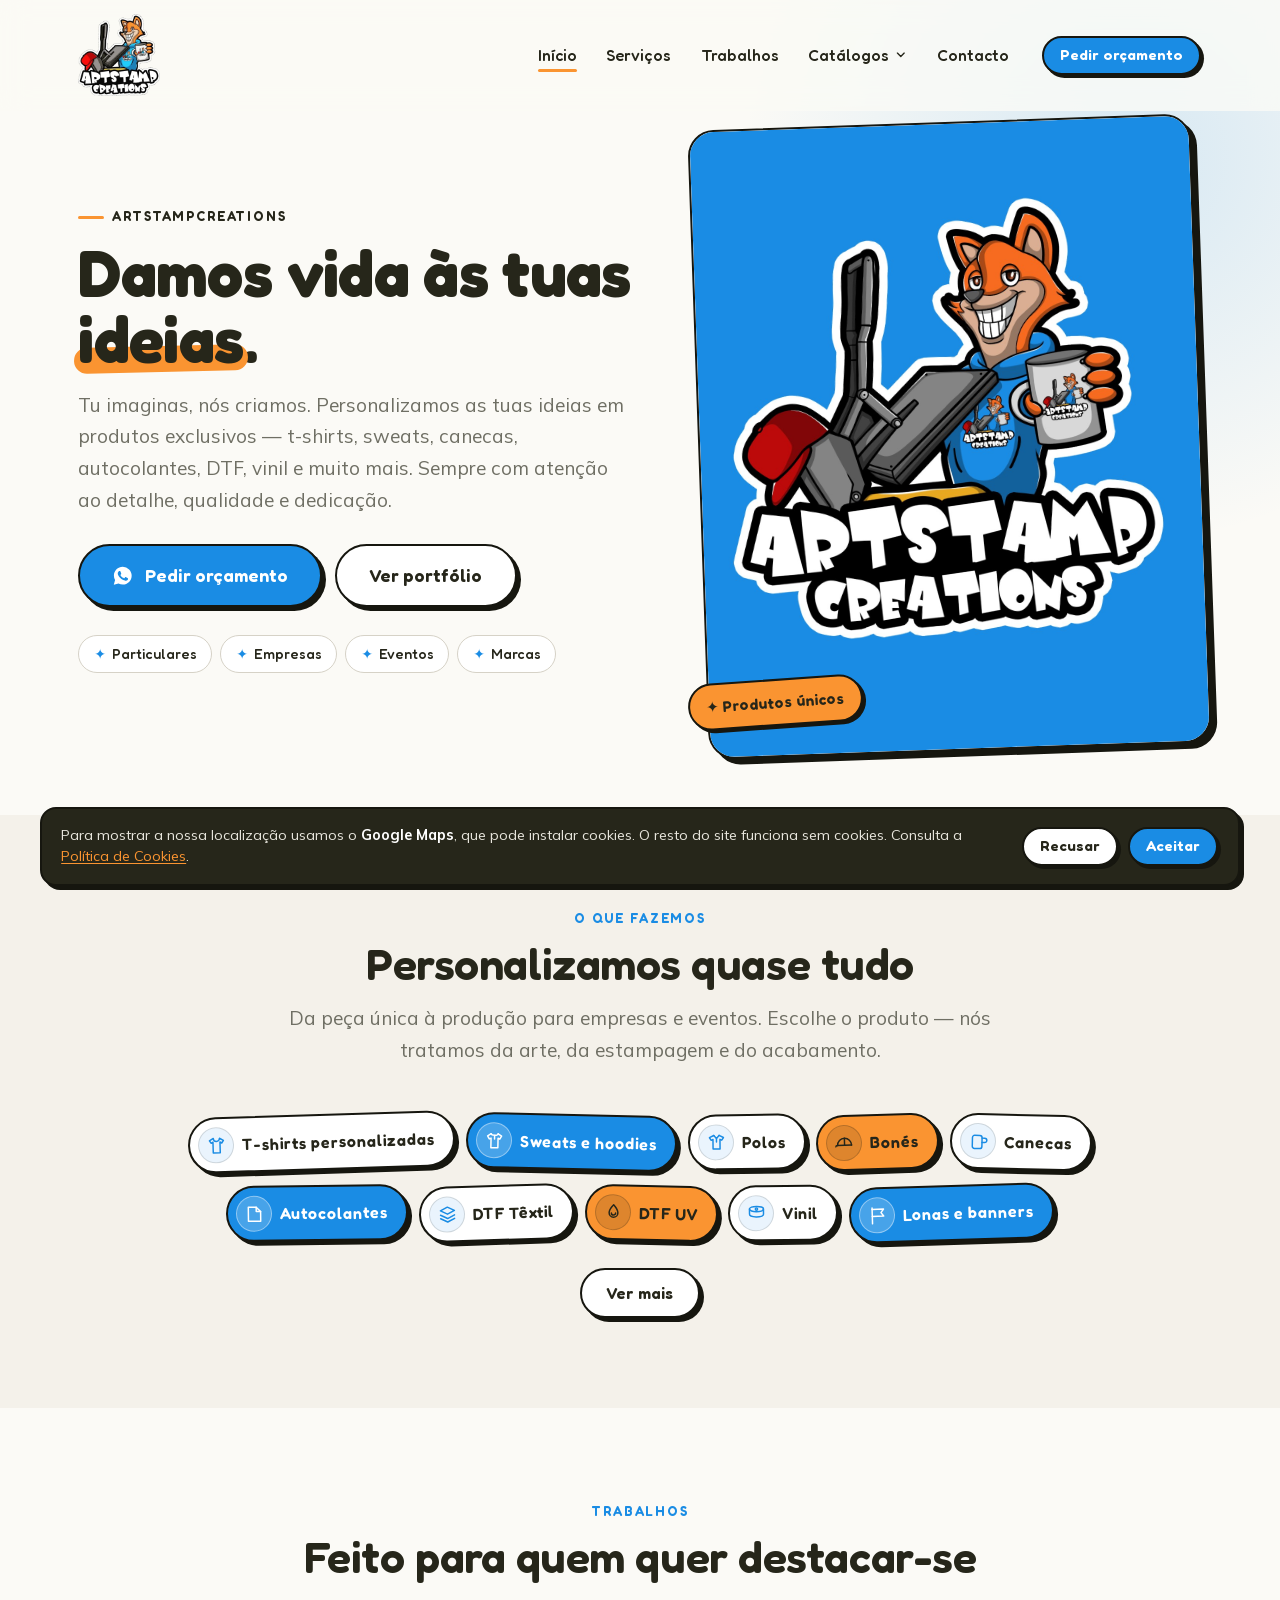
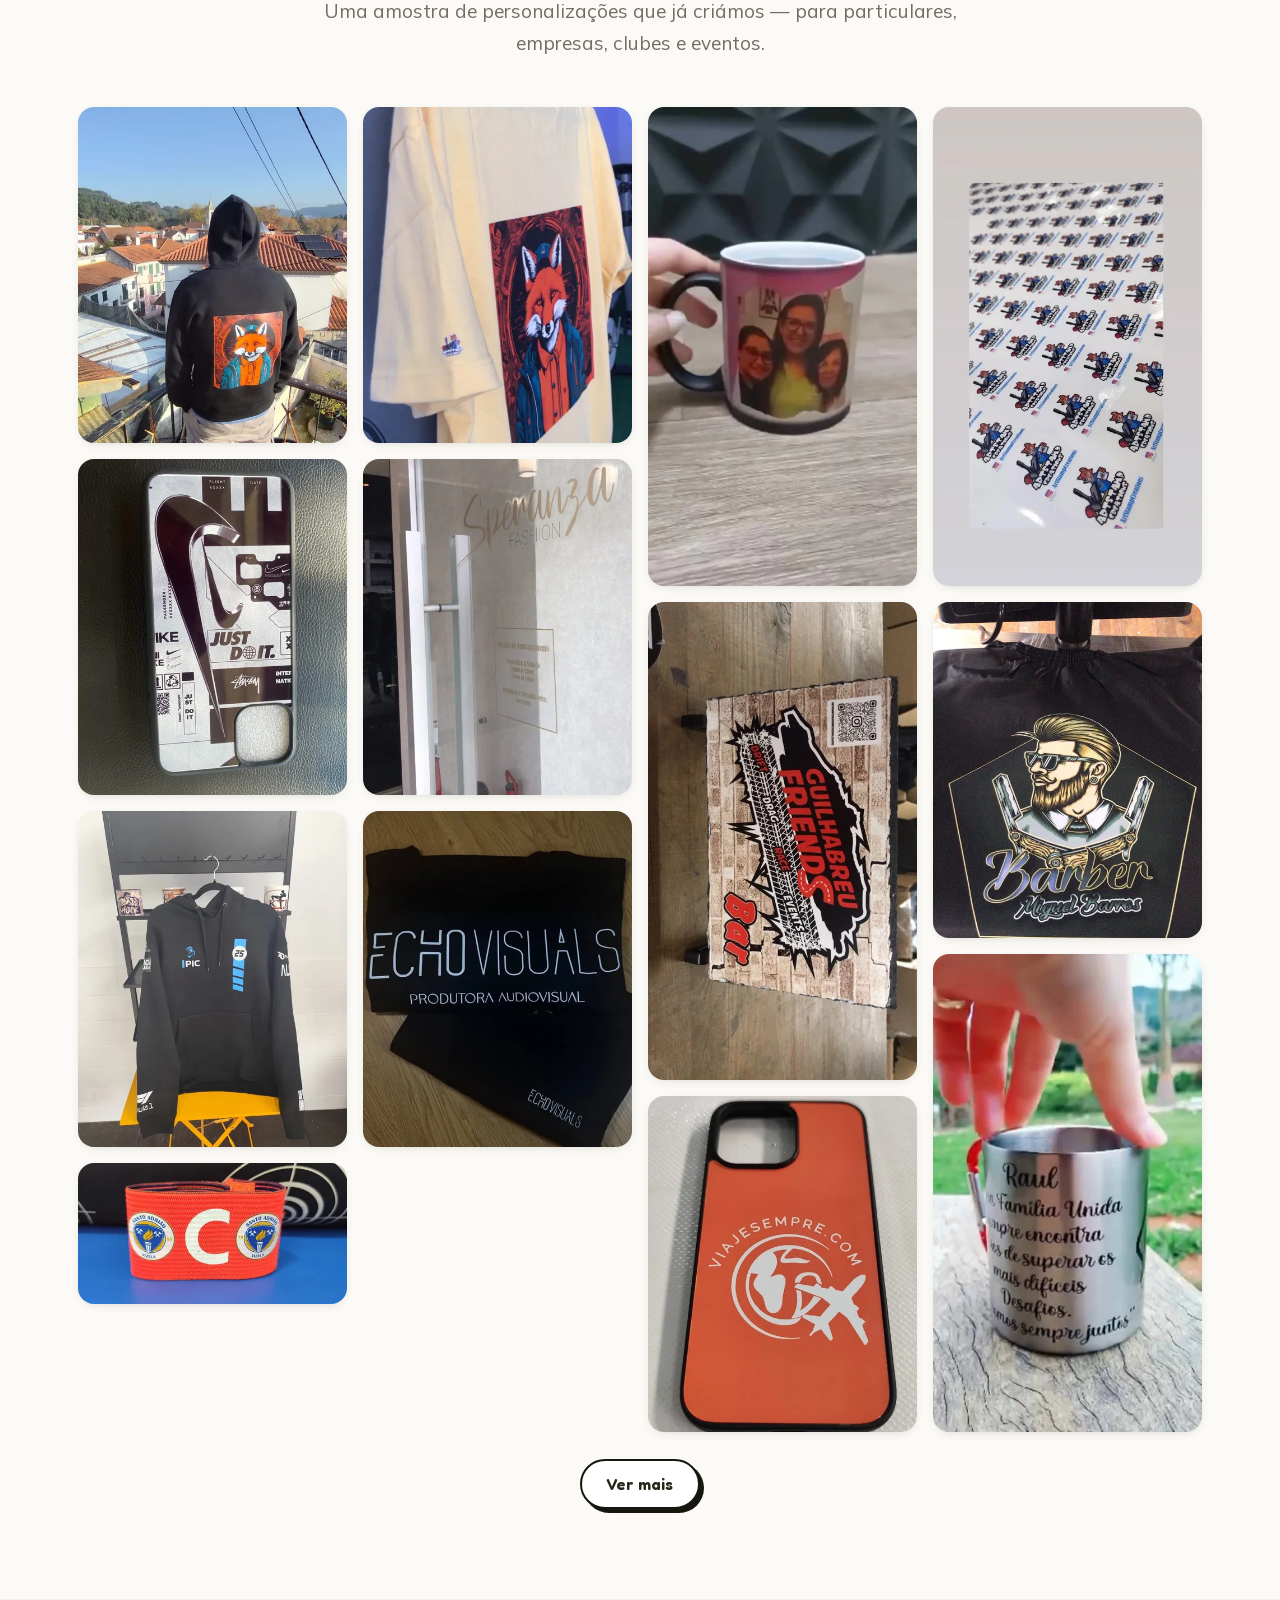
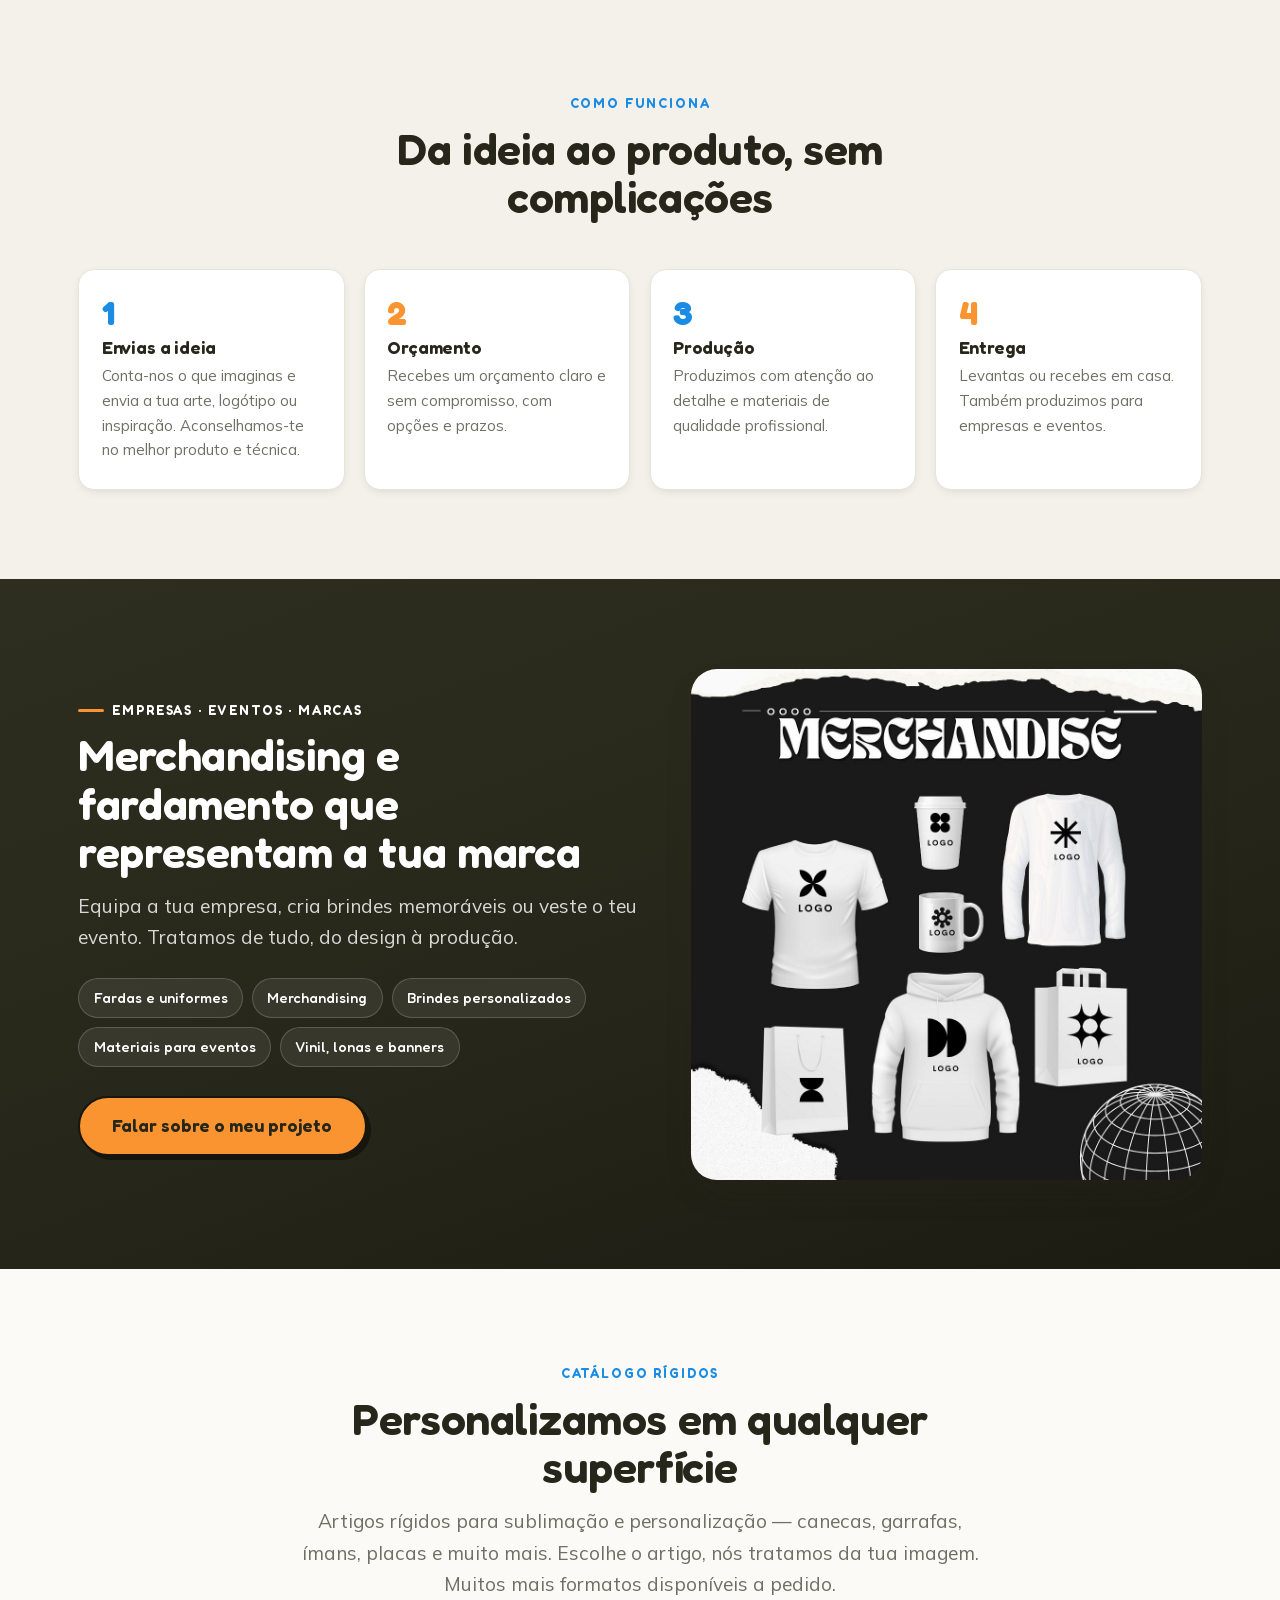
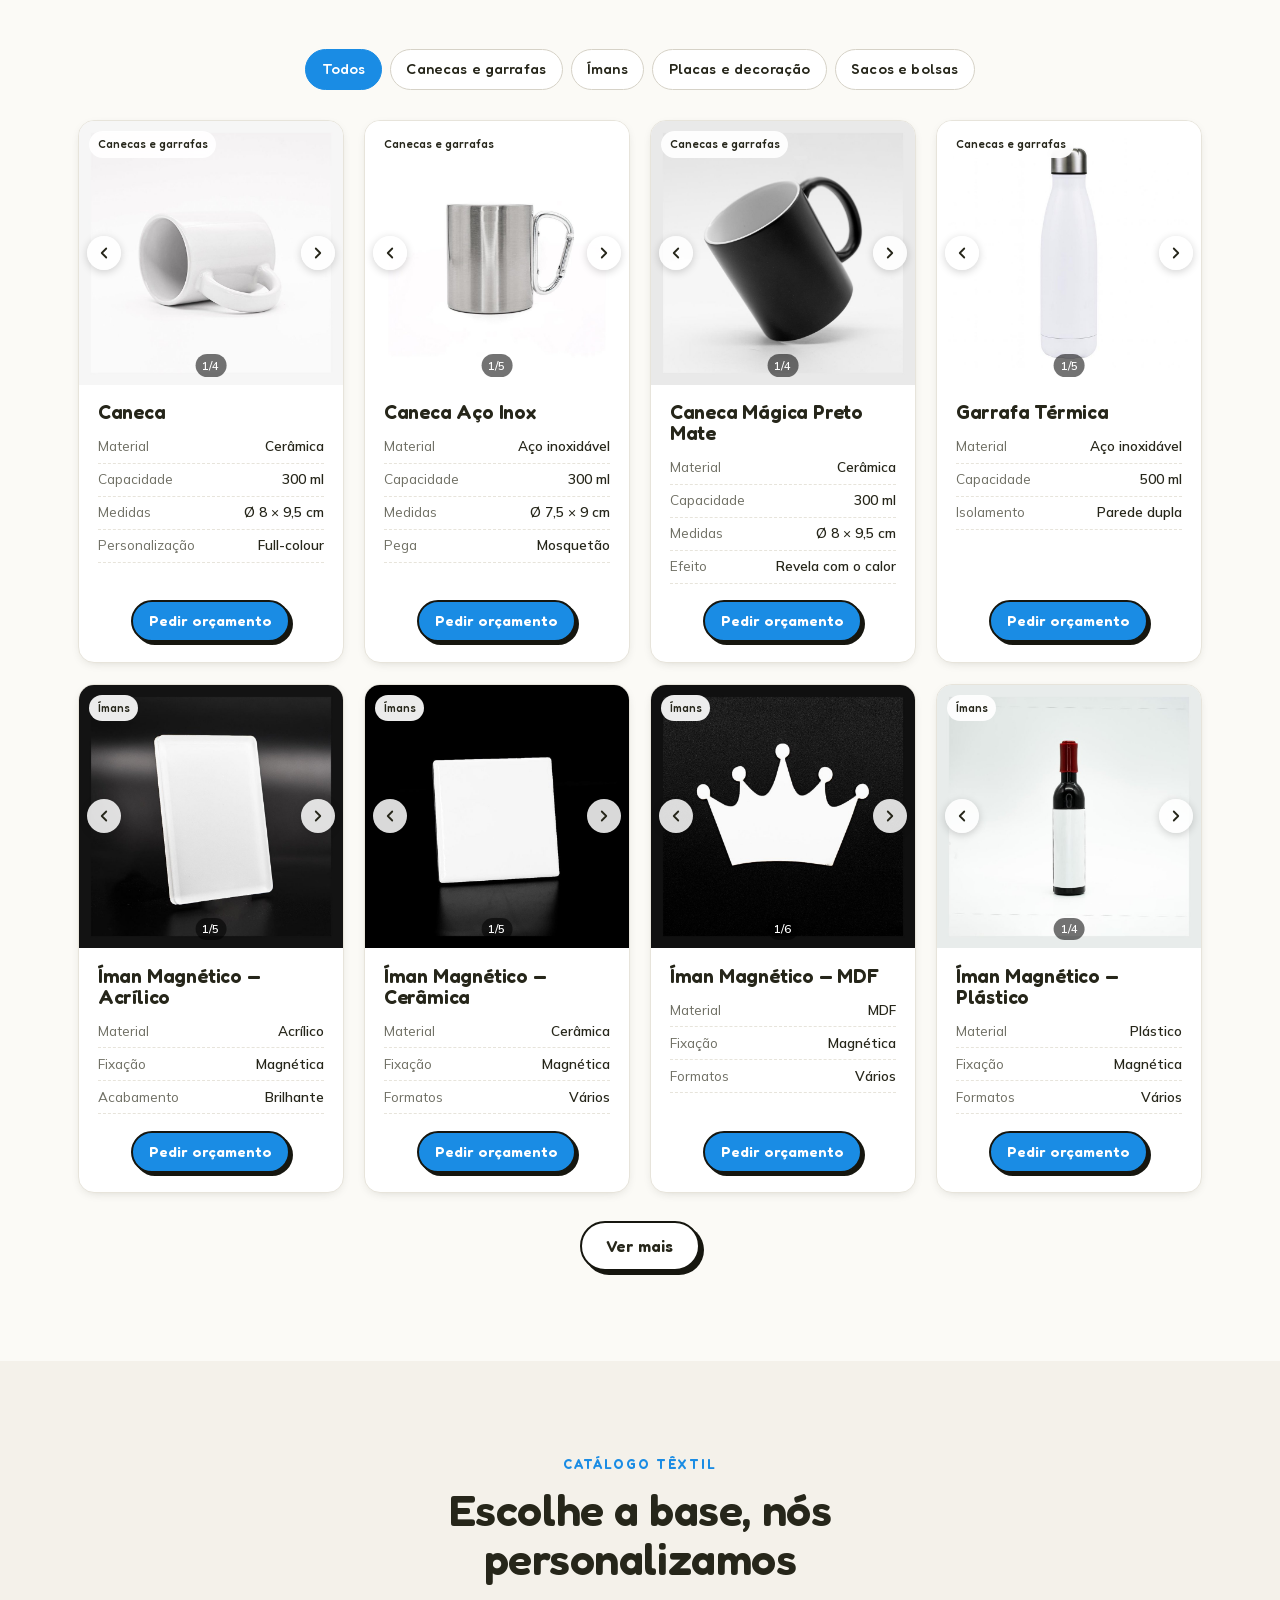
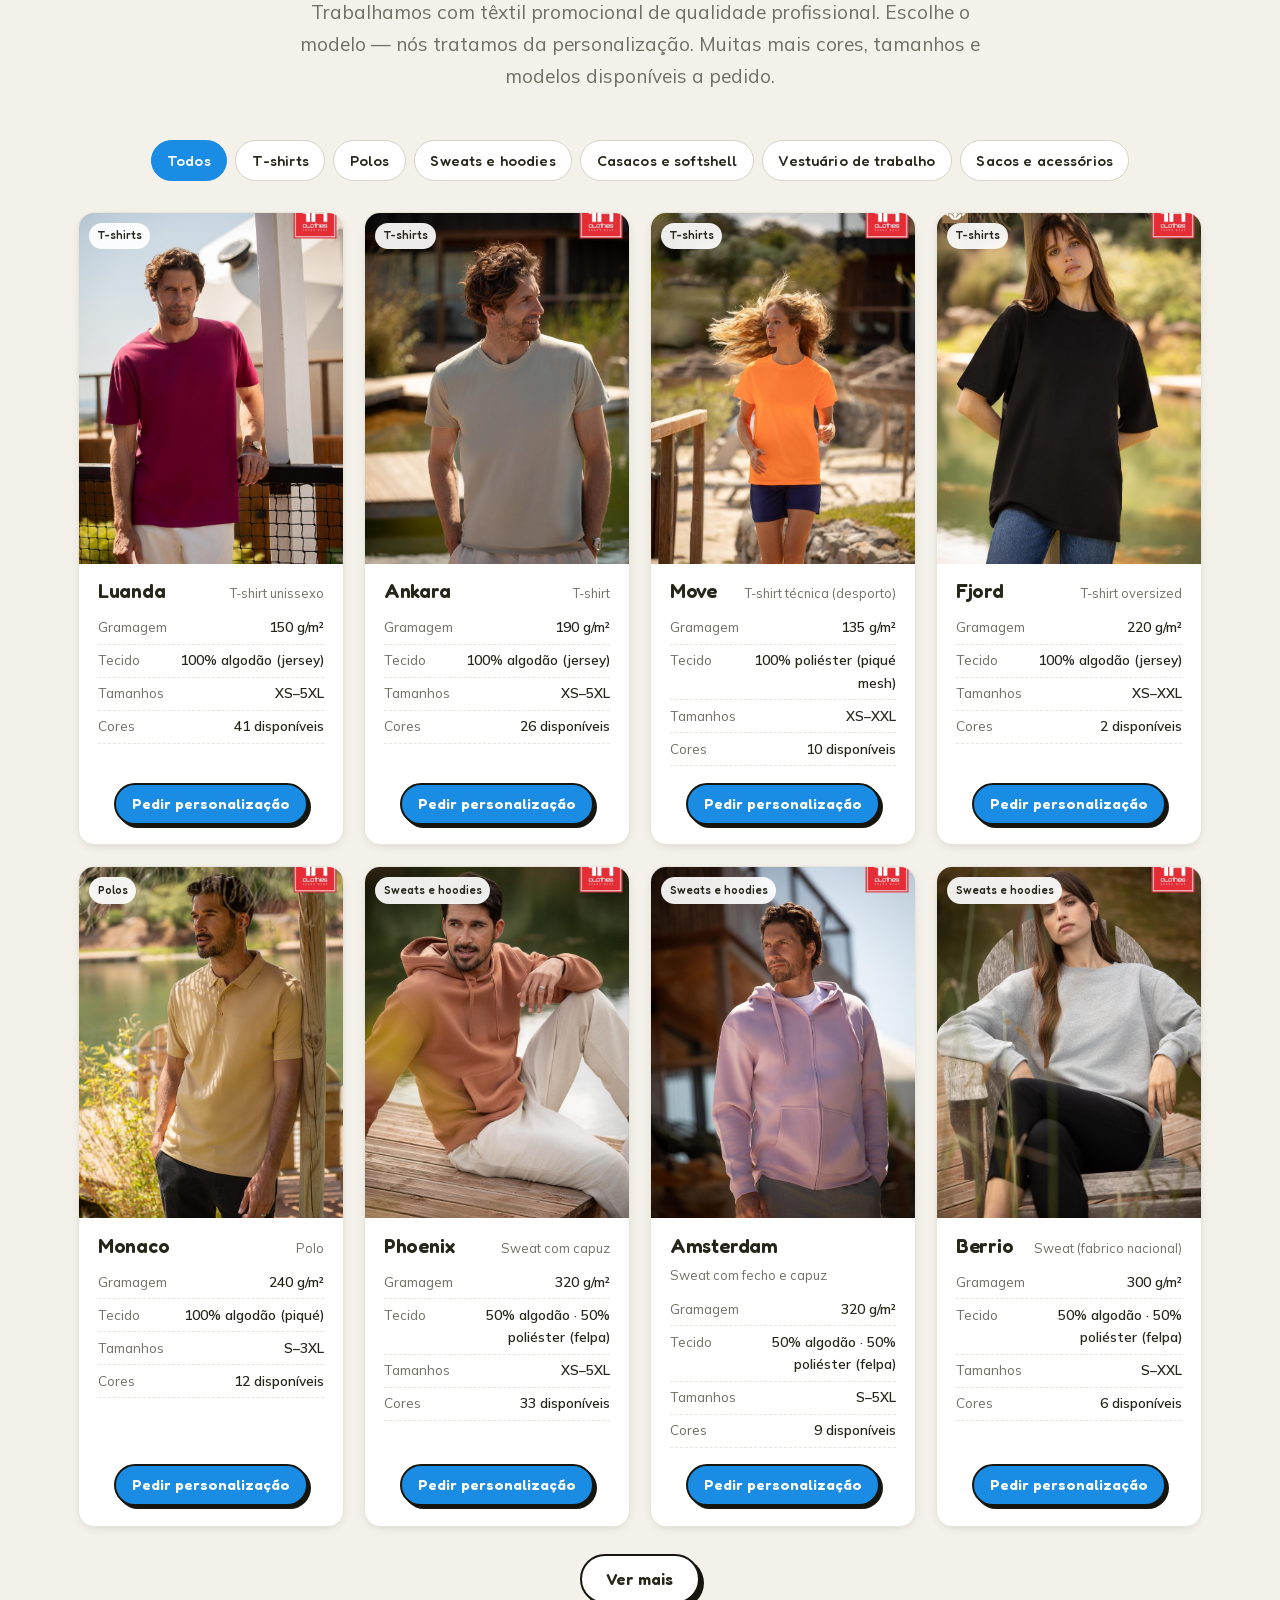
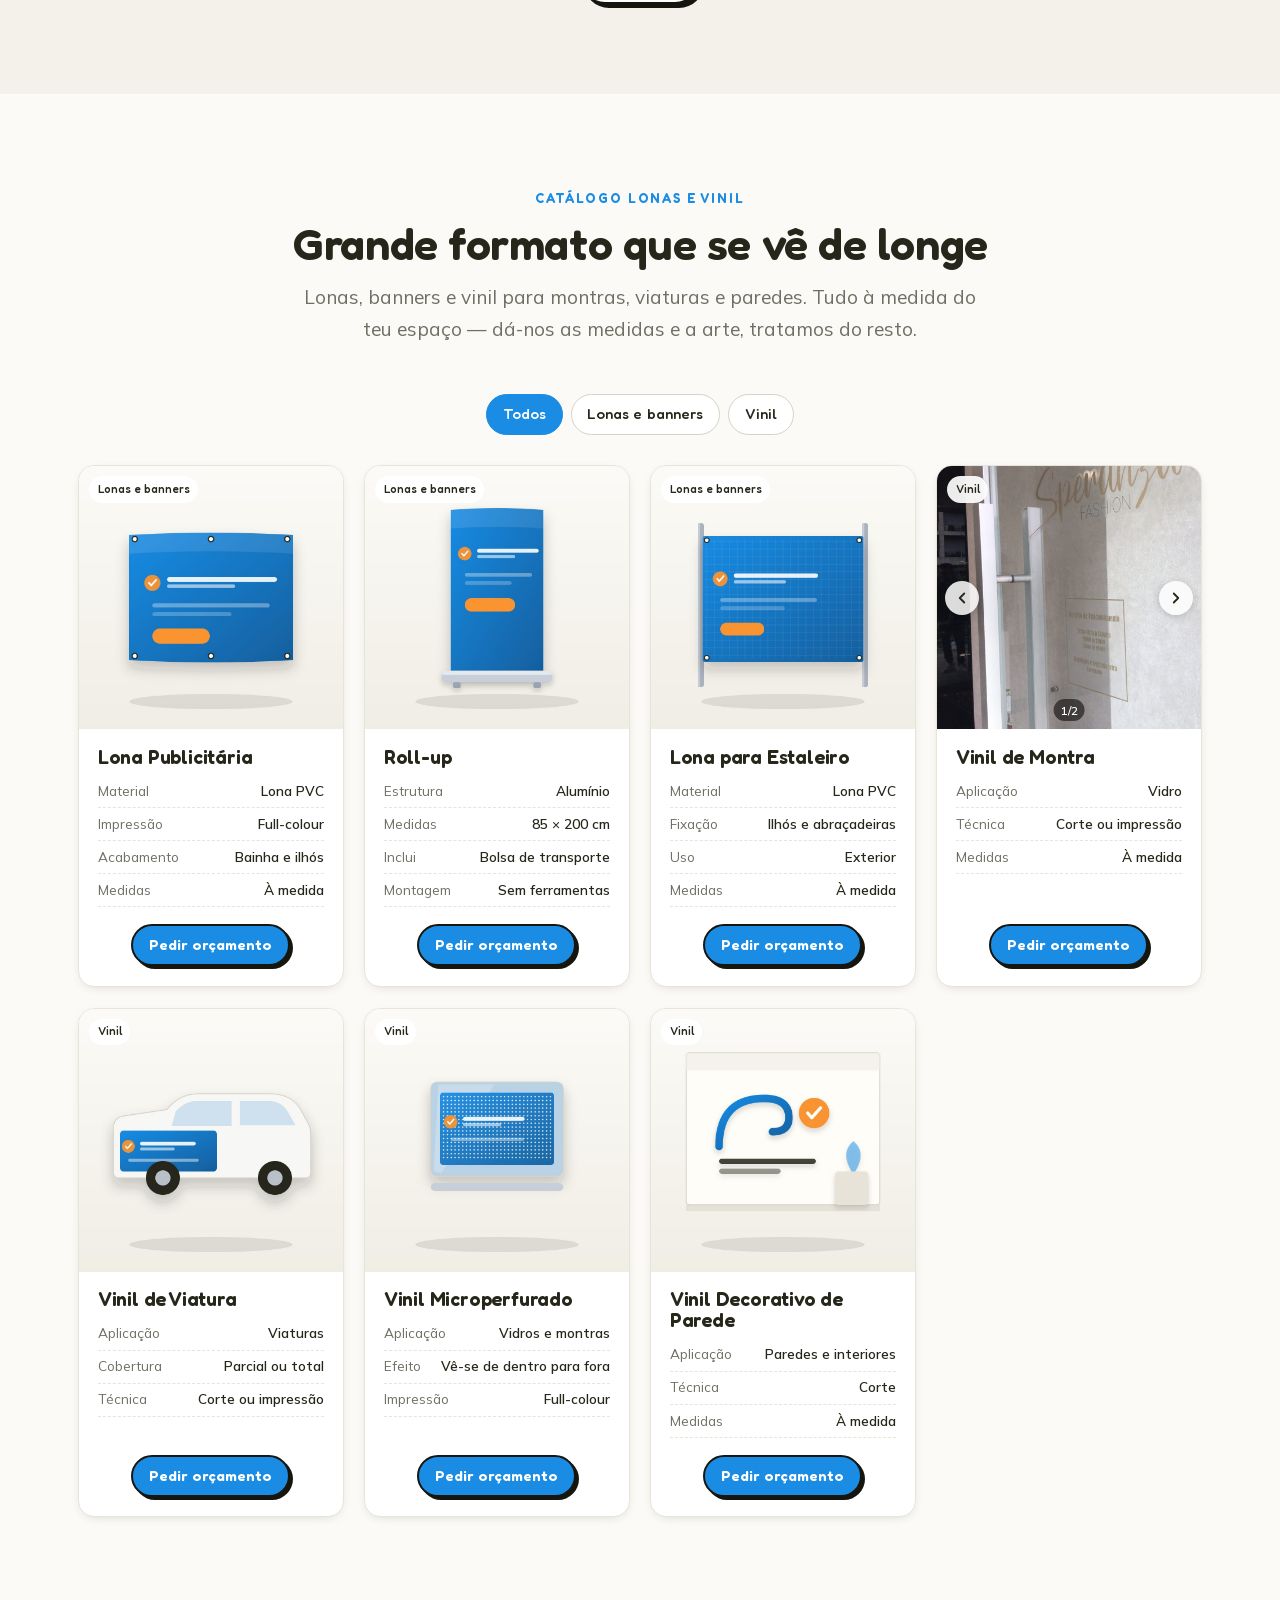
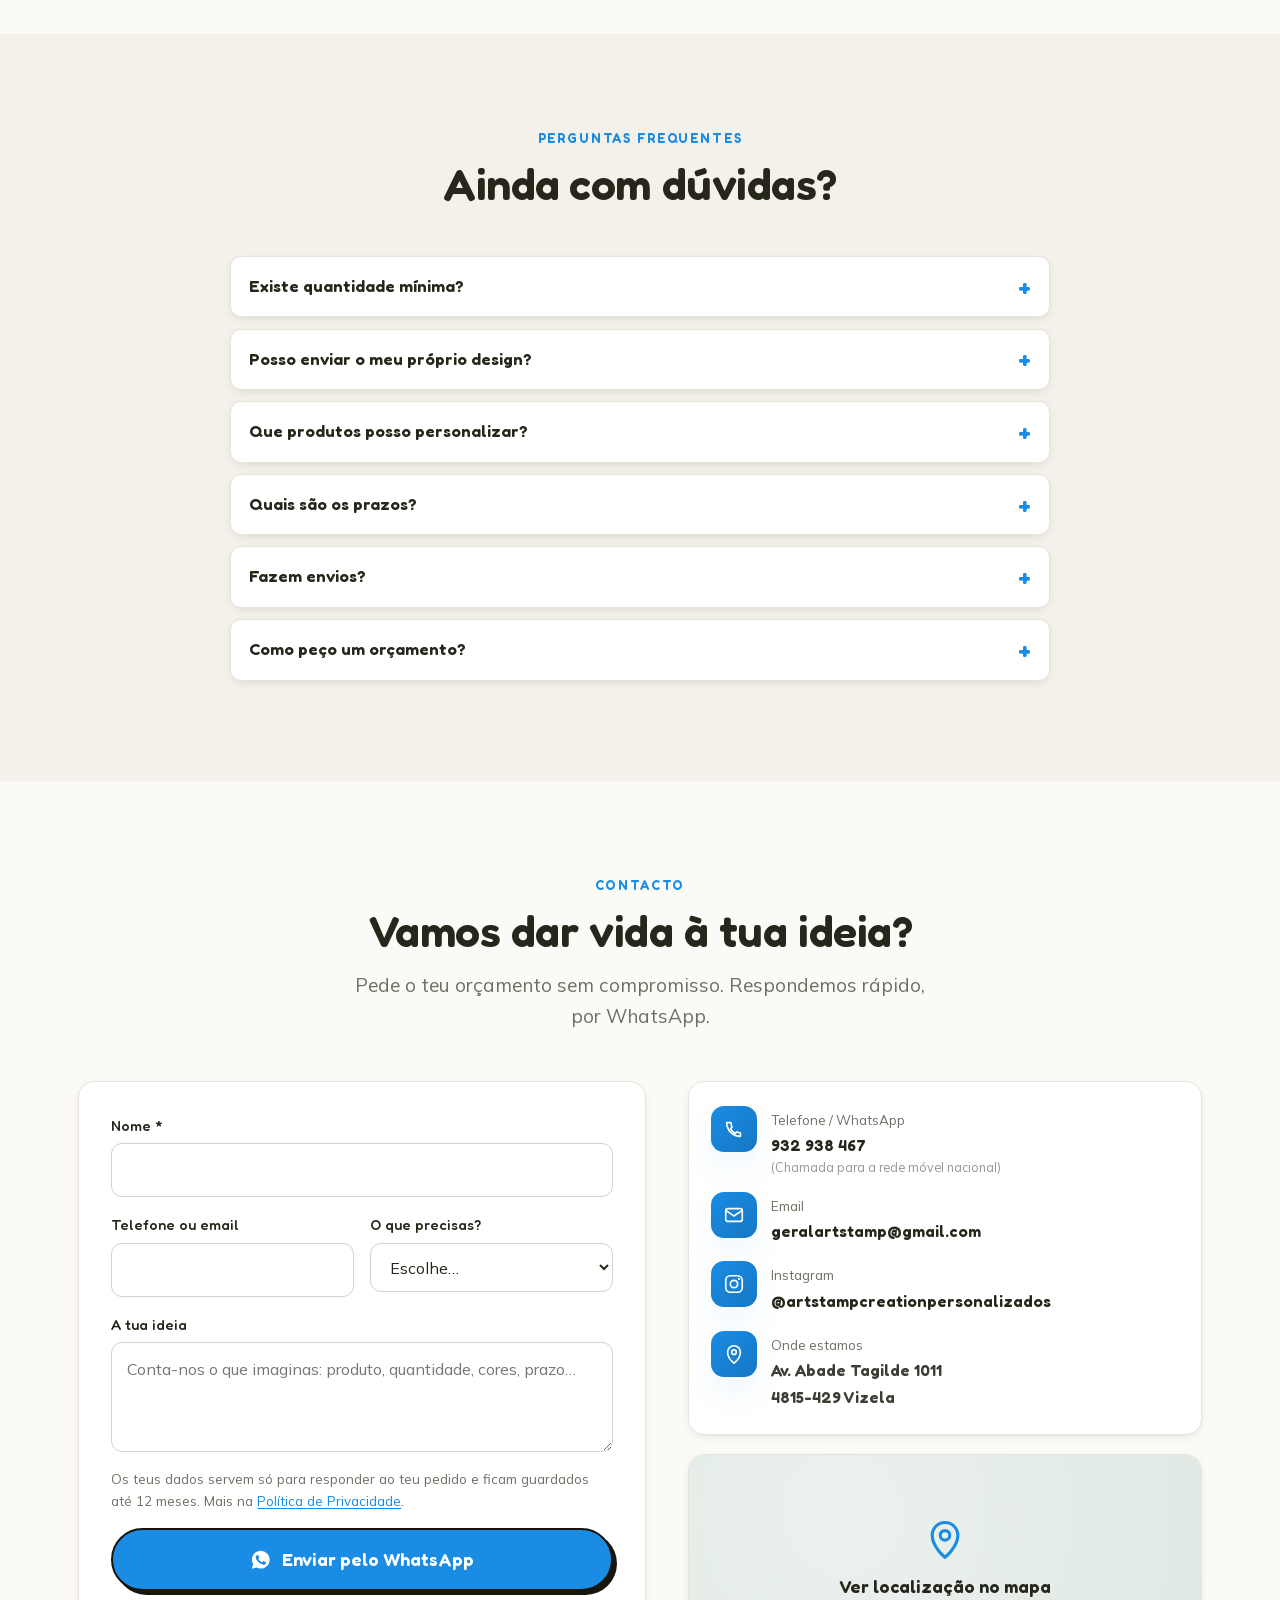
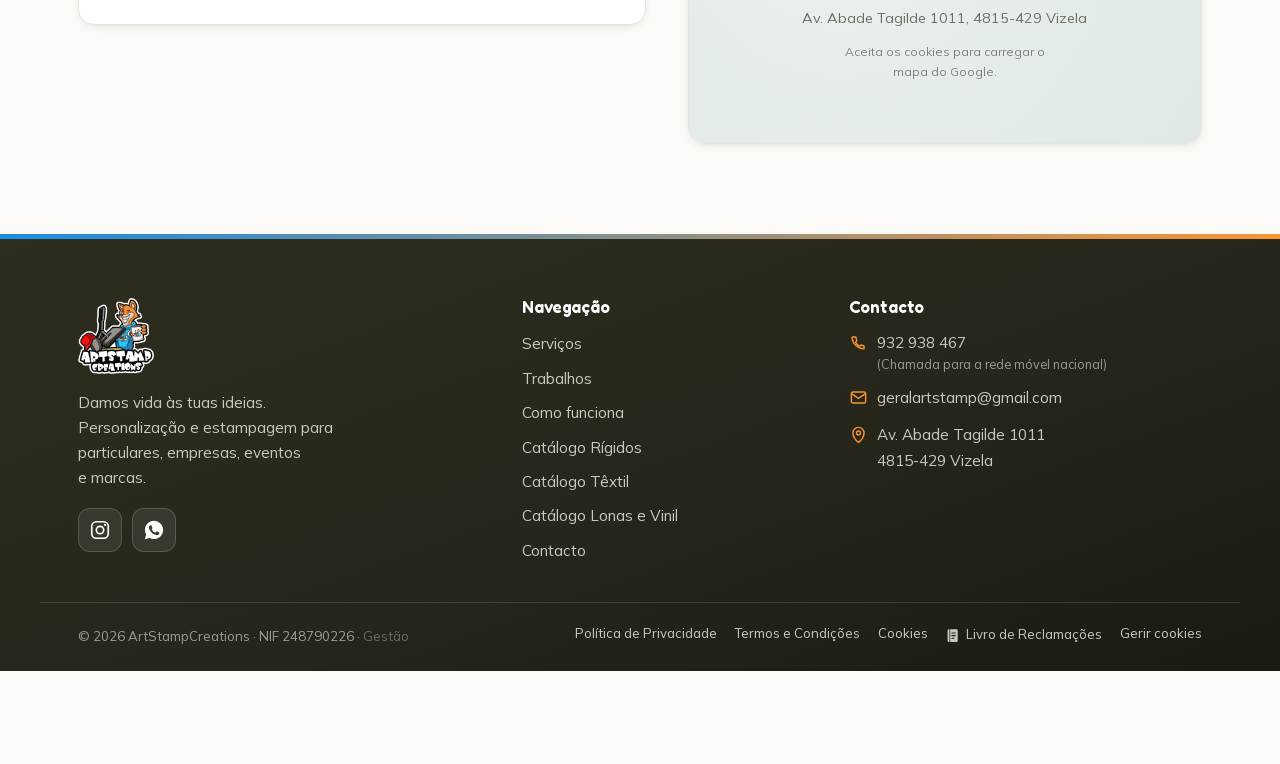
==== commit 10b344c0: "Pré-render: atualiza o HTML estático a partir de data/*.json Gerado automaticamente depois de uma ed" ====
--- a/index.html
+++ b/index.html
@@ -394,7 +394,7 @@
         </div>
         <div class="hero__media" data-reveal>
           <div class="hero__photo">
-            <img src="assets/img/trabalhos/hero-hoodie-douro.webp" srcset="assets/img/trabalhos/hero-hoodie-douro-760.webp 760w, assets/img/trabalhos/hero-hoodie-douro.webp 1200w" sizes="(max-width:860px) 92vw, 44vw" data-site-src="hero.image" alt="Hoodie personalizado pela ArtStampCreations" width="1200" height="1600" fetchpriority="high" />
+            <img src="assets/img/trabalhos/topo-2a447657.jpg" data-site-src="hero.image" alt="Hoodie personalizado pela ArtStampCreations" width="1600" height="1600" fetchpriority="high" />
           </div>
           <span class="hero__badge" data-site="hero.badge">✦ Produtos únicos</span>
         </div>
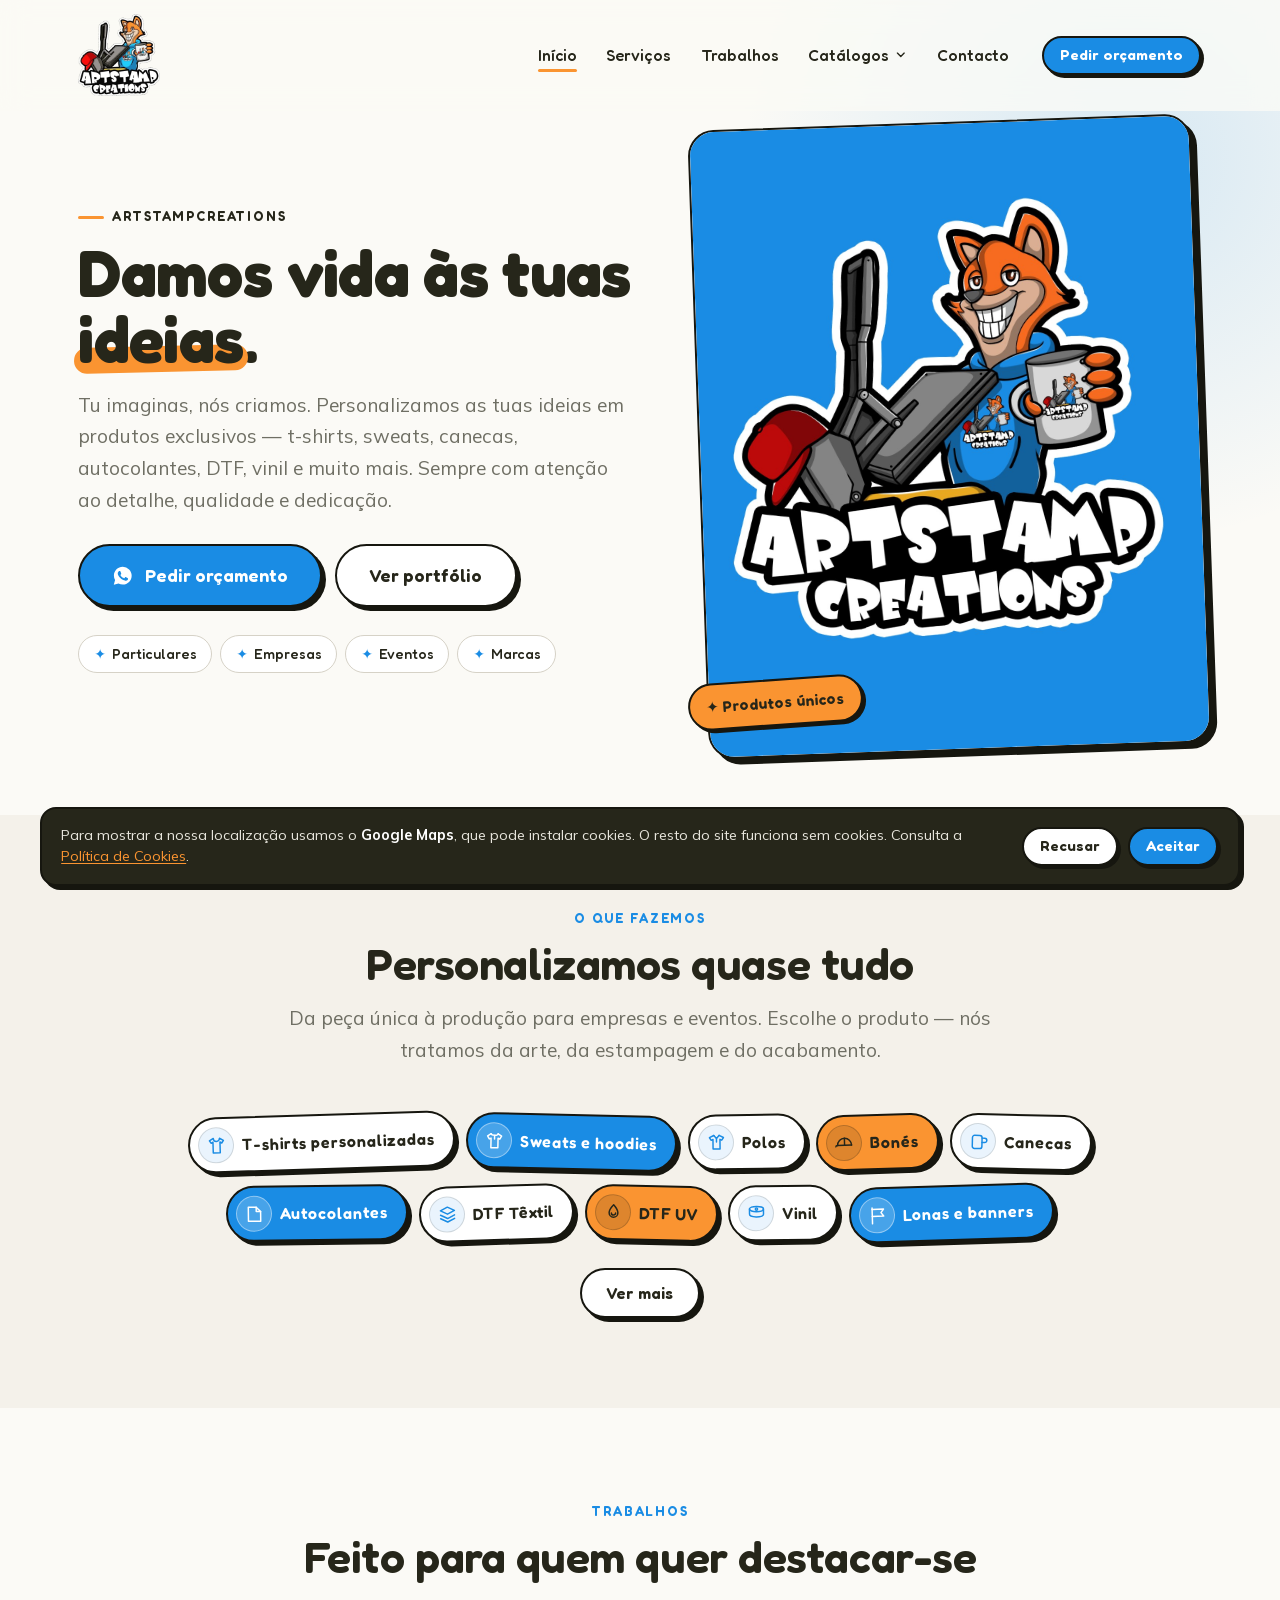
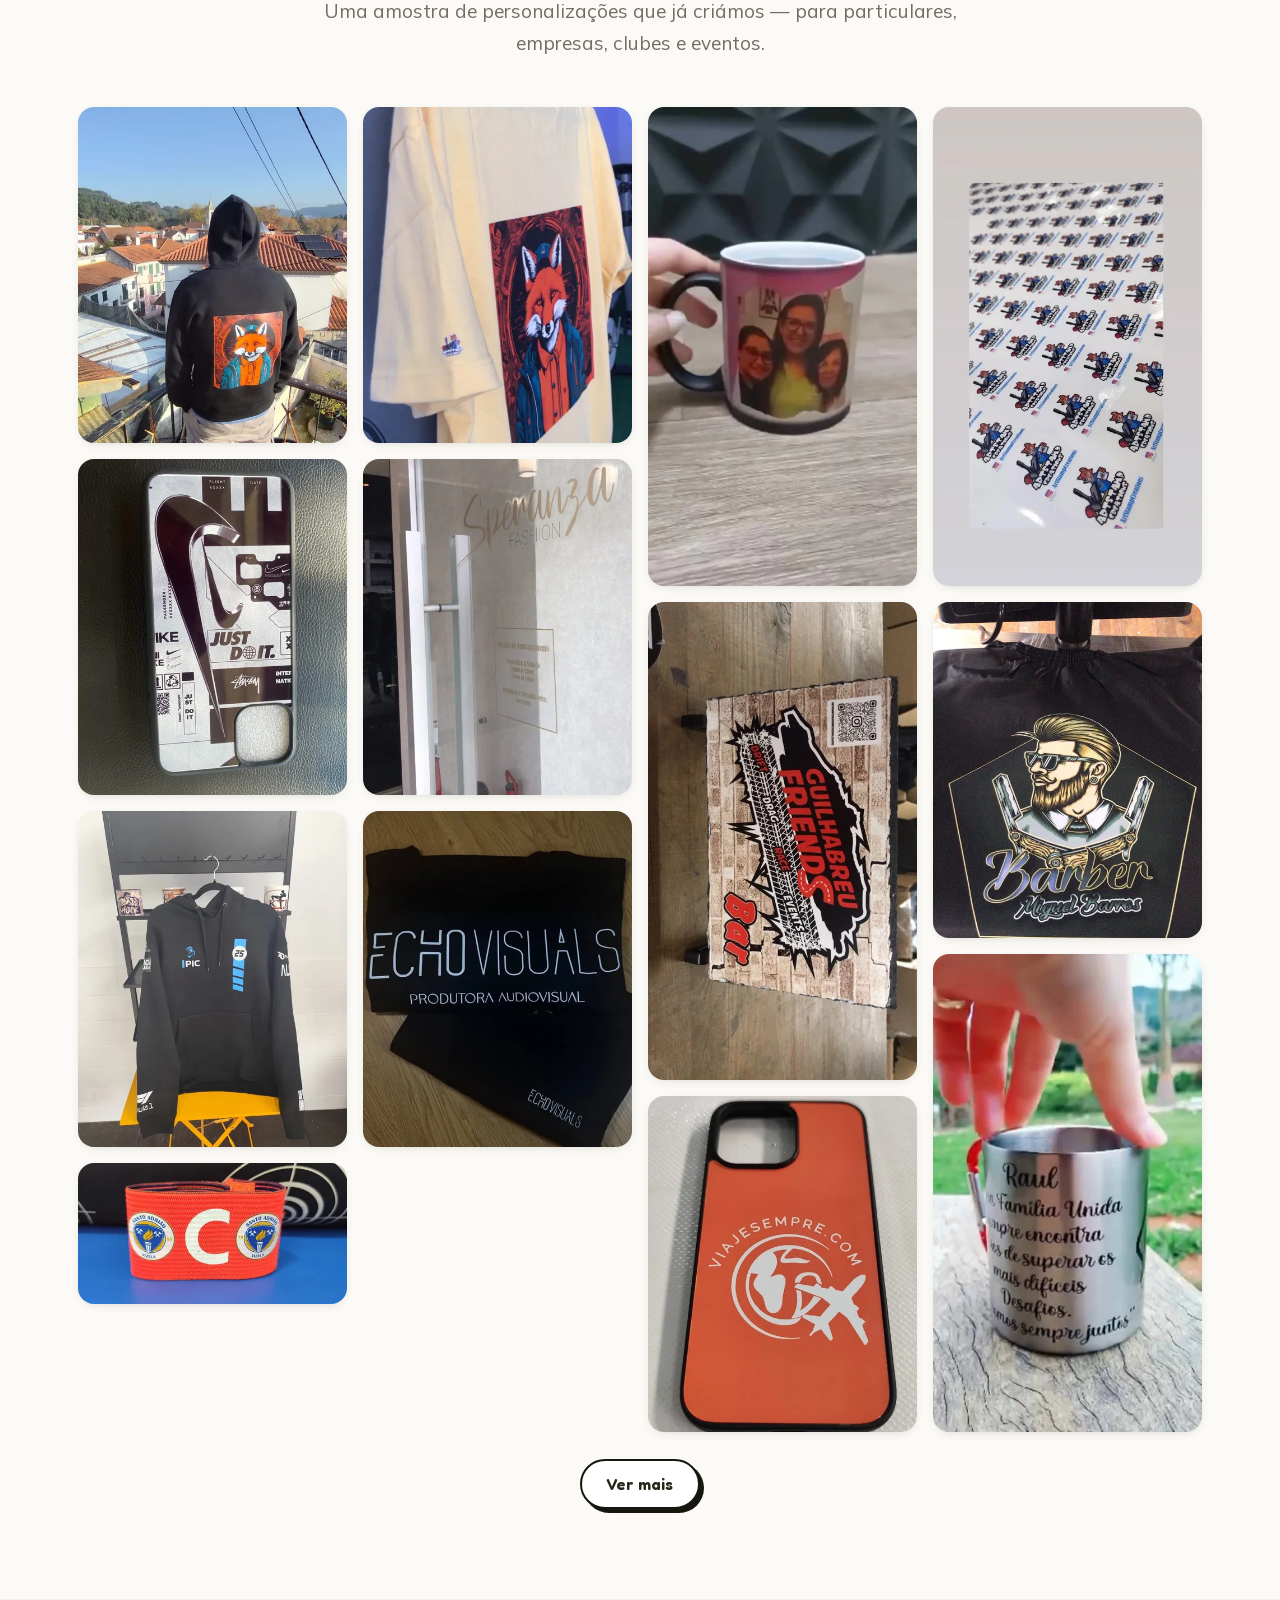
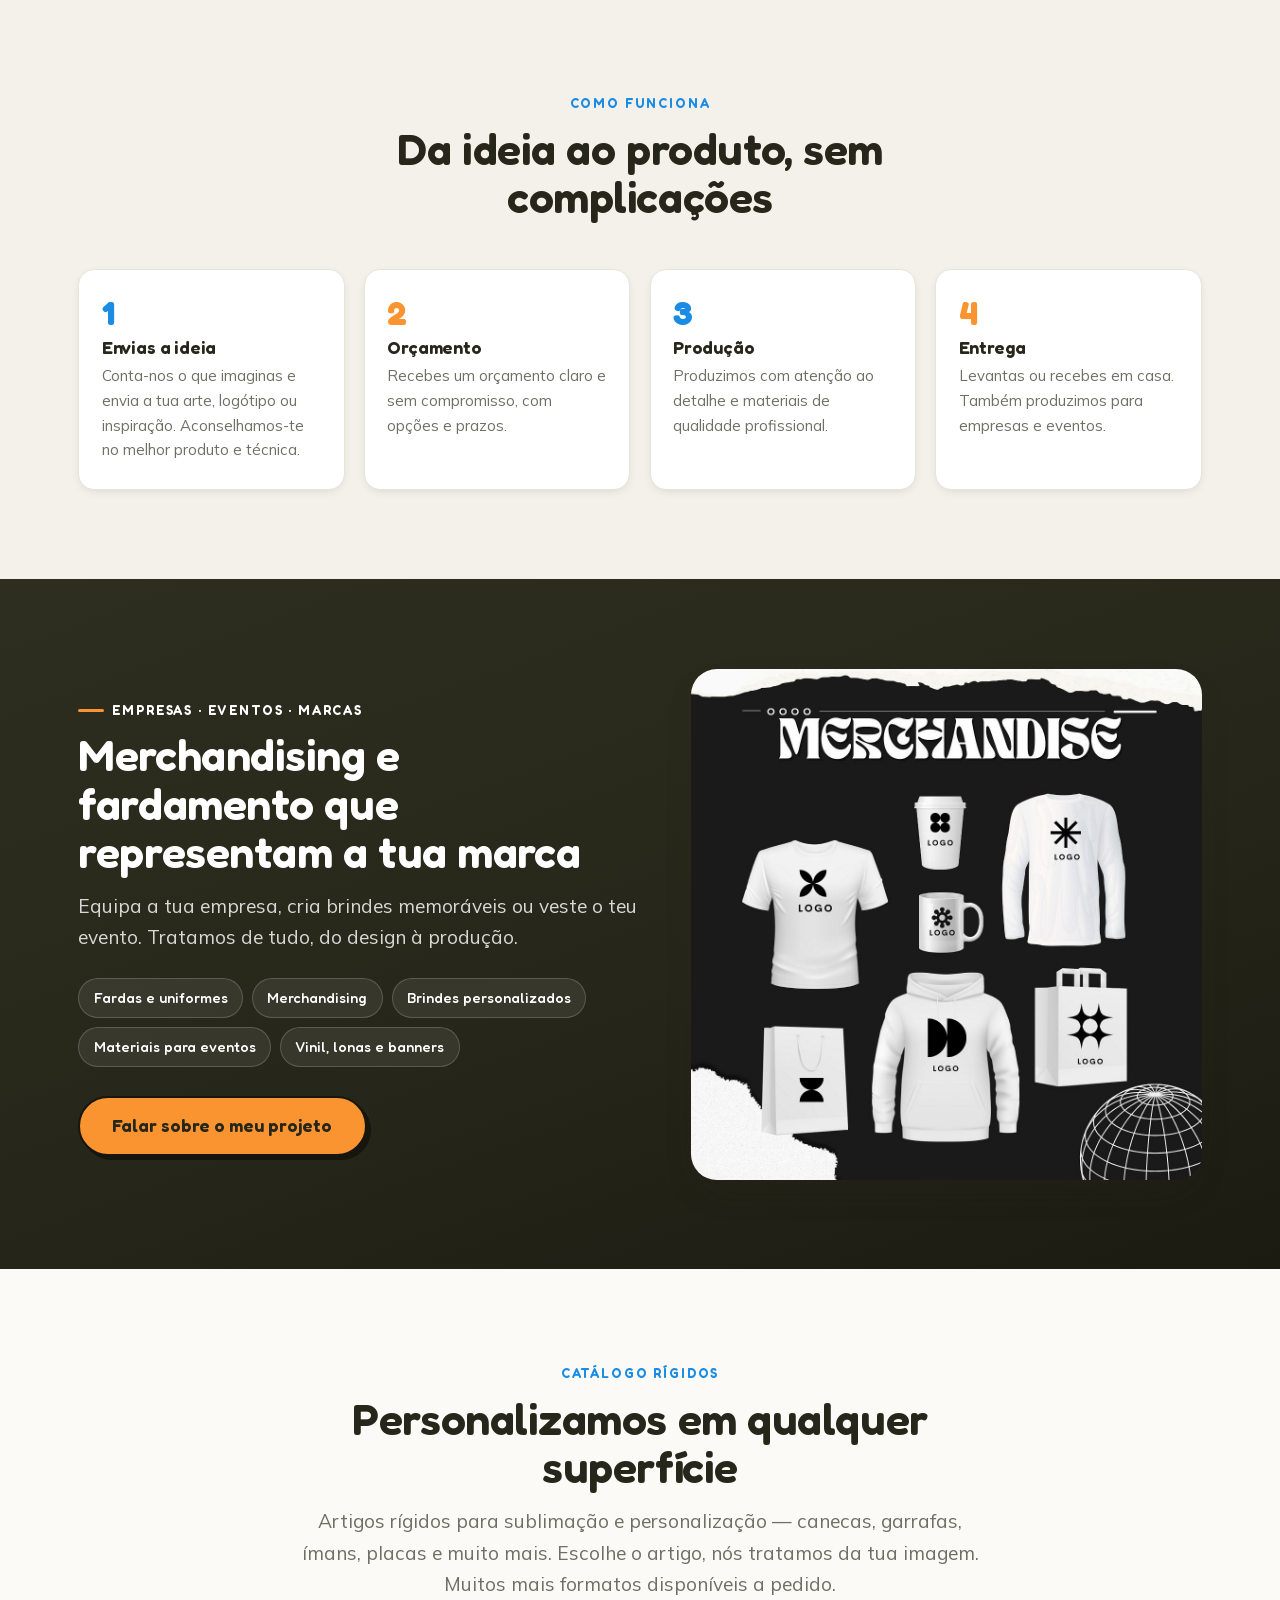
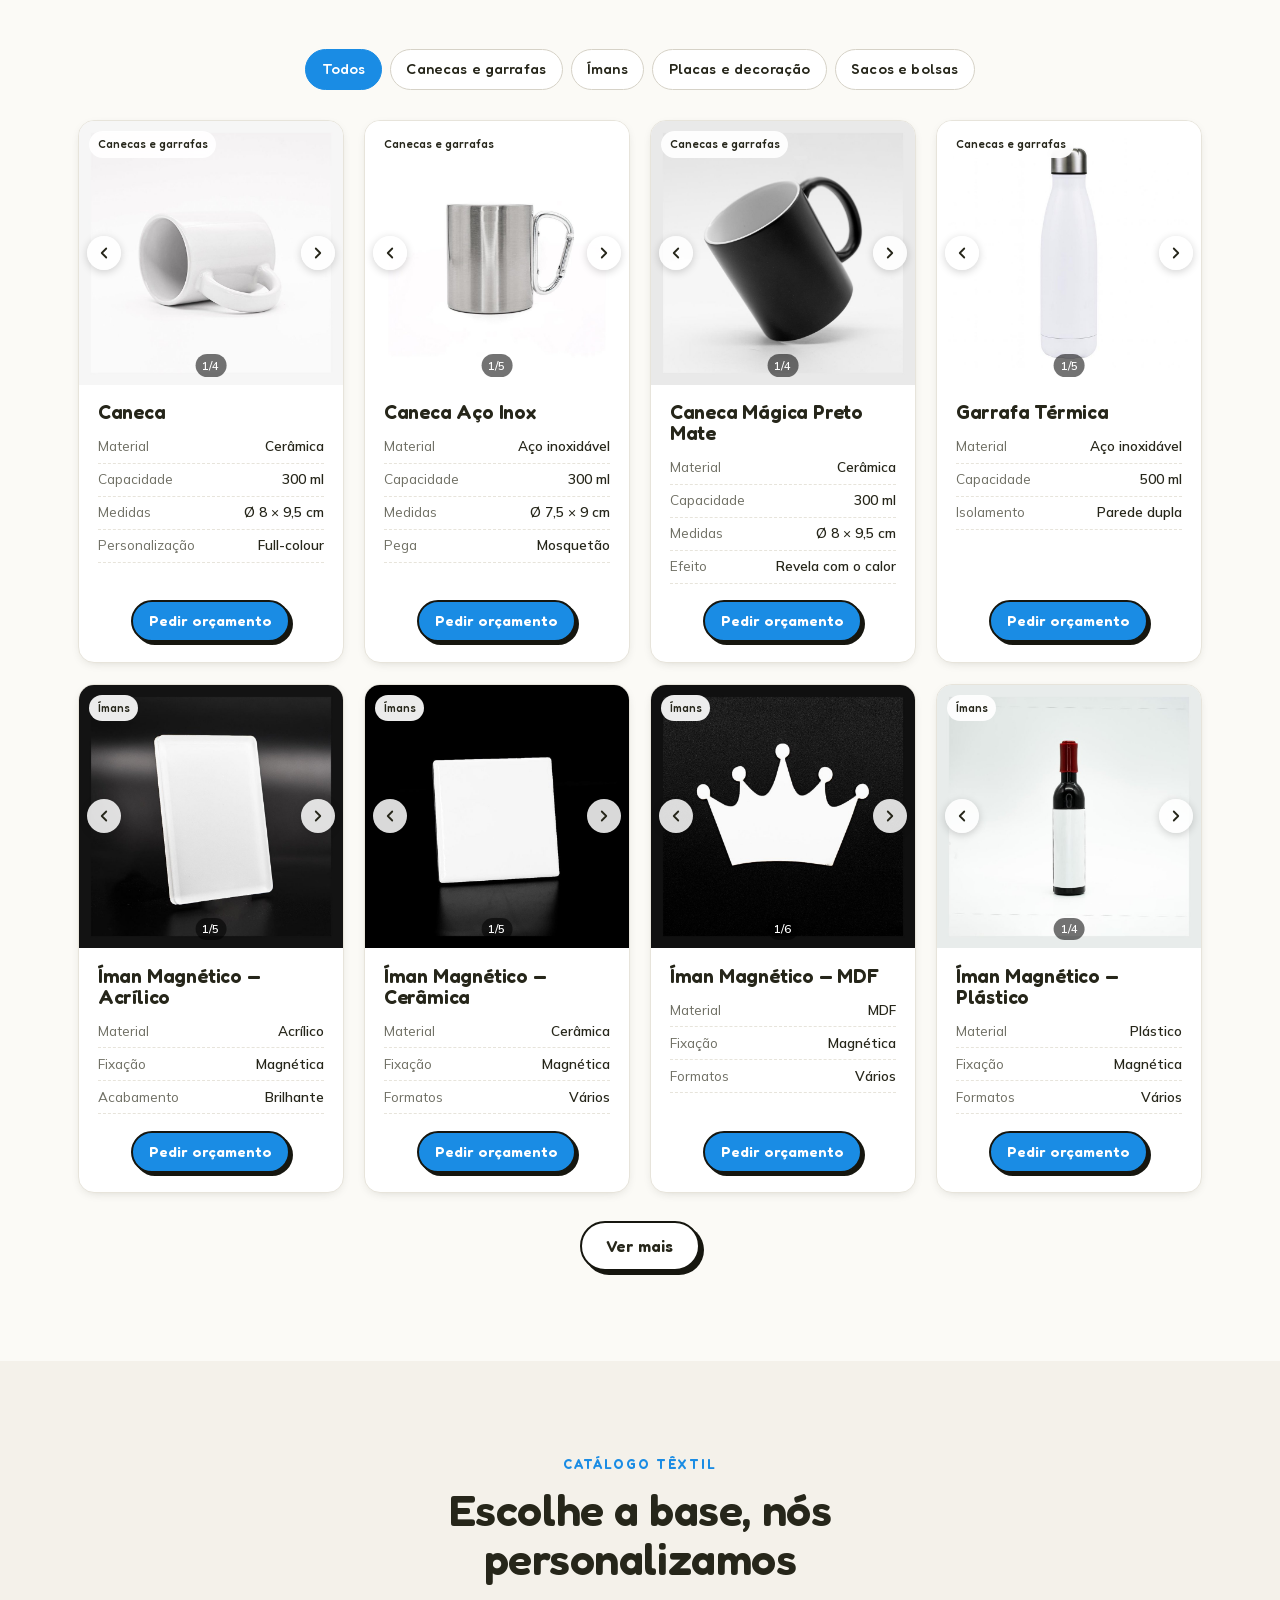
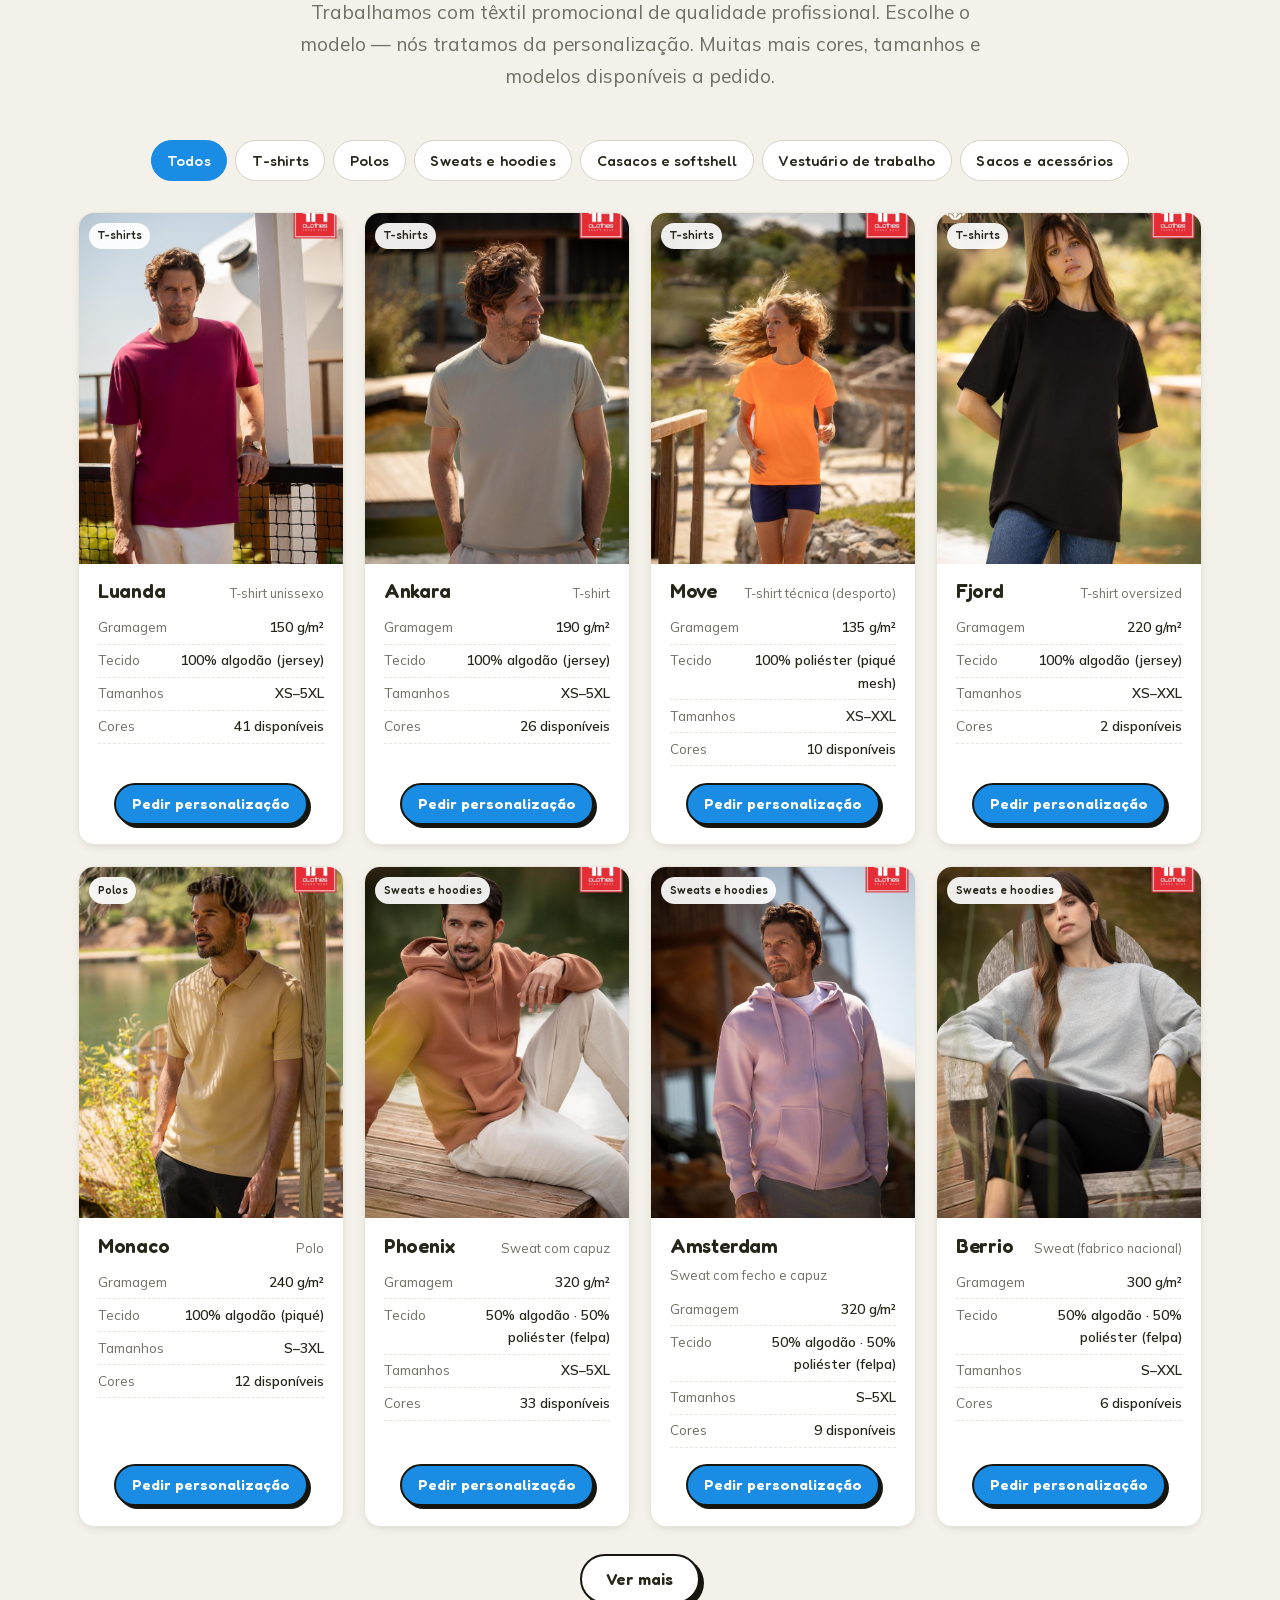
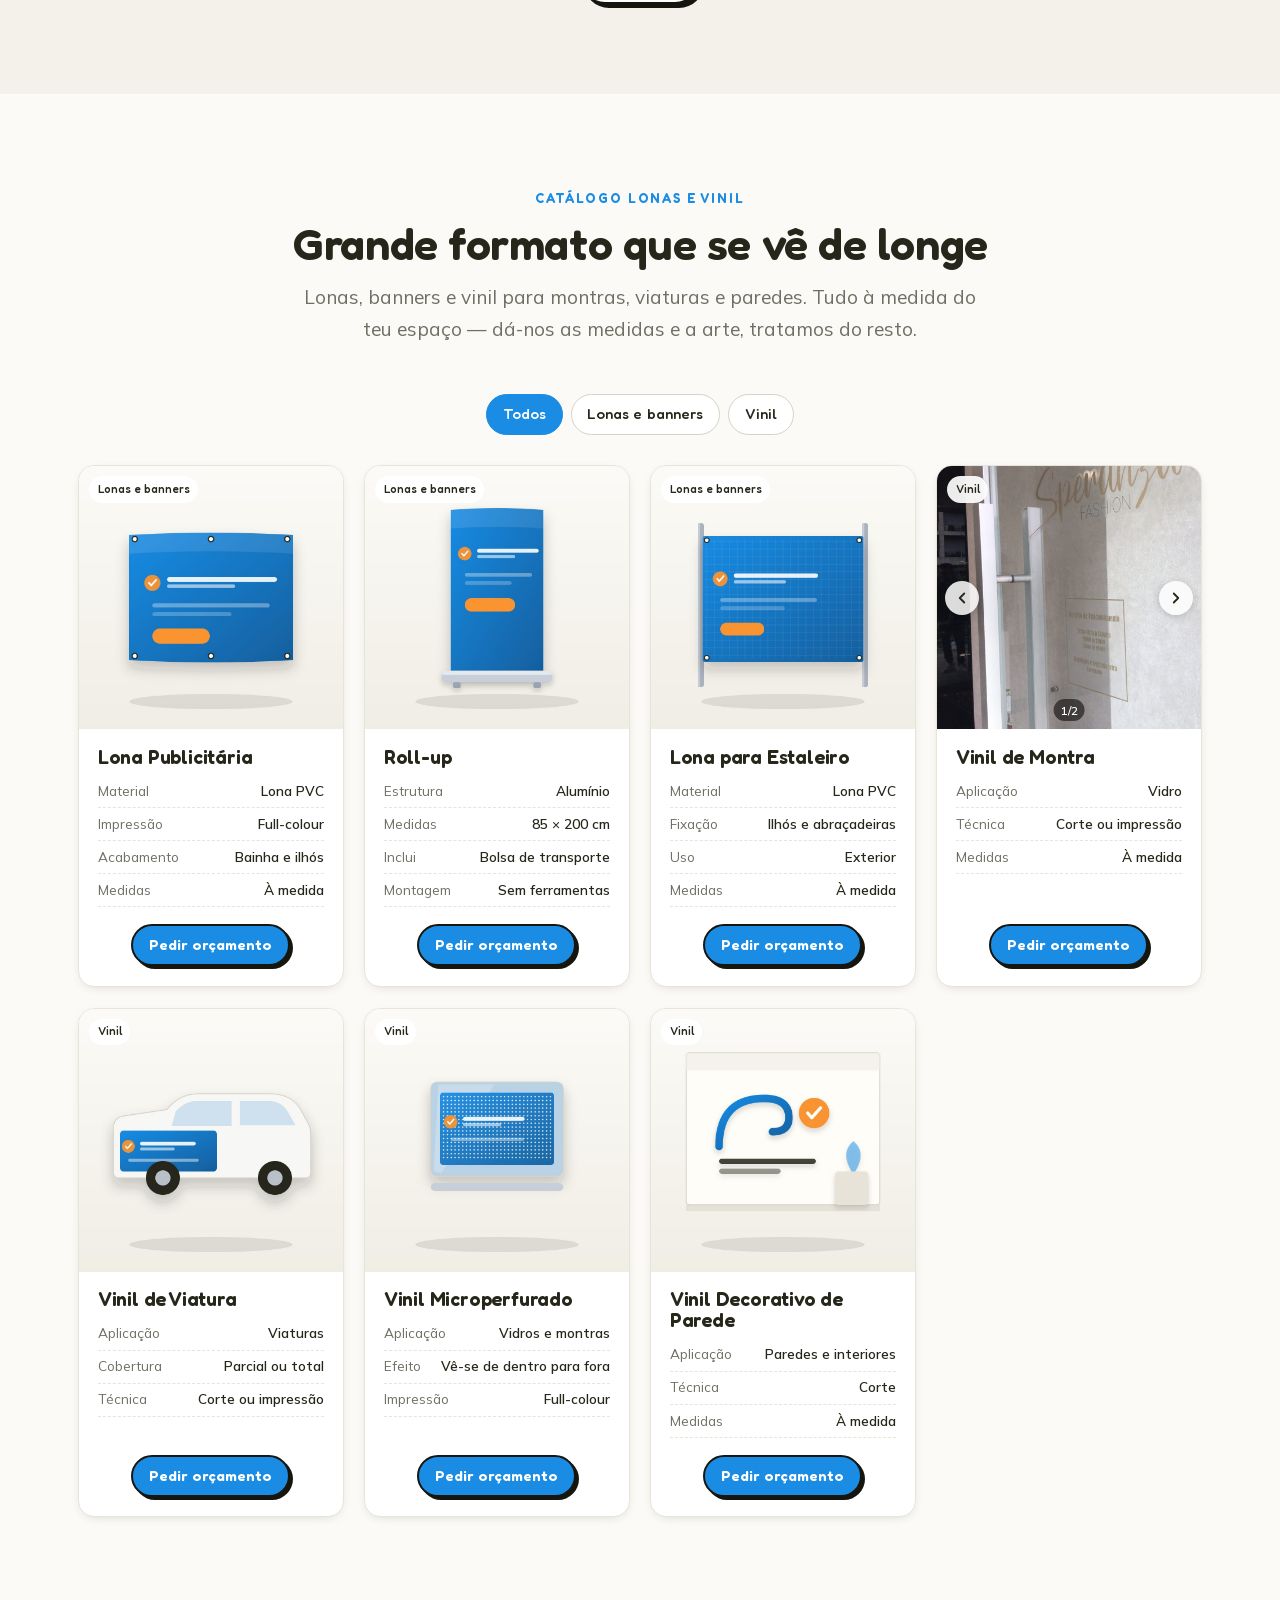
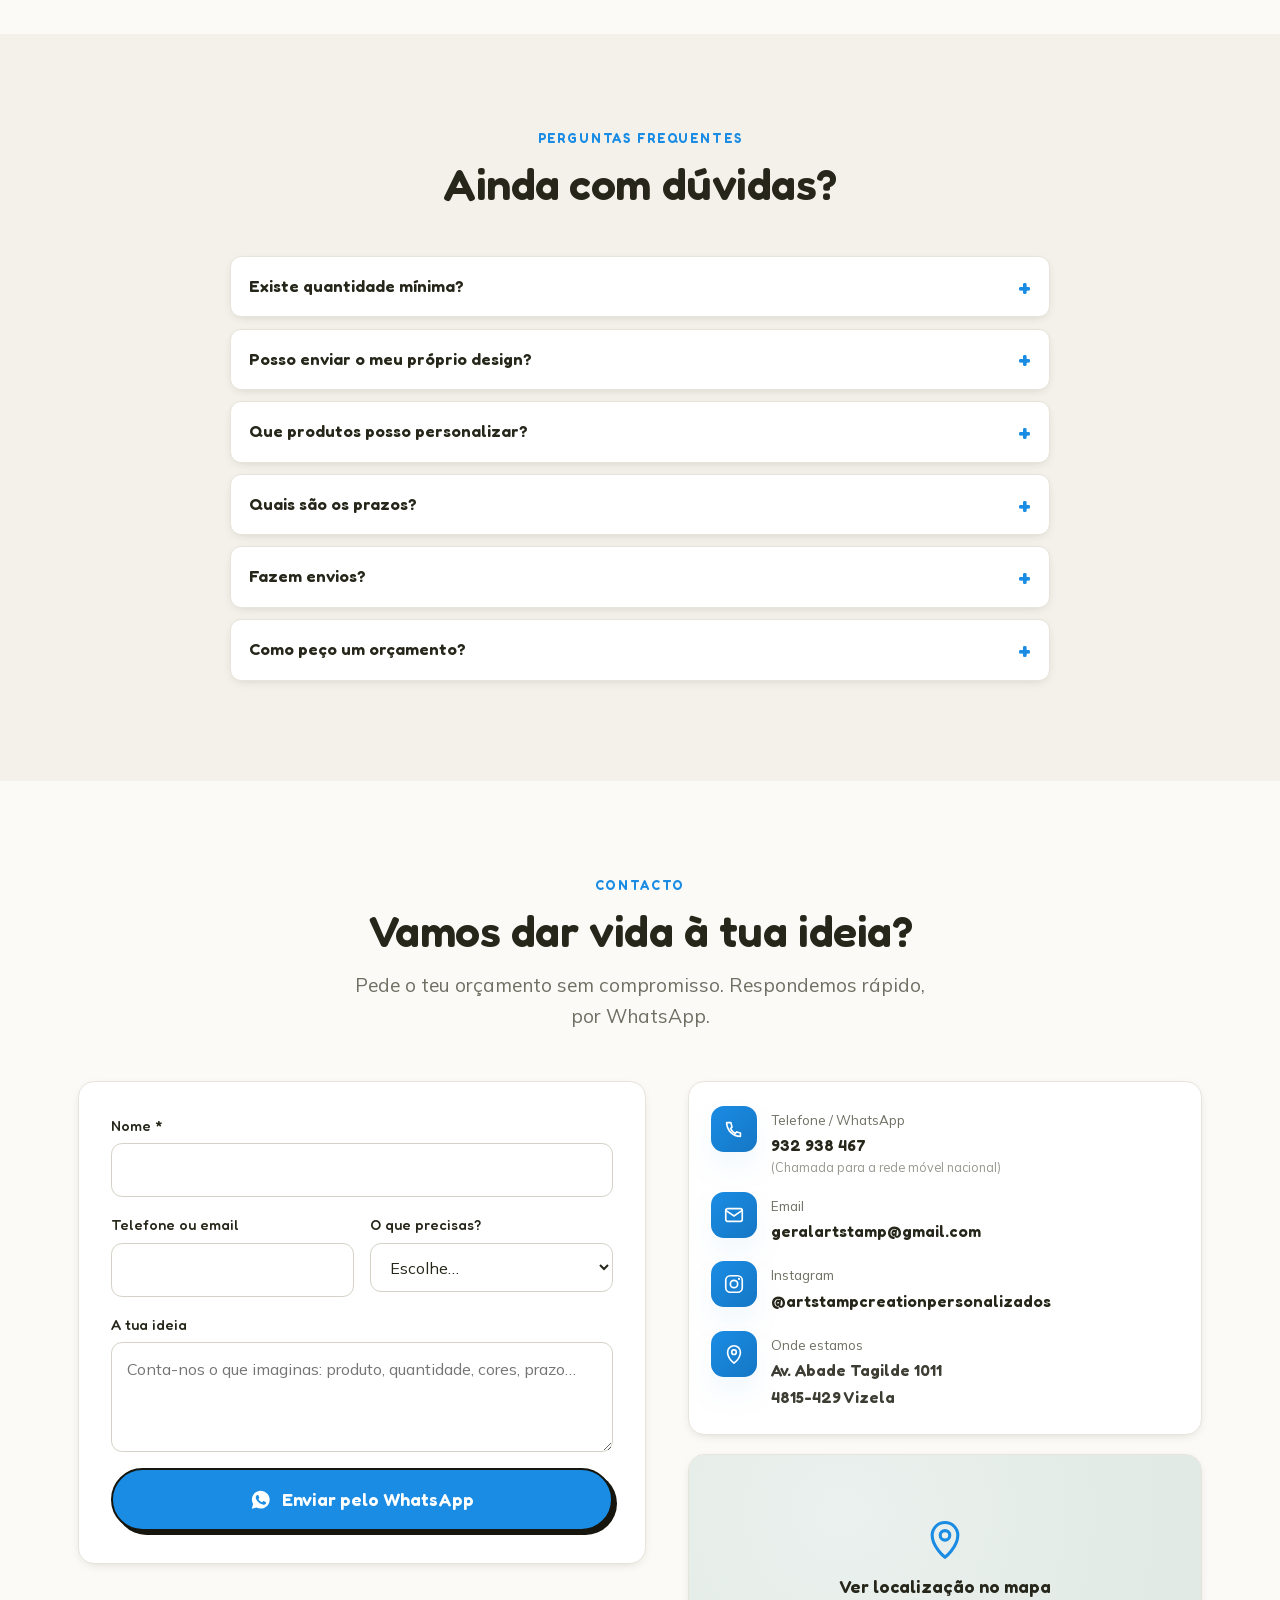
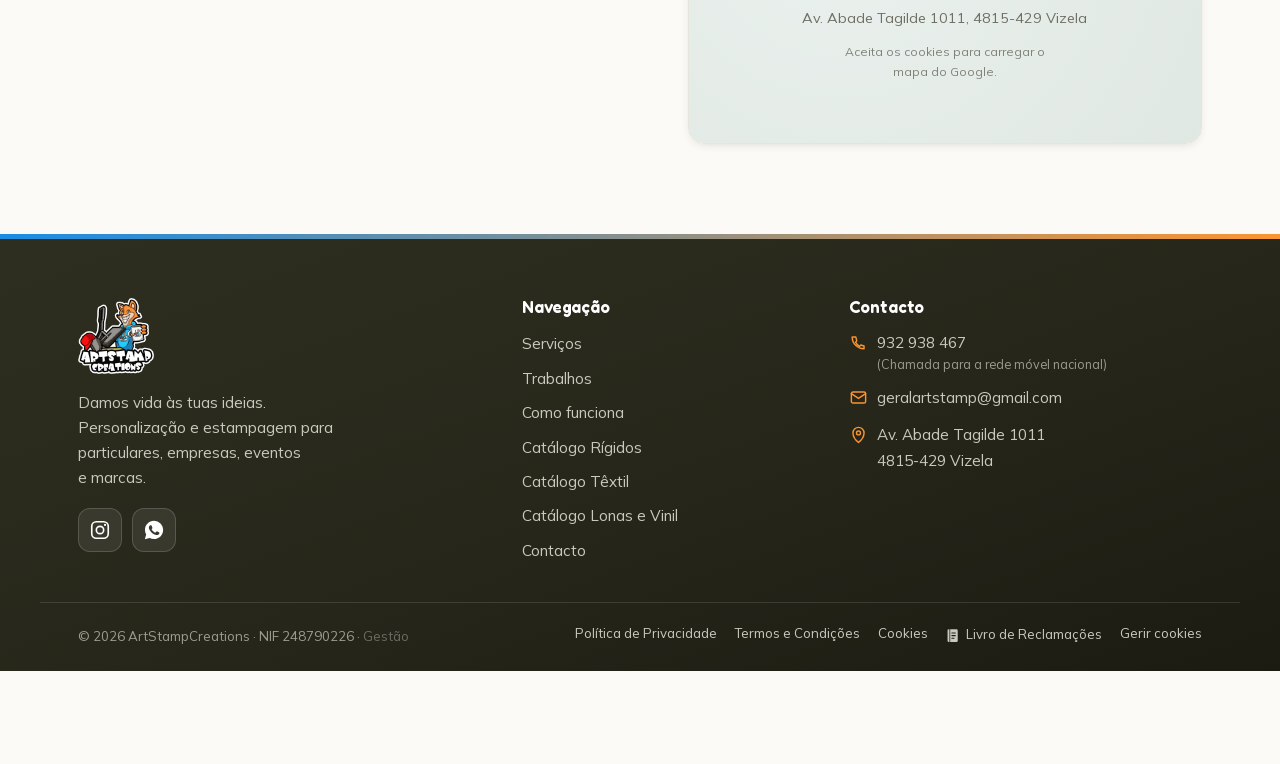
==== commit 2b4b7a45: "Formulário sem a frase de privacidade A ligação «Política de Privacidade» no rodapé da página já dá " ====
--- a/index.html
+++ b/index.html
@@ -301,7 +301,7 @@
   <link rel="preload" as="font" type="font/woff2" href="assets/fonts/mulish-var.woff2" crossorigin />
   <link rel="stylesheet" href="assets/css/fonts.css?v=86cc8da4" />
   <link rel="stylesheet" href="assets/css/base.css?v=2c9c2830" />
-  <link rel="stylesheet" href="assets/css/styles.css?v=1270376a" />
+  <link rel="stylesheet" href="assets/css/styles.css?v=92dc0e7c" />
 </head>
 <body>
   <a class="skip-link" href="#conteudo">Saltar para o conteúdo</a>
@@ -363,7 +363,7 @@
         </a>
         <div class="mobile-menu__contact">
           <a href="tel:+351932938467" data-site="contacts.phone" data-tel>932 938 467</a>
-          <!-- legal-comum:nota-chamada v1.1.0 --><small class="call-note">(Chamada para a rede móvel nacional)</small><!-- /legal-comum:nota-chamada -->
+          <!-- legal-comum:nota-chamada v1.1.1 --><small class="call-note">(Chamada para a rede móvel nacional)</small><!-- /legal-comum:nota-chamada -->
           <a href="mailto:geralartstamp@gmail.com" data-site="contacts.email" data-mail>geralartstamp@gmail.com</a>
         </div>
       </div>
@@ -547,7 +547,6 @@
               <label for="f-msg">A tua ideia</label>
               <textarea id="f-msg" name="mensagem" placeholder="Conta-nos o que imaginas: produto, quantidade, cores, prazo…"></textarea>
             </div>
-            <p class="consent">Os teus dados servem só para responder ao teu pedido e ficam guardados até 12 meses. Mais na <a href="legal/privacidade.html" target="_blank" rel="noopener">Política de Privacidade</a>.</p>
             <button class="btn btn--primary btn--lg" type="submit">
               <svg viewBox="0 0 24 24" aria-hidden="true" fill="currentColor"><path d="M12.04 2C6.58 2 2.13 6.45 2.13 11.91c0 1.75.46 3.45 1.32 4.95L2 22l5.25-1.38c1.45.79 3.08 1.21 4.79 1.21h.01c5.46 0 9.91-4.45 9.91-9.91 0-2.65-1.03-5.14-2.9-7.01A9.82 9.82 0 0012.04 2zm5.8 14.16c-.24.68-1.42 1.31-1.95 1.35-.5.04-.99.21-3.42-.71-2.88-1.14-4.72-4.09-4.86-4.28-.14-.19-1.17-1.56-1.17-2.97 0-1.41.74-2.11 1-2.4.26-.28.57-.35.76-.35.19 0 .38 0 .55.01.18.01.42-.07.65.5.24.58.81 2 .88 2.15.07.14.12.31.02.5-.09.19-.14.31-.28.48-.14.17-.29.37-.42.5-.14.14-.28.29-.12.57.16.28.71 1.17 1.53 1.9 1.05.94 1.94 1.23 2.22 1.37.28.14.44.12.6-.07.16-.19.69-.81.88-1.09.19-.28.37-.23.63-.14.26.09 1.65.78 1.93.92.28.14.47.21.54.33.07.11.07.66-.17 1.34z"/></svg>
               Enviar pelo WhatsApp
@@ -558,7 +557,7 @@
             <div class="contact__card">
               <div class="contact__row">
                 <span class="ic" aria-hidden="true"><svg viewBox="0 0 24 24" fill="none" stroke="currentColor" stroke-width="1.8" stroke-linejoin="round"><path d="M4 5c0 8.3 6.7 15 15 15v-3.6l-4-1.2-1.6 1.6a12 12 0 01-5.2-5.2l1.6-1.6L8.6 5H5a1 1 0 00-1 1z"/></svg></span>
-                <div><small>Telefone / WhatsApp</small><b><a href="tel:+351932938467" data-site="contacts.phone" data-tel>932 938 467</a></b><!-- legal-comum:nota-chamada v1.1.0 --><small class="call-note">(Chamada para a rede móvel nacional)</small><!-- /legal-comum:nota-chamada --></div>
+                <div><small>Telefone / WhatsApp</small><b><a href="tel:+351932938467" data-site="contacts.phone" data-tel>932 938 467</a></b><!-- legal-comum:nota-chamada v1.1.1 --><small class="call-note">(Chamada para a rede móvel nacional)</small><!-- /legal-comum:nota-chamada --></div>
               </div>
               <div class="contact__row">
                 <span class="ic" aria-hidden="true"><svg viewBox="0 0 24 24" fill="none" stroke="currentColor" stroke-width="1.8"><rect x="3" y="5" width="18" height="14" rx="2"/><path d="m3 7 9 6 9-6" stroke-linecap="round"/></svg></span>
@@ -617,7 +616,7 @@
       <div class="footer__col">
         <h3>Contacto</h3>
         <div class="footer__contact">
-          <span class="frow"><svg viewBox="0 0 24 24" fill="none" stroke="currentColor" stroke-width="1.8" stroke-linejoin="round" aria-hidden="true"><path d="M4 5c0 8.3 6.7 15 15 15v-3.6l-4-1.2-1.6 1.6a12 12 0 01-5.2-5.2l1.6-1.6L8.6 5H5a1 1 0 00-1 1z"/></svg><span><a href="tel:+351932938467" data-site="contacts.phone" data-tel>932 938 467</a><br><!-- legal-comum:nota-chamada v1.1.0 --><small class="call-note">(Chamada para a rede móvel nacional)</small><!-- /legal-comum:nota-chamada --></span></span>
+          <span class="frow"><svg viewBox="0 0 24 24" fill="none" stroke="currentColor" stroke-width="1.8" stroke-linejoin="round" aria-hidden="true"><path d="M4 5c0 8.3 6.7 15 15 15v-3.6l-4-1.2-1.6 1.6a12 12 0 01-5.2-5.2l1.6-1.6L8.6 5H5a1 1 0 00-1 1z"/></svg><span><a href="tel:+351932938467" data-site="contacts.phone" data-tel>932 938 467</a><br><!-- legal-comum:nota-chamada v1.1.1 --><small class="call-note">(Chamada para a rede móvel nacional)</small><!-- /legal-comum:nota-chamada --></span></span>
           <span class="frow"><svg viewBox="0 0 24 24" fill="none" stroke="currentColor" stroke-width="1.8" aria-hidden="true"><rect x="3" y="5" width="18" height="14" rx="2"/><path d="m3 7 9 6 9-6" stroke-linecap="round"/></svg><a href="mailto:geralartstamp@gmail.com" data-site="contacts.email" data-mail>geralartstamp@gmail.com</a></span>
           <span class="frow"><svg viewBox="0 0 24 24" fill="none" stroke="currentColor" stroke-width="1.8" stroke-linejoin="round" aria-hidden="true"><path d="M12 22s7-5.6 7-12a7 7 0 10-14 0c0 6.4 7 12 7 12z"/><circle cx="12" cy="10" r="2.5"/></svg><span><span data-site="contacts.address_line1">Av. Abade Tagilde 1011</span><br><span data-site="contacts.address_line2">4815-429 Vizela</span></span></span>
         </div>
@@ -629,7 +628,7 @@
         <li><a href="legal/privacidade.html">Política de Privacidade</a></li>
         <li><a href="legal/termos.html">Termos e Condições</a></li>
         <li><a href="legal/cookies.html">Cookies</a></li>
-        <li><!-- legal-comum:livro v1.1.0 --><a class="lr-discreto" href="https://www.livroreclamacoes.pt/inicio" target="_blank" rel="noopener" lang="pt"><svg class="lr-icone" xmlns="http://www.w3.org/2000/svg" viewBox="0 0 24 24" width="24" height="24" aria-hidden="true" focusable="false" fill="currentColor"><path fill-rule="evenodd" d="M6 2h12a2 2 0 0 1 2 2v16a2 2 0 0 1-2 2H6a2 2 0 0 1-2-2V4a2 2 0 0 1 2-2Zm1 0v20h1.2V2H7Zm3.8 5.2h5.4a.8.8 0 0 1 0 1.6h-5.4a.8.8 0 0 1 0-1.6Zm0 4h5.4a.8.8 0 0 1 0 1.6h-5.4a.8.8 0 0 1 0-1.6Zm0 4h3.4a.8.8 0 0 1 0 1.6h-3.4a.8.8 0 0 1 0-1.6Z"/></svg><span>Livro de Reclamações</span><span class="lr-sr"> (abre numa nova janela)</span></a><!-- /legal-comum:livro --></li>
+        <li><!-- legal-comum:livro v1.1.1 --><a class="lr-discreto" href="https://www.livroreclamacoes.pt/inicio" target="_blank" rel="noopener" lang="pt"><svg class="lr-icone" xmlns="http://www.w3.org/2000/svg" viewBox="0 0 24 24" width="24" height="24" aria-hidden="true" focusable="false" fill="currentColor"><path fill-rule="evenodd" d="M6 2h12a2 2 0 0 1 2 2v16a2 2 0 0 1-2 2H6a2 2 0 0 1-2-2V4a2 2 0 0 1 2-2Zm1 0v20h1.2V2H7Zm3.8 5.2h5.4a.8.8 0 0 1 0 1.6h-5.4a.8.8 0 0 1 0-1.6Zm0 4h5.4a.8.8 0 0 1 0 1.6h-5.4a.8.8 0 0 1 0-1.6Zm0 4h3.4a.8.8 0 0 1 0 1.6h-3.4a.8.8 0 0 1 0-1.6Z"/></svg><span>Livro de Reclamações</span><span class="lr-sr"> (abre numa nova janela)</span></a><!-- /legal-comum:livro --></li>
         <li><a href="#" data-cookie-manage>Gerir cookies</a></li>
       </ul>
     </div>
--- a/assets/css/styles.css
+++ b/assets/css/styles.css
@@ -272,8 +272,6 @@
 .field textarea{resize:vertical;min-height:110px}
 .field input[aria-invalid="true"]{border-color:var(--red)}
 .form__row{display:grid;grid-template-columns:1fr 1fr;gap:1rem}
-.consent{margin:0;font-size:.84rem;color:var(--muted)}
-.consent a{color:var(--blue);text-decoration:underline;text-underline-offset:2px}
 .contact__side{display:flex;flex-direction:column;gap:1.2rem}
 .contact__card{background:#fff;border:1px solid var(--line);border-radius:var(--radius);padding:1.5rem 1.4rem;box-shadow:var(--shadow-sm);display:flex;flex-direction:column;gap:1.05rem}
 .contact__row{display:flex;gap:.85rem;align-items:flex-start}
@@ -372,6 +370,9 @@
 .legal h2{font-size:1.28rem;margin:2rem 0 .6rem}
 .legal p,.legal li{color:var(--body);margin-bottom:.7rem}
 .legal ul{padding-left:1.25rem;list-style:disc;margin-bottom:.7rem}
+/* Os Termos: os passos da encomenda (ol numerada; o base.css tira a numeração a ol[class]) e o formulário de livre resolução (pre com as linhas do Anexo, a quebrar no telemóvel). */
+.legal ol{padding-left:1.25rem;list-style:decimal;margin-bottom:.7rem}
+.legal pre{white-space:pre-wrap;font:inherit;color:var(--body);margin:0 0 .7rem;padding:.9rem 1rem;border:1px solid var(--line);border-radius:10px}
 .legal a{color:var(--blue);text-decoration:underline;text-underline-offset:2px}
 .legal__foot{border-top:1px solid var(--line);padding:1.6rem 0;text-align:center;color:var(--muted);font-size:.85rem}
 
@@ -390,7 +391,7 @@
    tamanho e a cor das ligações vizinhas do rodapé, sem caixa nem fundo, e só
    no rodapé. (As regras .lr-botao que o livroCss() também escreve não se
    usam.) Não editar à mão: é reescrito a cada publicação. */
-/* legal-comum:livro-css v1.1.0 */
+/* legal-comum:livro-css v1.1.1 */
 .lr-botao{display:inline-flex;align-items:center;gap:.5em;min-height:44px;min-width:44px;padding:.5em 1em;border:1px solid transparent;border-radius:.5em;background:#FA9431;color:#26261A;font-family:inherit;font-size:max(14px,.95rem);font-weight:600;line-height:1.2;text-decoration:none;white-space:nowrap;cursor:pointer}
 .lr-botao:hover,.lr-botao:focus-visible{text-decoration:underline;text-underline-offset:.15em}
 .lr-botao:focus-visible{outline:3px solid currentColor;outline-offset:3px}
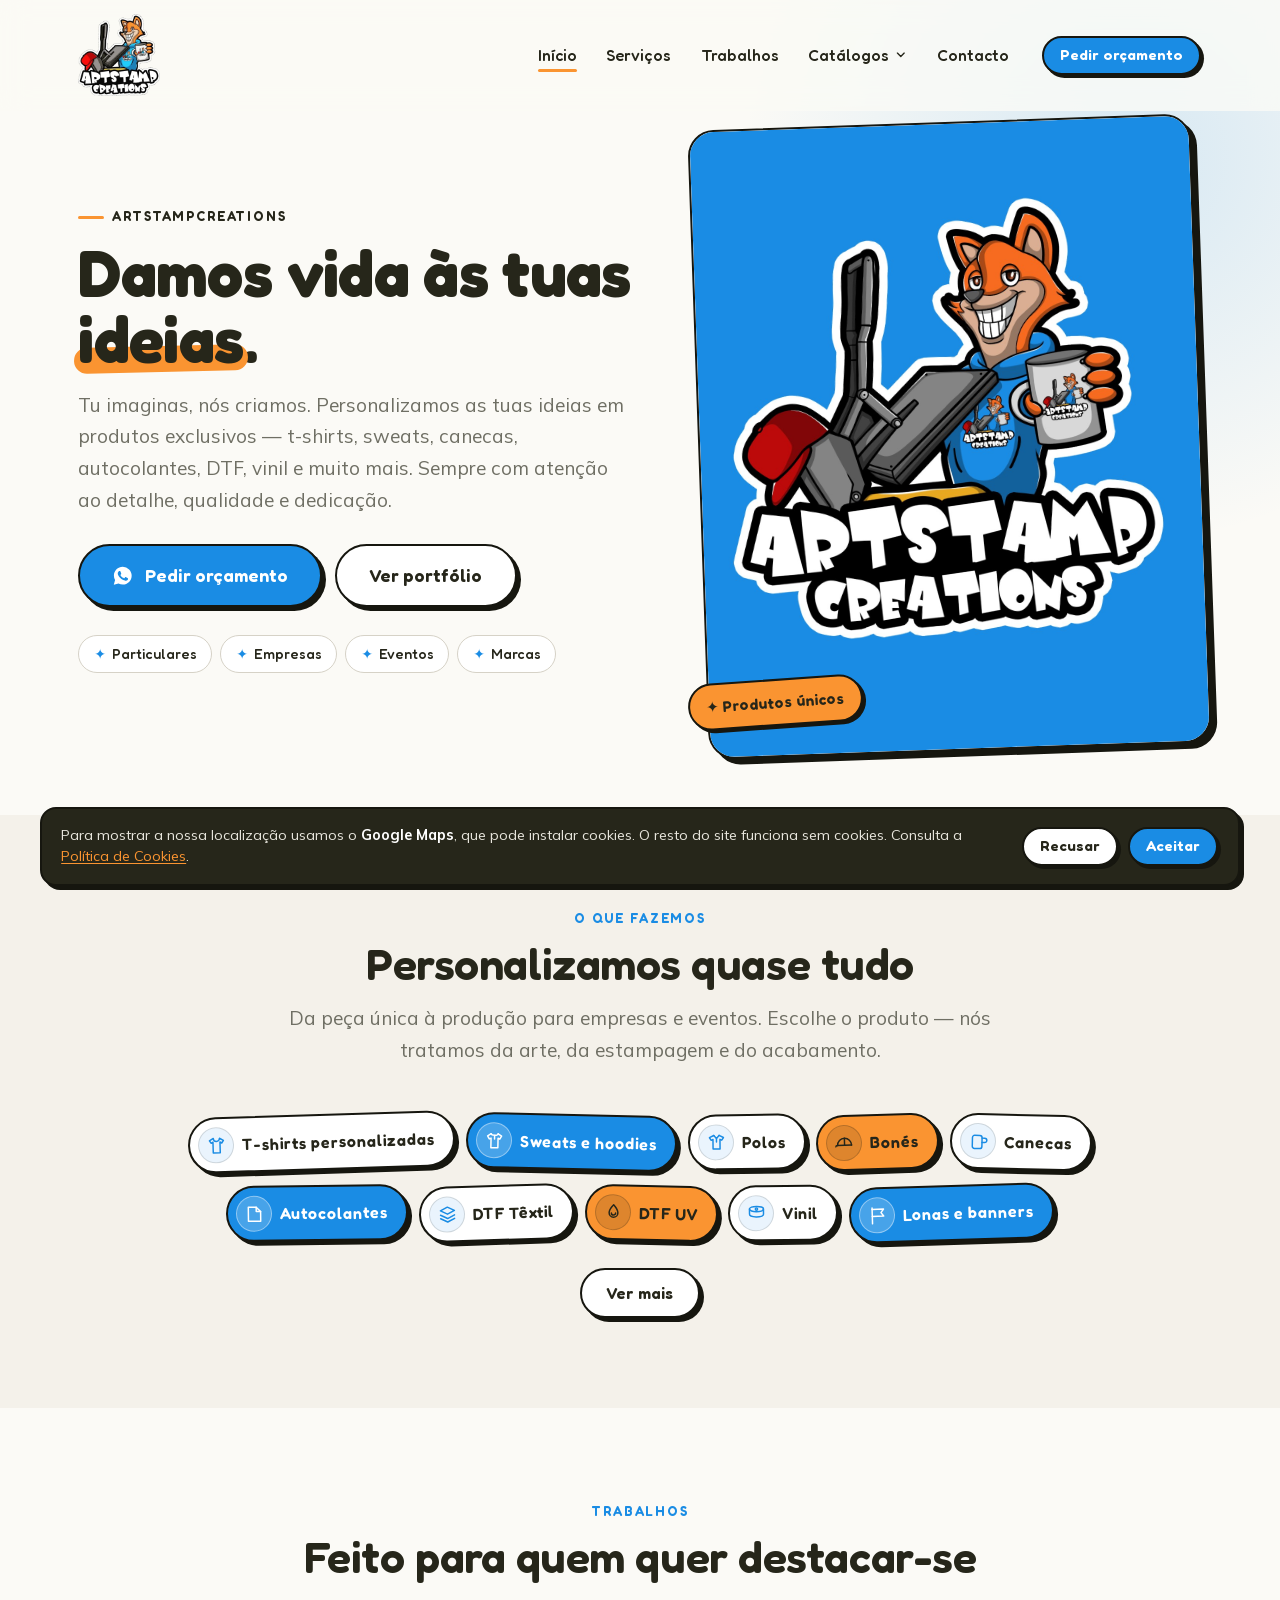
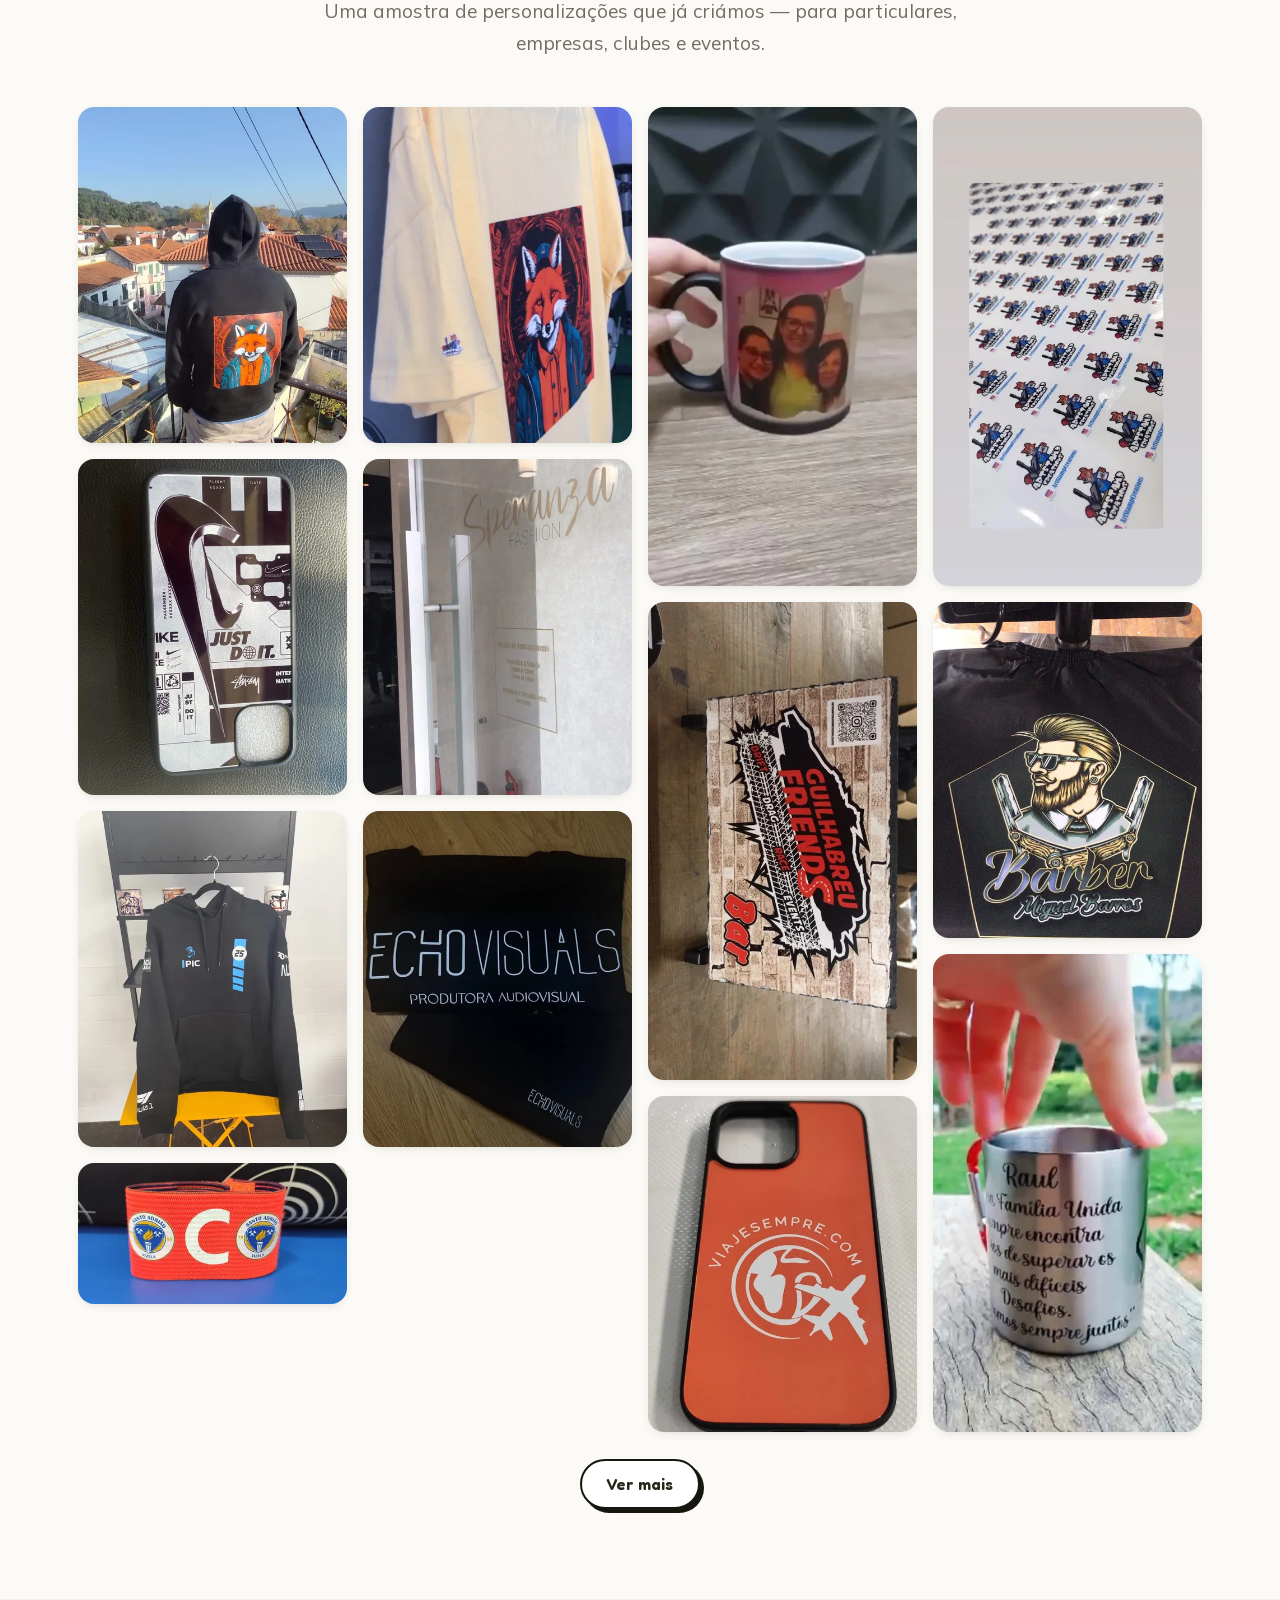
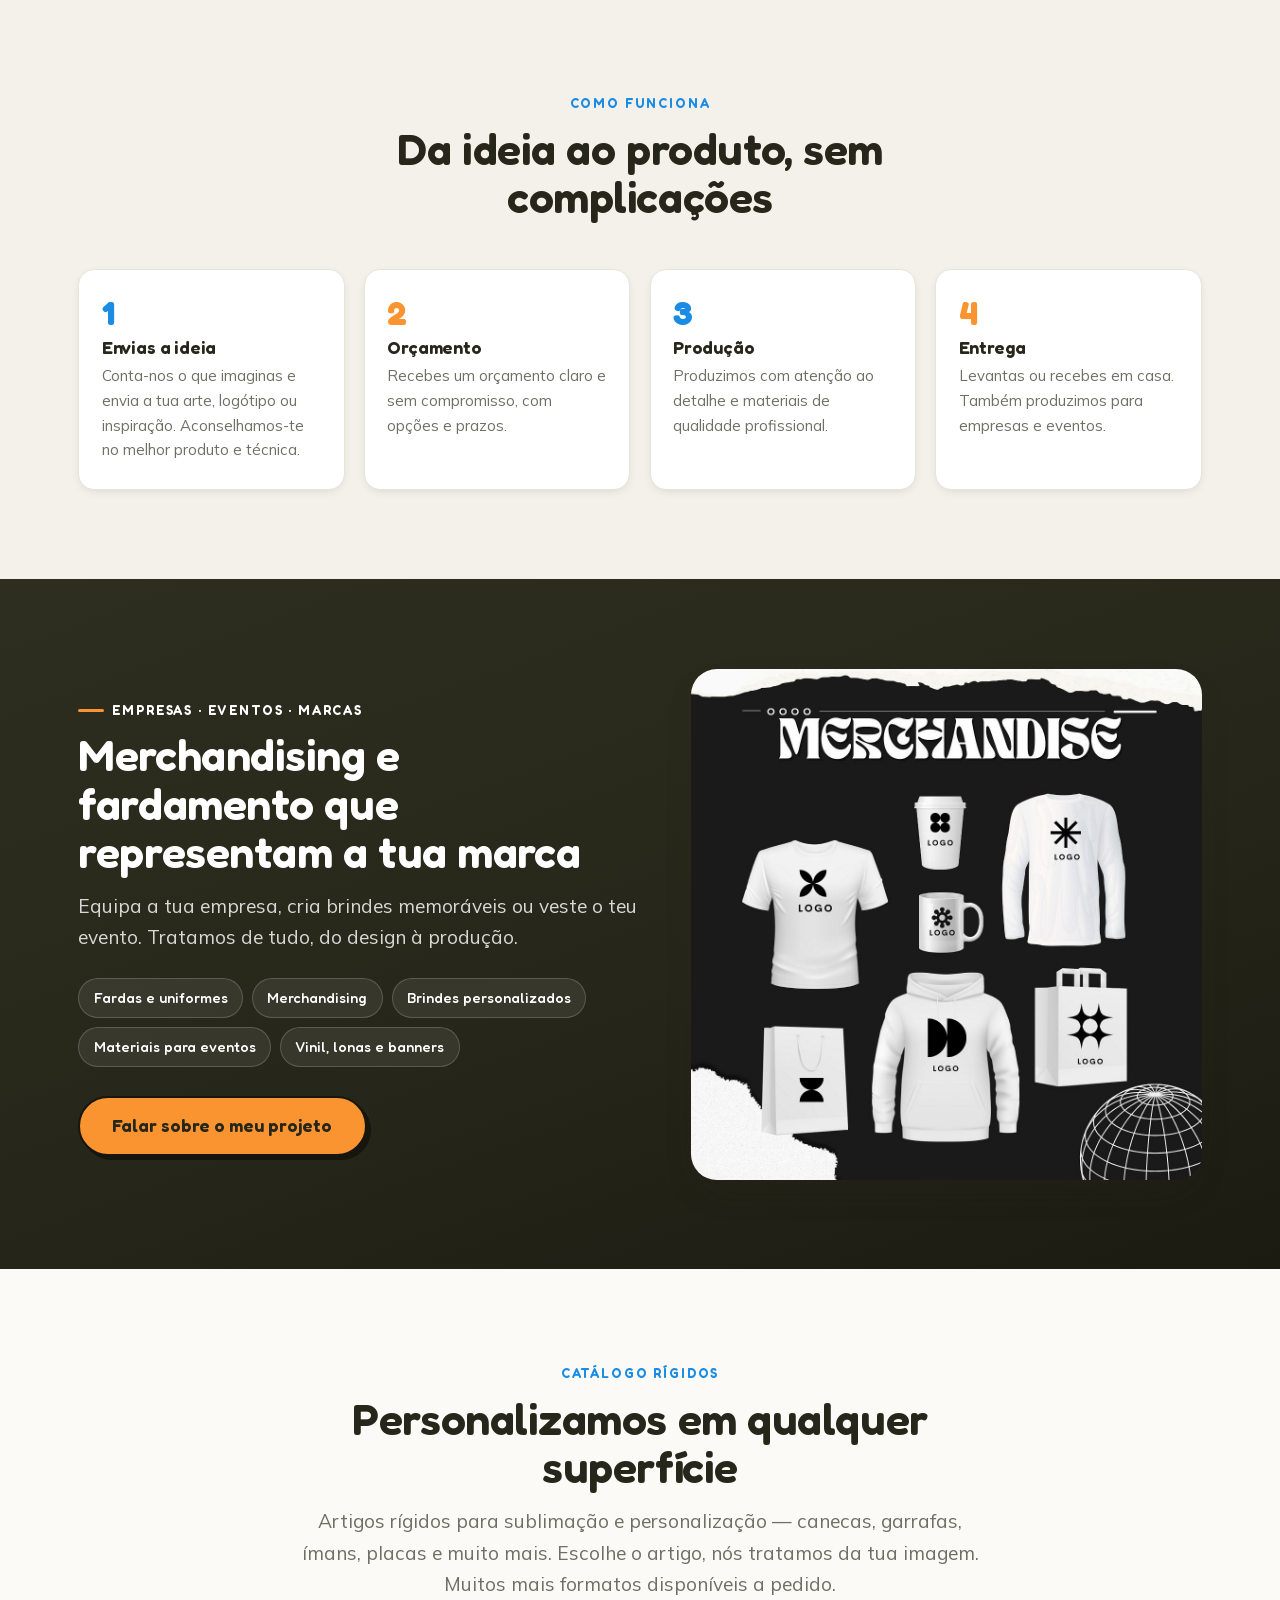
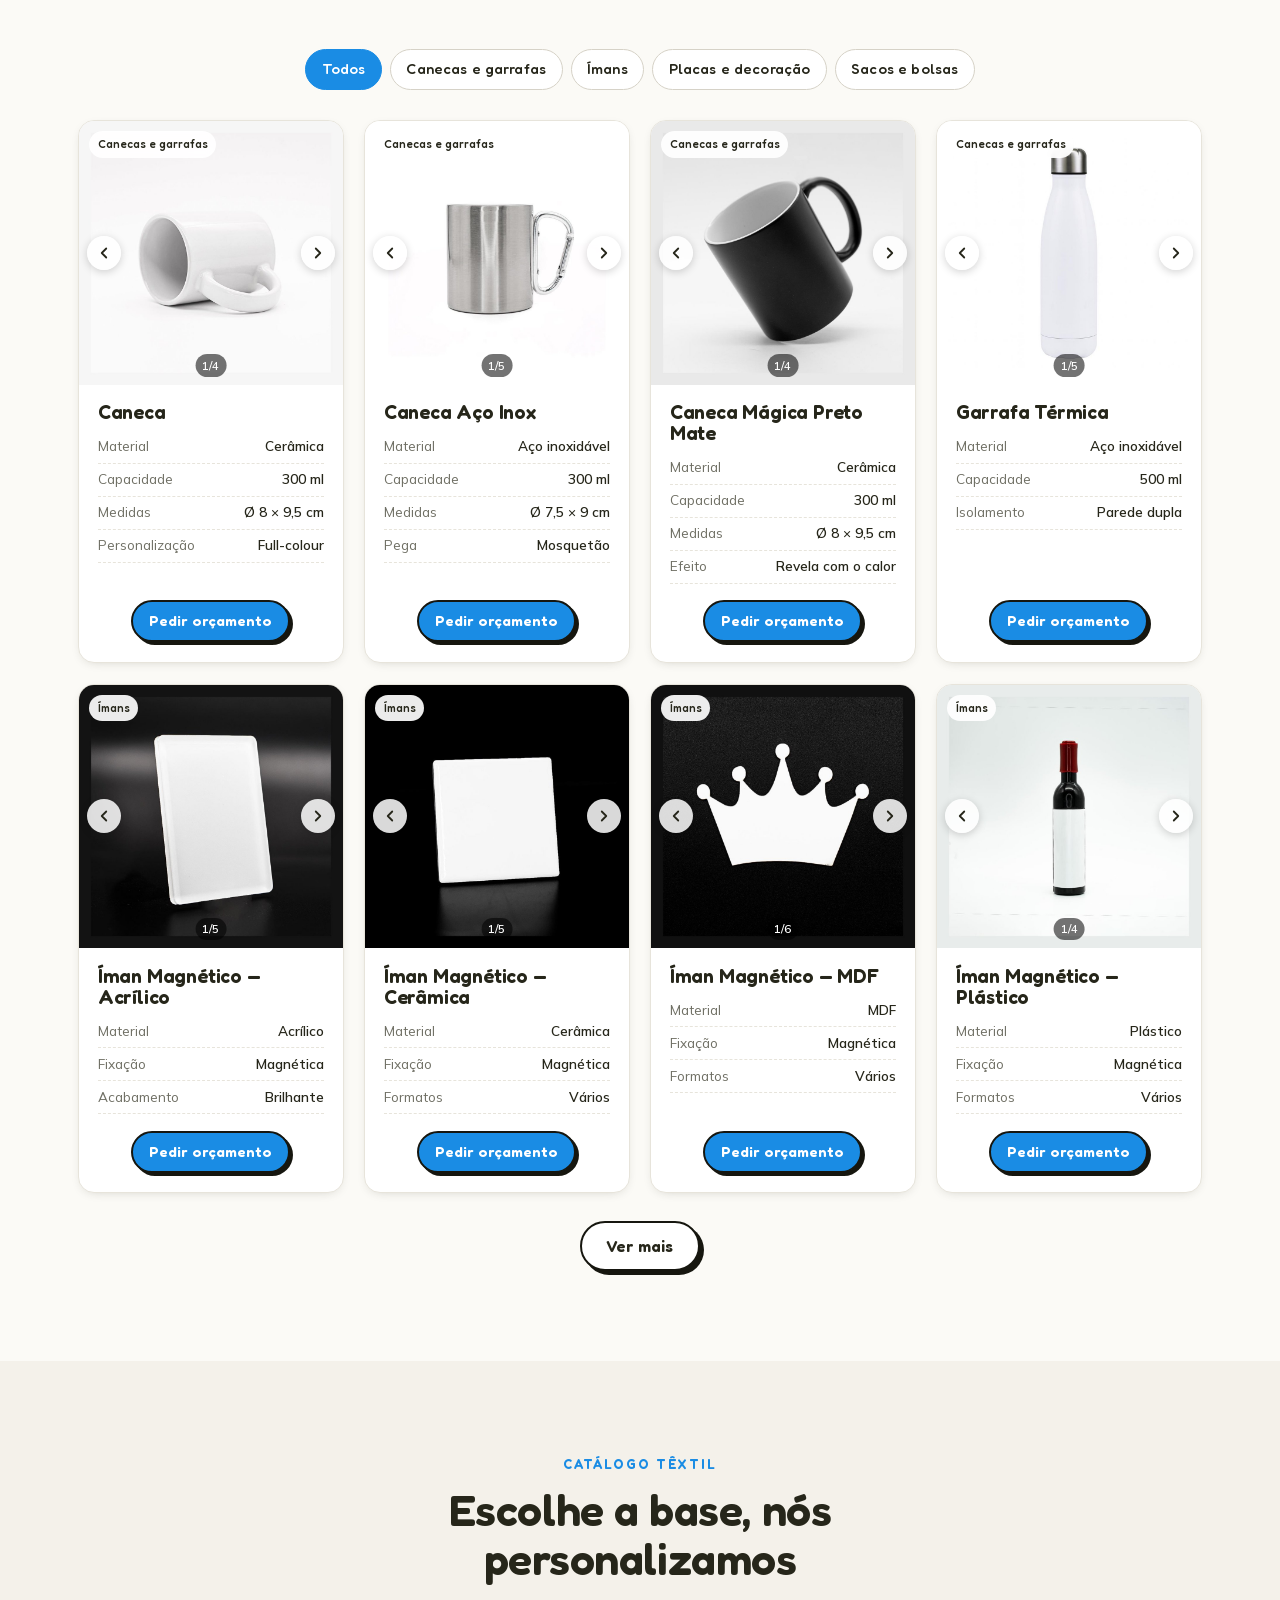
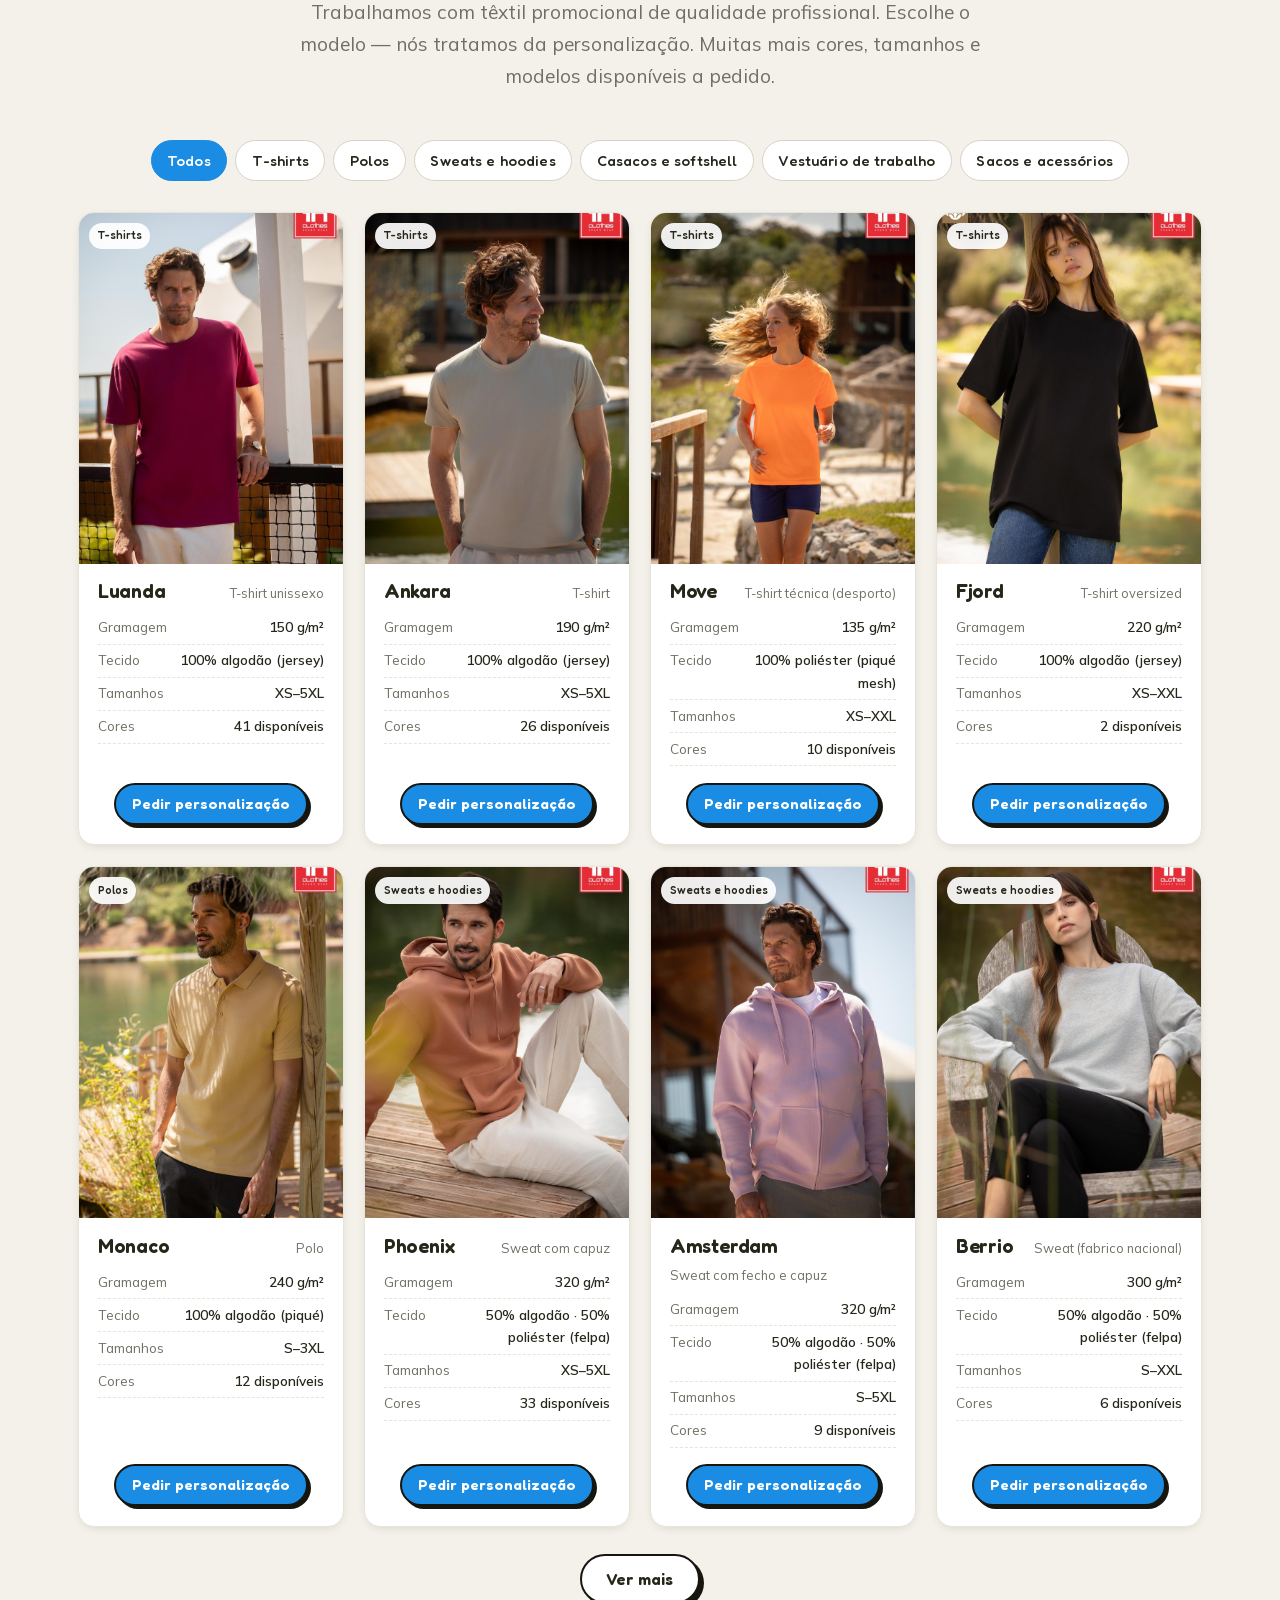
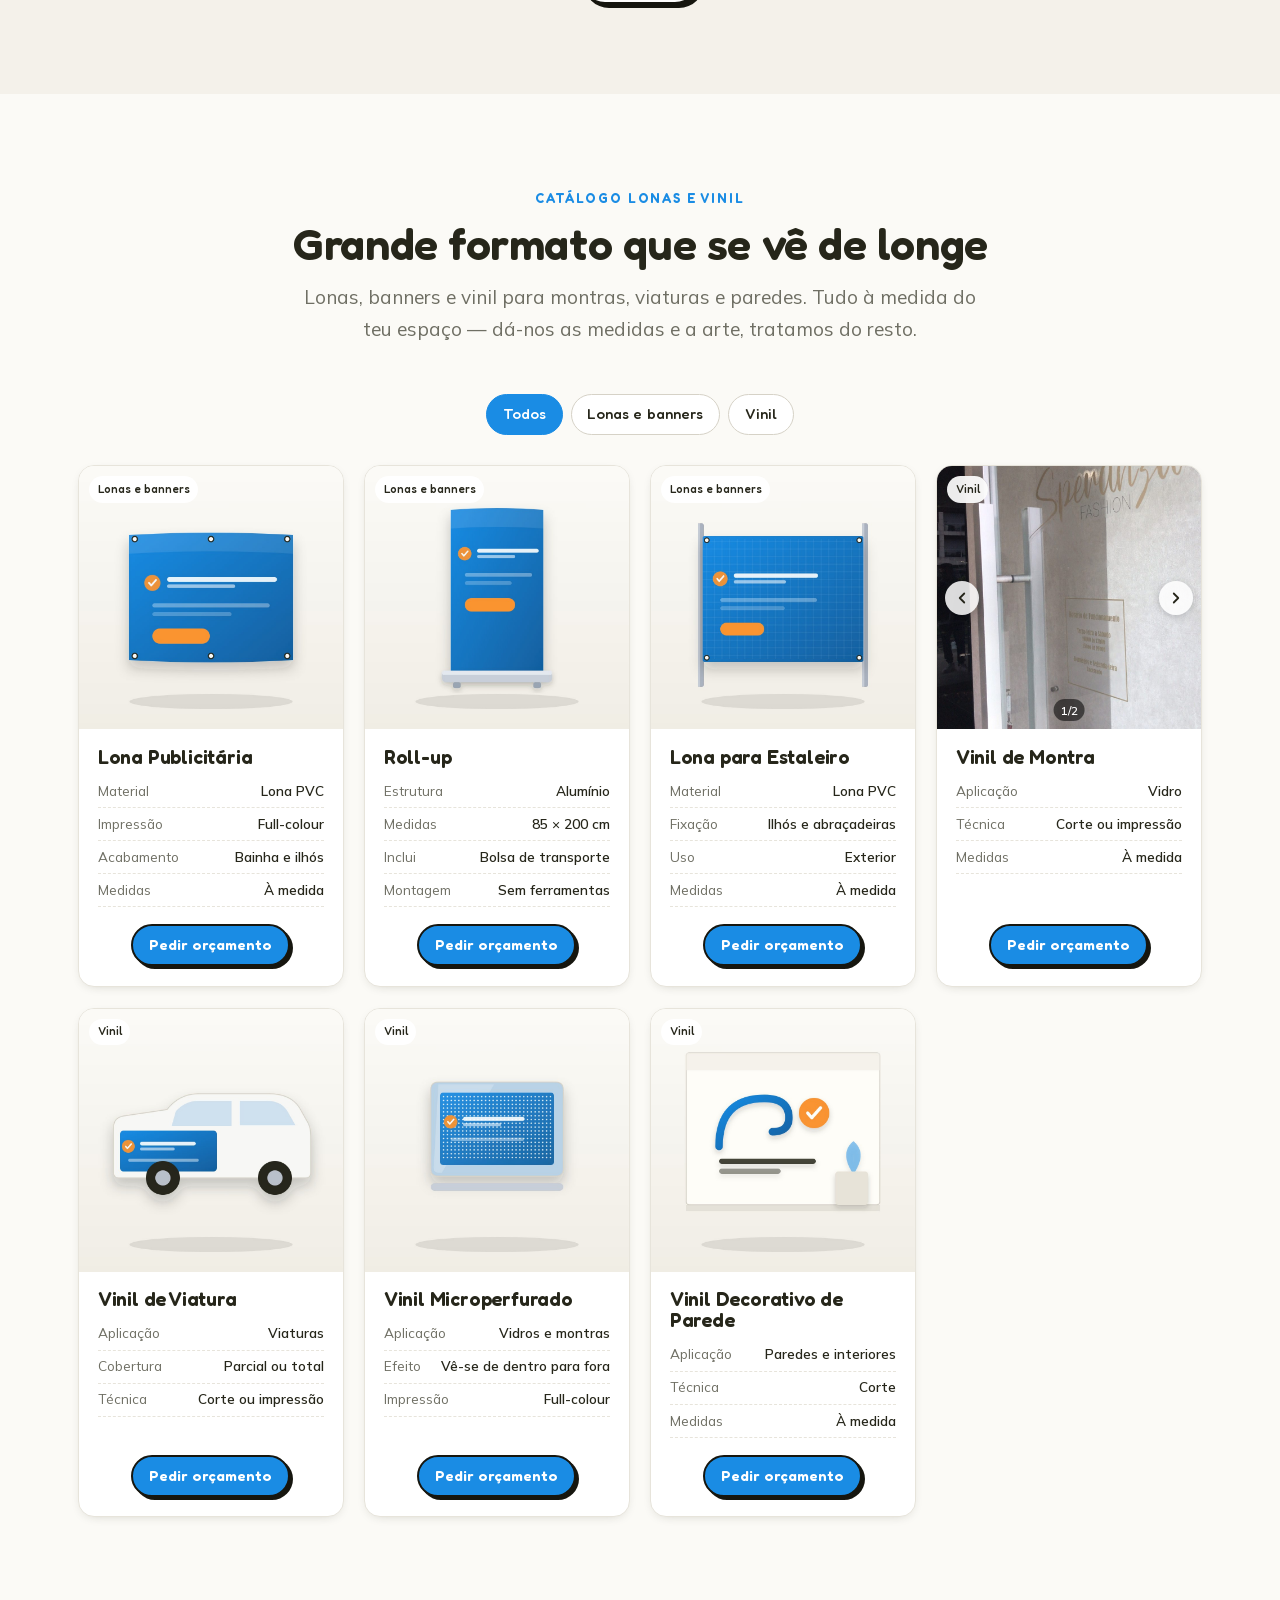
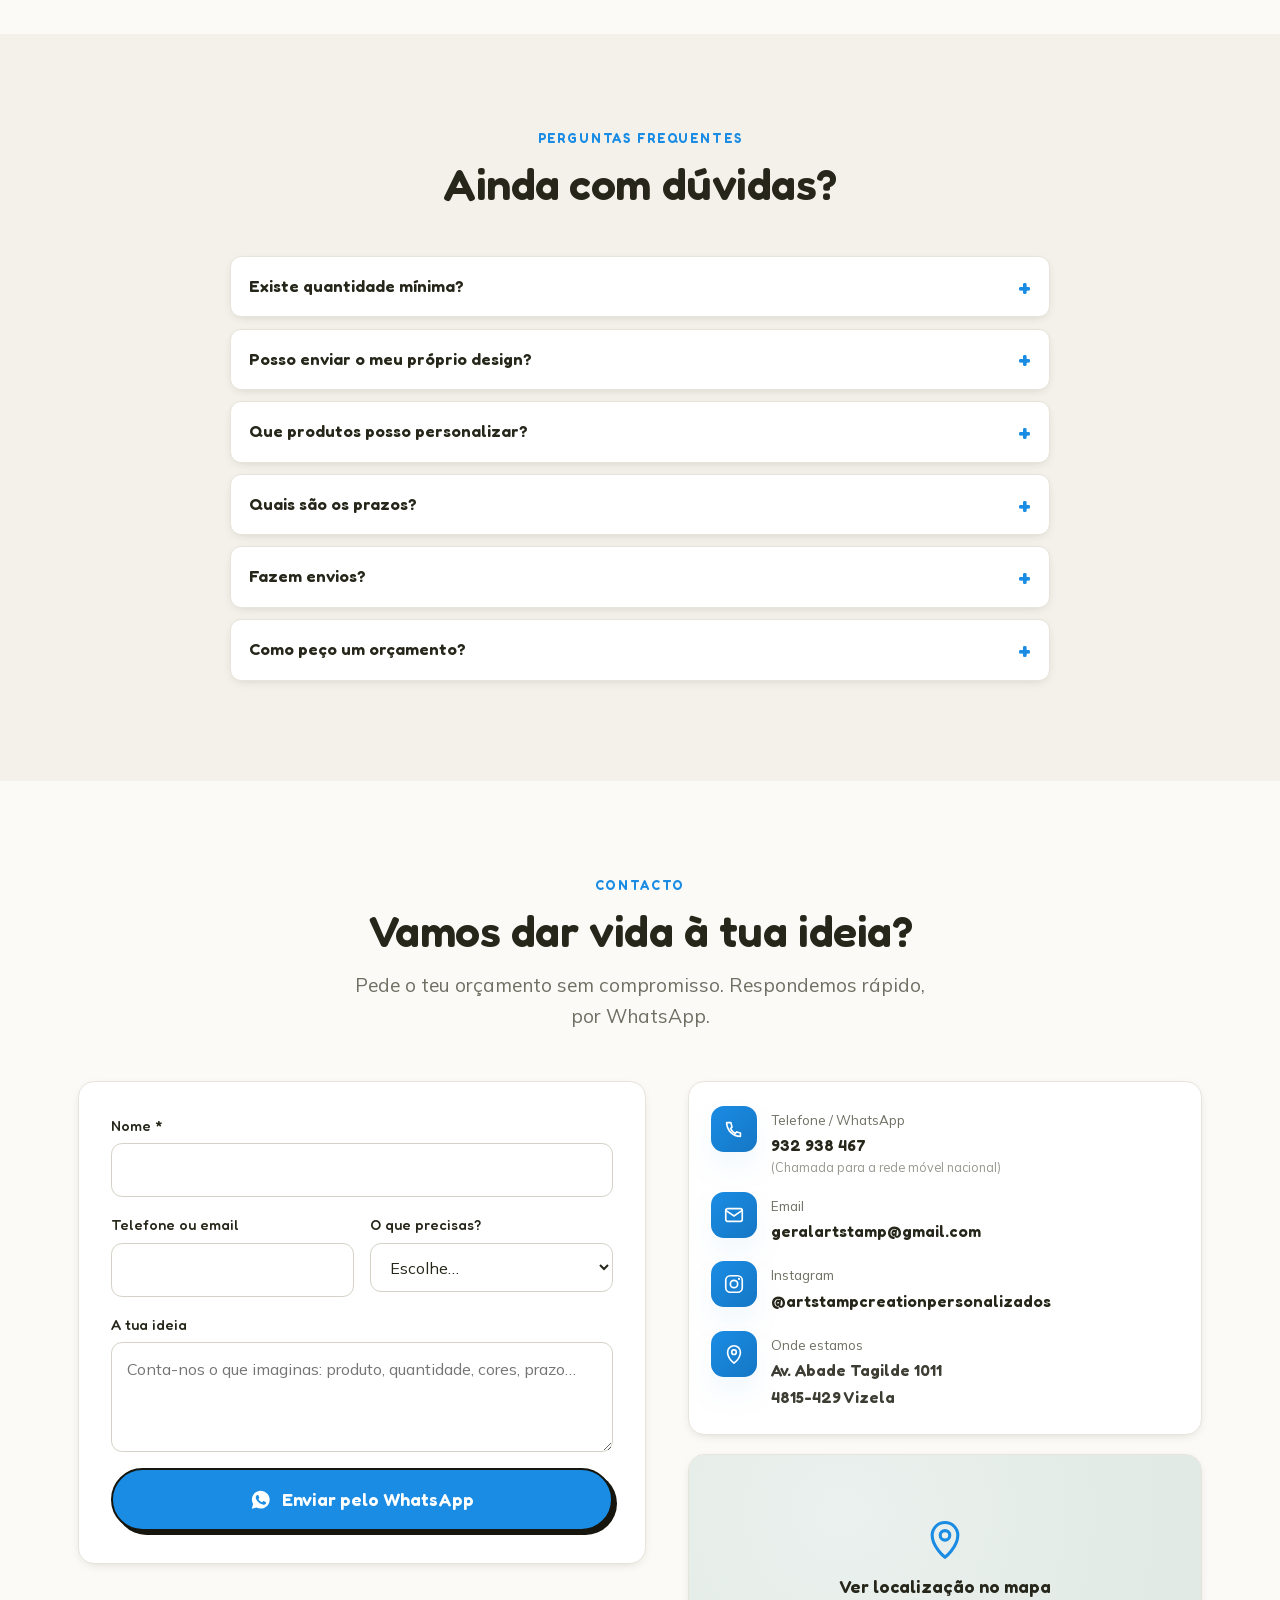
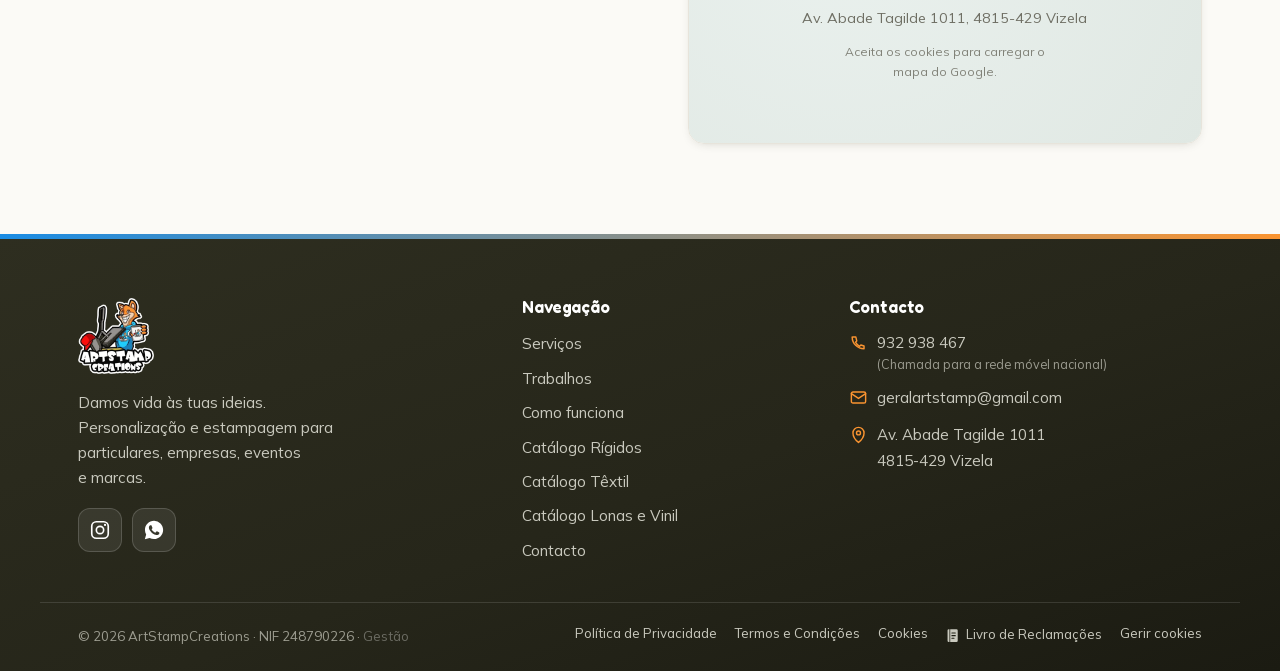
==== commit 4ae9bbf3: "Pré-render: atualiza o HTML estático a partir de data/*.json Gerado automaticamente depois de uma ed" ====
--- a/index.html
+++ b/index.html
@@ -301,7 +301,7 @@
   <link rel="preload" as="font" type="font/woff2" href="assets/fonts/mulish-var.woff2" crossorigin />
   <link rel="stylesheet" href="assets/css/fonts.css?v=86cc8da4" />
   <link rel="stylesheet" href="assets/css/base.css?v=2c9c2830" />
-  <link rel="stylesheet" href="assets/css/styles.css?v=92dc0e7c" />
+  <link rel="stylesheet" href="assets/css/styles.css?v=29897a78" />
 </head>
 <body>
   <a class="skip-link" href="#conteudo">Saltar para o conteúdo</a>
@@ -363,7 +363,7 @@
         </a>
         <div class="mobile-menu__contact">
           <a href="tel:+351932938467" data-site="contacts.phone" data-tel>932 938 467</a>
-          <!-- legal-comum:nota-chamada v1.1.1 --><small class="call-note">(Chamada para a rede móvel nacional)</small><!-- /legal-comum:nota-chamada -->
+          <!-- legal-comum:nota-chamada v1.1.3 --><small class="call-note">(Chamada para a rede móvel nacional)</small><!-- /legal-comum:nota-chamada -->
           <a href="mailto:geralartstamp@gmail.com" data-site="contacts.email" data-mail>geralartstamp@gmail.com</a>
         </div>
       </div>
@@ -557,7 +557,7 @@
             <div class="contact__card">
               <div class="contact__row">
                 <span class="ic" aria-hidden="true"><svg viewBox="0 0 24 24" fill="none" stroke="currentColor" stroke-width="1.8" stroke-linejoin="round"><path d="M4 5c0 8.3 6.7 15 15 15v-3.6l-4-1.2-1.6 1.6a12 12 0 01-5.2-5.2l1.6-1.6L8.6 5H5a1 1 0 00-1 1z"/></svg></span>
-                <div><small>Telefone / WhatsApp</small><b><a href="tel:+351932938467" data-site="contacts.phone" data-tel>932 938 467</a></b><!-- legal-comum:nota-chamada v1.1.1 --><small class="call-note">(Chamada para a rede móvel nacional)</small><!-- /legal-comum:nota-chamada --></div>
+                <div><small>Telefone / WhatsApp</small><b><a href="tel:+351932938467" data-site="contacts.phone" data-tel>932 938 467</a></b><!-- legal-comum:nota-chamada v1.1.3 --><small class="call-note">(Chamada para a rede móvel nacional)</small><!-- /legal-comum:nota-chamada --></div>
               </div>
               <div class="contact__row">
                 <span class="ic" aria-hidden="true"><svg viewBox="0 0 24 24" fill="none" stroke="currentColor" stroke-width="1.8"><rect x="3" y="5" width="18" height="14" rx="2"/><path d="m3 7 9 6 9-6" stroke-linecap="round"/></svg></span>
@@ -616,7 +616,7 @@
       <div class="footer__col">
         <h3>Contacto</h3>
         <div class="footer__contact">
-          <span class="frow"><svg viewBox="0 0 24 24" fill="none" stroke="currentColor" stroke-width="1.8" stroke-linejoin="round" aria-hidden="true"><path d="M4 5c0 8.3 6.7 15 15 15v-3.6l-4-1.2-1.6 1.6a12 12 0 01-5.2-5.2l1.6-1.6L8.6 5H5a1 1 0 00-1 1z"/></svg><span><a href="tel:+351932938467" data-site="contacts.phone" data-tel>932 938 467</a><br><!-- legal-comum:nota-chamada v1.1.1 --><small class="call-note">(Chamada para a rede móvel nacional)</small><!-- /legal-comum:nota-chamada --></span></span>
+          <span class="frow"><svg viewBox="0 0 24 24" fill="none" stroke="currentColor" stroke-width="1.8" stroke-linejoin="round" aria-hidden="true"><path d="M4 5c0 8.3 6.7 15 15 15v-3.6l-4-1.2-1.6 1.6a12 12 0 01-5.2-5.2l1.6-1.6L8.6 5H5a1 1 0 00-1 1z"/></svg><span><a href="tel:+351932938467" data-site="contacts.phone" data-tel>932 938 467</a><br><!-- legal-comum:nota-chamada v1.1.3 --><small class="call-note">(Chamada para a rede móvel nacional)</small><!-- /legal-comum:nota-chamada --></span></span>
           <span class="frow"><svg viewBox="0 0 24 24" fill="none" stroke="currentColor" stroke-width="1.8" aria-hidden="true"><rect x="3" y="5" width="18" height="14" rx="2"/><path d="m3 7 9 6 9-6" stroke-linecap="round"/></svg><a href="mailto:geralartstamp@gmail.com" data-site="contacts.email" data-mail>geralartstamp@gmail.com</a></span>
           <span class="frow"><svg viewBox="0 0 24 24" fill="none" stroke="currentColor" stroke-width="1.8" stroke-linejoin="round" aria-hidden="true"><path d="M12 22s7-5.6 7-12a7 7 0 10-14 0c0 6.4 7 12 7 12z"/><circle cx="12" cy="10" r="2.5"/></svg><span><span data-site="contacts.address_line1">Av. Abade Tagilde 1011</span><br><span data-site="contacts.address_line2">4815-429 Vizela</span></span></span>
         </div>
@@ -628,7 +628,7 @@
         <li><a href="legal/privacidade.html">Política de Privacidade</a></li>
         <li><a href="legal/termos.html">Termos e Condições</a></li>
         <li><a href="legal/cookies.html">Cookies</a></li>
-        <li><!-- legal-comum:livro v1.1.1 --><a class="lr-discreto" href="https://www.livroreclamacoes.pt/inicio" target="_blank" rel="noopener" lang="pt"><svg class="lr-icone" xmlns="http://www.w3.org/2000/svg" viewBox="0 0 24 24" width="24" height="24" aria-hidden="true" focusable="false" fill="currentColor"><path fill-rule="evenodd" d="M6 2h12a2 2 0 0 1 2 2v16a2 2 0 0 1-2 2H6a2 2 0 0 1-2-2V4a2 2 0 0 1 2-2Zm1 0v20h1.2V2H7Zm3.8 5.2h5.4a.8.8 0 0 1 0 1.6h-5.4a.8.8 0 0 1 0-1.6Zm0 4h5.4a.8.8 0 0 1 0 1.6h-5.4a.8.8 0 0 1 0-1.6Zm0 4h3.4a.8.8 0 0 1 0 1.6h-3.4a.8.8 0 0 1 0-1.6Z"/></svg><span>Livro de Reclamações</span><span class="lr-sr"> (abre numa nova janela)</span></a><!-- /legal-comum:livro --></li>
+        <li><!-- legal-comum:livro v1.1.3 --><a class="lr-discreto" href="https://www.livroreclamacoes.pt/inicio" target="_blank" rel="noopener" lang="pt"><svg class="lr-icone" xmlns="http://www.w3.org/2000/svg" viewBox="0 0 24 24" width="24" height="24" aria-hidden="true" focusable="false" fill="currentColor"><path fill-rule="evenodd" d="M6 2h12a2 2 0 0 1 2 2v16a2 2 0 0 1-2 2H6a2 2 0 0 1-2-2V4a2 2 0 0 1 2-2Zm1 0v20h1.2V2H7Zm3.8 5.2h5.4a.8.8 0 0 1 0 1.6h-5.4a.8.8 0 0 1 0-1.6Zm0 4h5.4a.8.8 0 0 1 0 1.6h-5.4a.8.8 0 0 1 0-1.6Zm0 4h3.4a.8.8 0 0 1 0 1.6h-3.4a.8.8 0 0 1 0-1.6Z"/></svg><span>Livro de Reclamações</span><span class="lr-sr"> (abre numa nova janela)</span></a><!-- /legal-comum:livro --></li>
         <li><a href="#" data-cookie-manage>Gerir cookies</a></li>
       </ul>
     </div>
@@ -660,6 +660,6 @@
   </div>
 
   <script src="assets/js/main.js?v=c3b2ef28" defer></script>
-  <script src="assets/js/app.js?v=77d773de" defer></script>
+  <script src="assets/js/app.js?v=1df6a558" defer></script>
 </body>
 </html>
--- a/assets/css/styles.css
+++ b/assets/css/styles.css
@@ -391,7 +391,7 @@
    tamanho e a cor das ligações vizinhas do rodapé, sem caixa nem fundo, e só
    no rodapé. (As regras .lr-botao que o livroCss() também escreve não se
    usam.) Não editar à mão: é reescrito a cada publicação. */
-/* legal-comum:livro-css v1.1.1 */
+/* legal-comum:livro-css v1.1.3 */
 .lr-botao{display:inline-flex;align-items:center;gap:.5em;min-height:44px;min-width:44px;padding:.5em 1em;border:1px solid transparent;border-radius:.5em;background:#FA9431;color:#26261A;font-family:inherit;font-size:max(14px,.95rem);font-weight:600;line-height:1.2;text-decoration:none;white-space:nowrap;cursor:pointer}
 .lr-botao:hover,.lr-botao:focus-visible{text-decoration:underline;text-underline-offset:.15em}
 .lr-botao:focus-visible{outline:3px solid currentColor;outline-offset:3px}
@@ -410,9 +410,11 @@
 /* /legal-comum:livro-css */
 
 /* O aviso de cookies não tapa o fim da página (o rodapé, com o Livro de
-   Reclamações): enquanto está aberto, a página ganha por baixo a altura dele
-   (app.js, medir). */
-body:has(#cookie-banner:not([hidden])){padding-bottom:var(--cookie-alto,0px)}
+   Reclamações): sai de cena quando a última linha do rodapé chega até ele, e
+   volta ao subir (app.js, fimDoRodape). A página acaba no rodapé, sem espaço
+   vazio por baixo. */
+#cookie-banner{transition:opacity .25s}
+#cookie-banner.no-fim,.wa-fab.no-fim{opacity:0;visibility:hidden;pointer-events:none;transition:opacity .25s,visibility 0s .25s}
 
 /* Nas páginas legais a nota da chamada segue na mesma linha do número. */
 .legal .call-note{display:inline;font-size:inherit;line-height:inherit;opacity:1}
